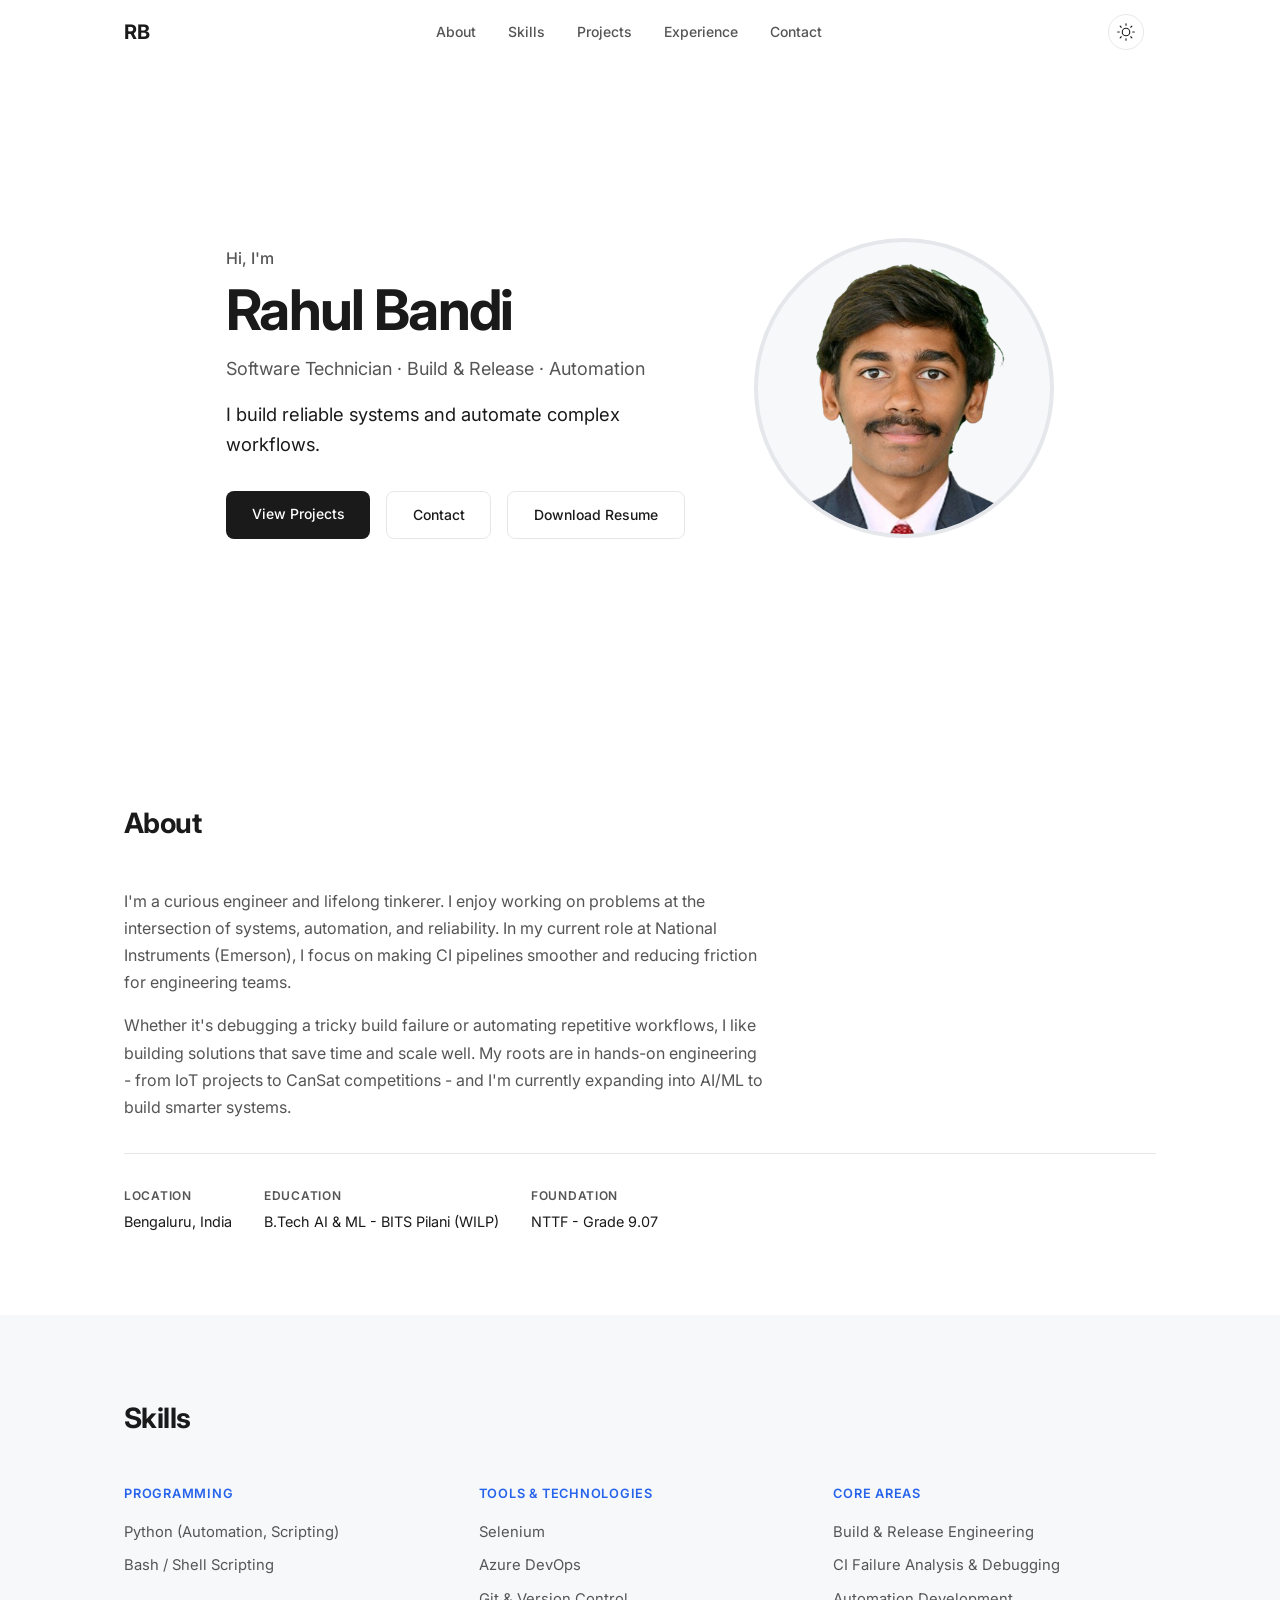
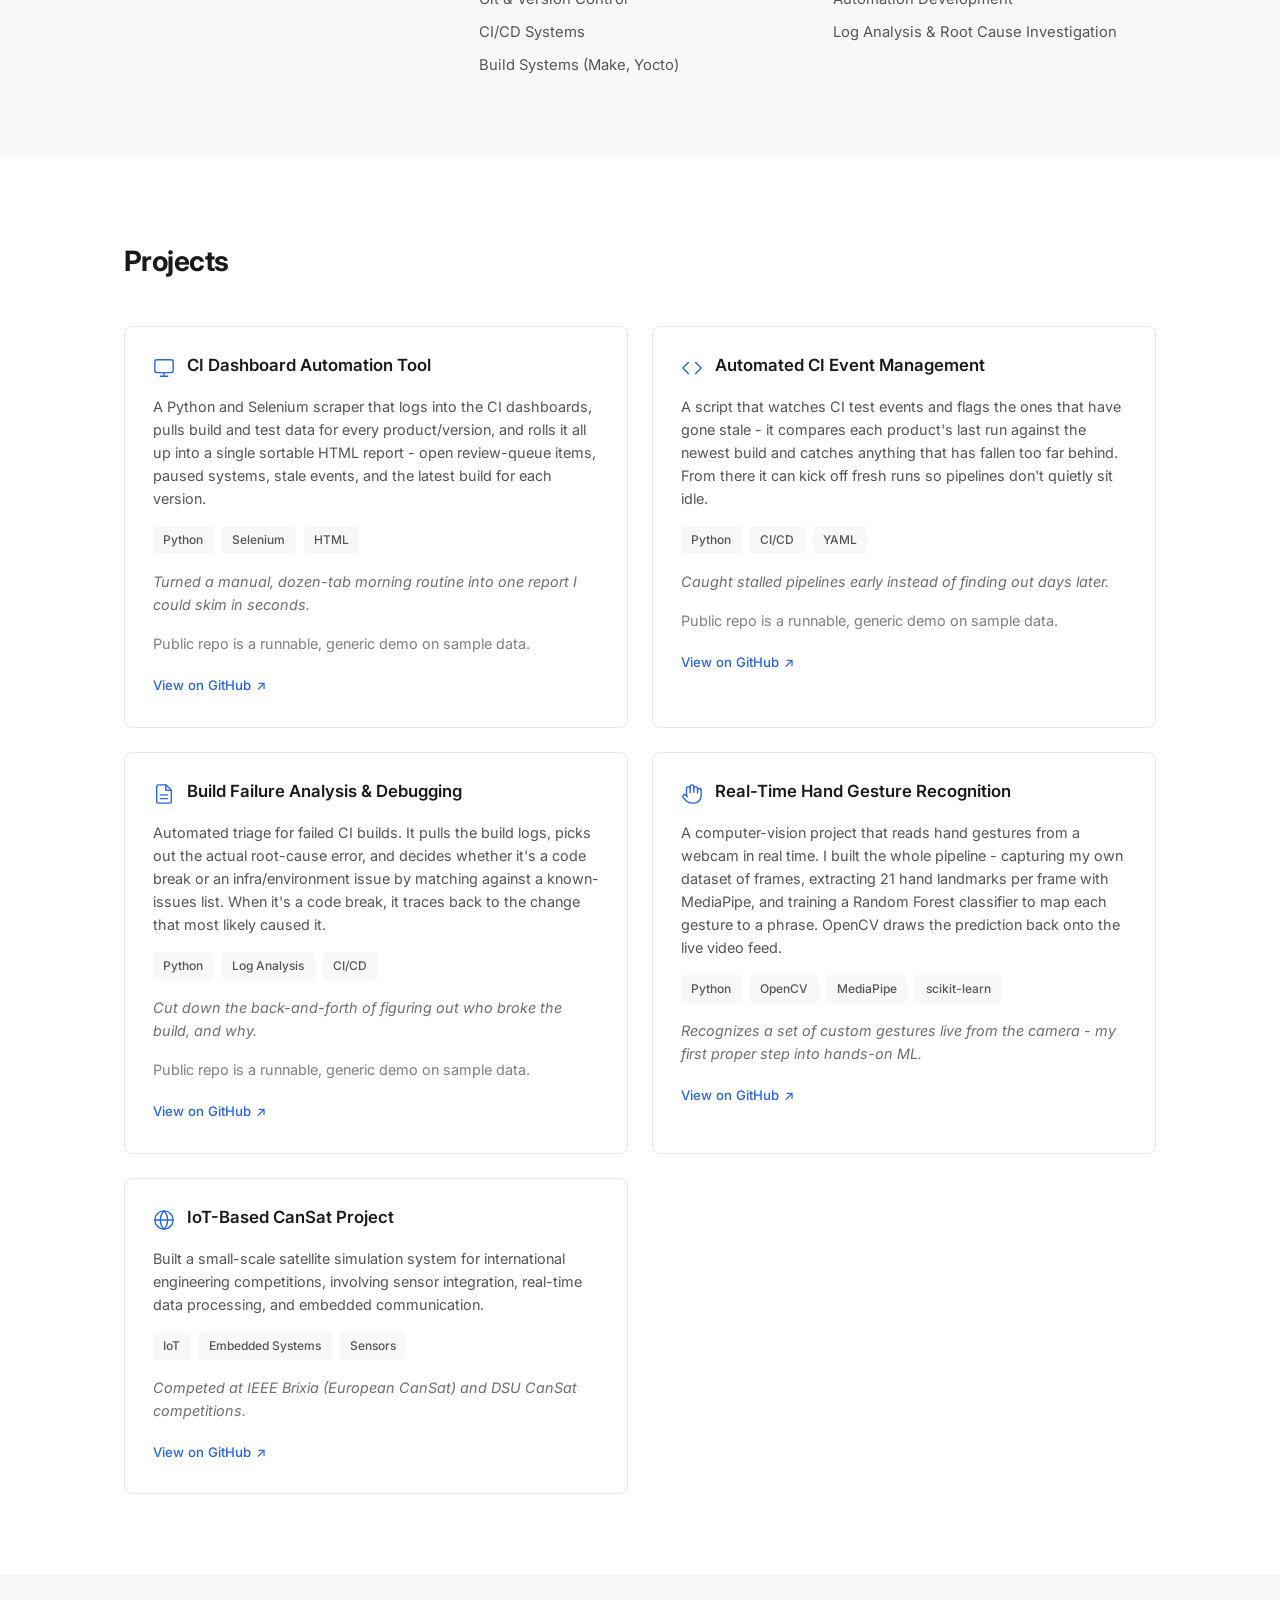
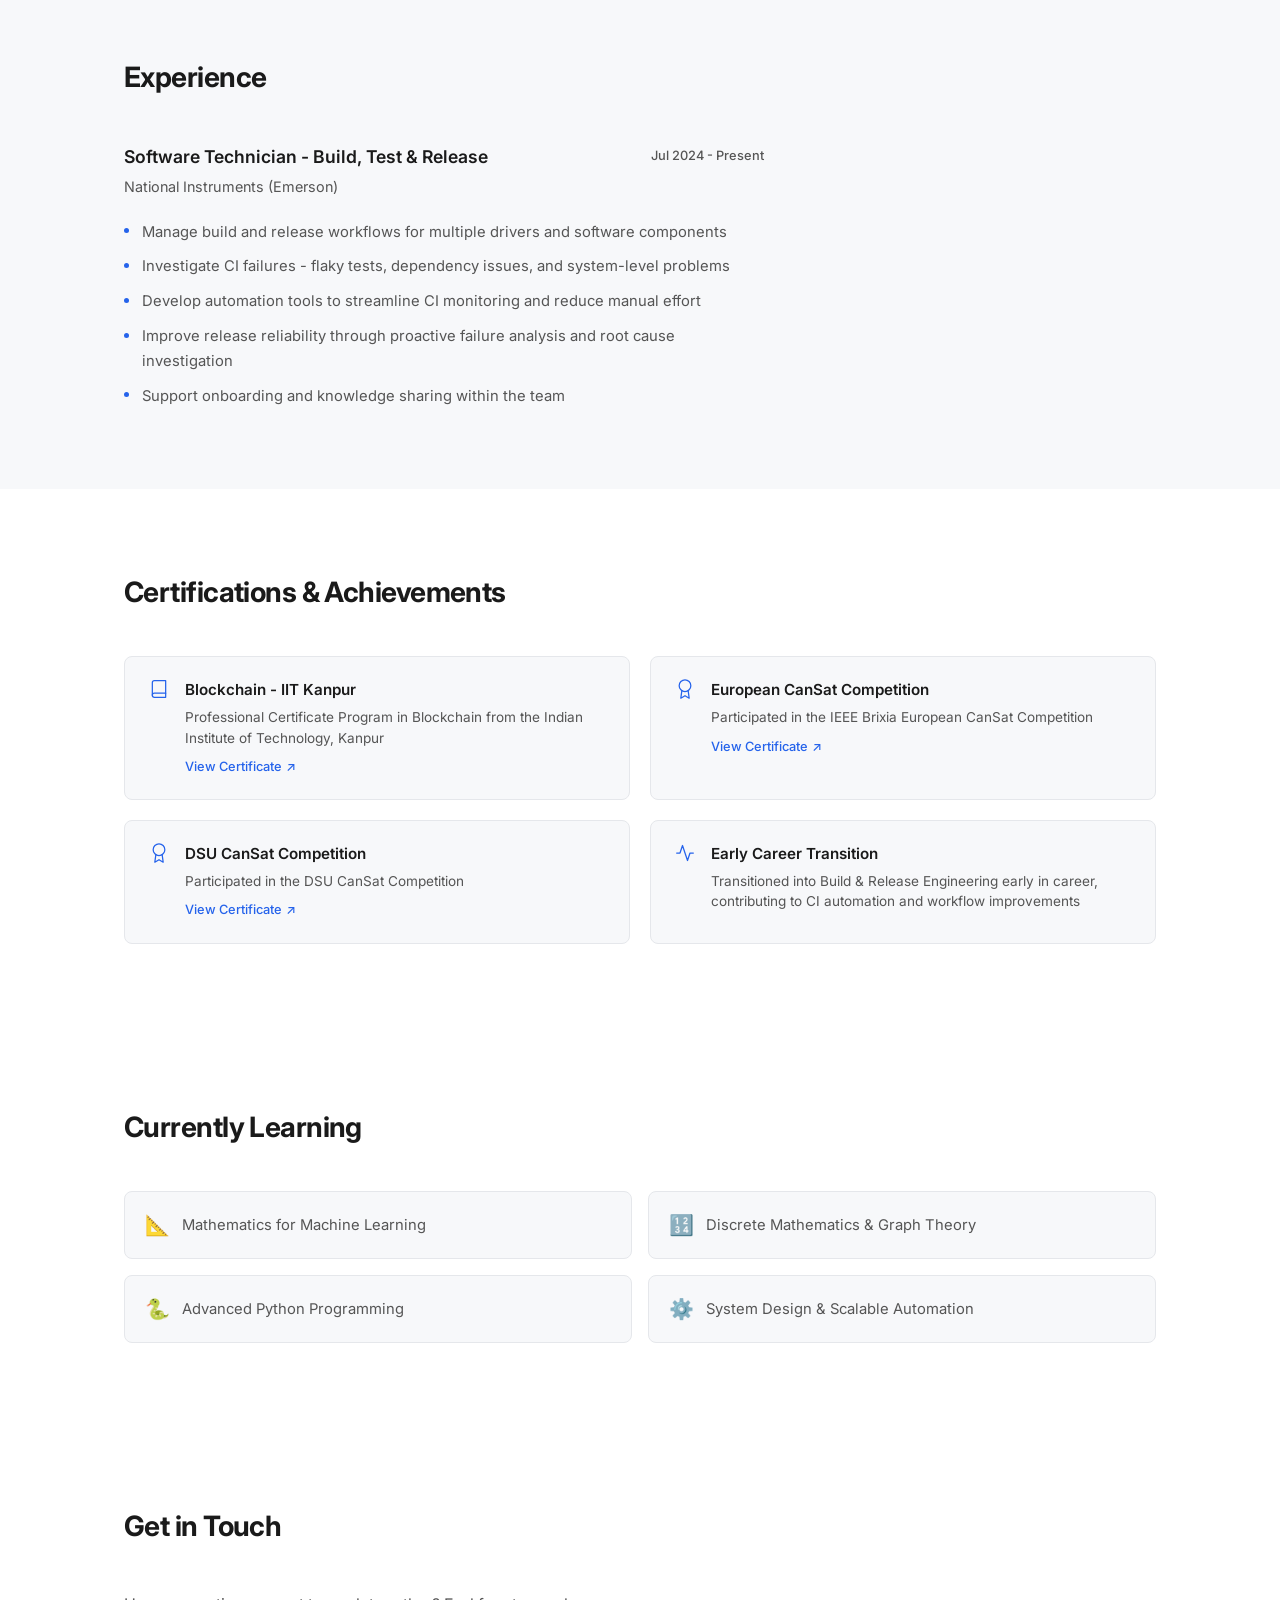
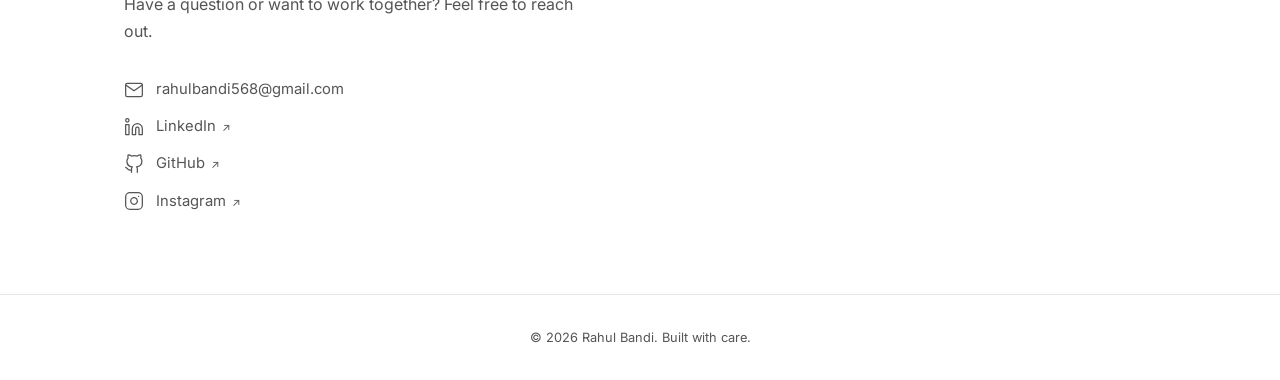
==== index.html @ 8a89f0ee "Link CanSat card to its repo" ====
<!DOCTYPE html>
<html lang="en">
<head>
  <meta charset="UTF-8">
  <meta name="viewport" content="width=device-width, initial-scale=1.0">
  <title>Rahul Bandi - Software Technician</title>
  <meta name="description" content="Portfolio of Rahul Bandi - Software Technician specializing in Build & Release, CI/CD, and Automation.">

  <!-- Open Graph -->
  <meta property="og:type" content="website">
  <meta property="og:title" content="Rahul Bandi - Software Technician">
  <meta property="og:description" content="Build & Release Engineer specializing in CI/CD, Automation, and Reliability. Currently at National Instruments (Emerson).">
  <meta property="og:image" content="img/og-banner.svg">
  <meta property="og:url" content="">

  <!-- Twitter / X -->
  <meta name="twitter:card" content="summary_large_image">
  <meta name="twitter:title" content="Rahul Bandi - Software Technician">
  <meta name="twitter:description" content="Build & Release Engineer specializing in CI/CD, Automation, and Reliability.">
  <meta name="twitter:image" content="img/og-banner.svg">

  <link rel="icon" href="img/favicon.svg" type="image/svg+xml">
  <link rel="stylesheet" href="style.css">
  <link rel="preconnect" href="https://fonts.googleapis.com">
  <link rel="preconnect" href="https://fonts.gstatic.com" crossorigin>
  <link href="https://fonts.googleapis.com/css2?family=Inter:wght@400;500;600;700&display=swap" rel="stylesheet">
  <script>
    // Apply saved theme before paint to avoid a flash of the wrong theme.
    (function () {
      if (localStorage.getItem('theme') === 'dark') {
        document.documentElement.setAttribute('data-theme', 'dark');
      }
    })();
  </script>
</head>
<body>

  <!-- Page loader -->
  <div id="page-loader" class="page-loader" role="status" aria-label="Loading">
    <div class="loader-spinner"></div>
    <p class="loader-logo">RB</p>
  </div>

  <a href="#hero" class="sr-only">Skip to main content</a>

  <!-- Navigation -->
  <nav class="nav">
    <div class="nav-inner container">
      <a href="#" class="nav-logo">RB</a>
      <ul class="nav-links">
        <li><a href="#about">About</a></li>
        <li><a href="#skills">Skills</a></li>
        <li><a href="#projects">Projects</a></li>
        <li><a href="#experience">Experience</a></li>
        <li><a href="#contact">Contact</a></li>
      </ul>
      <button class="theme-toggle" aria-label="Toggle dark mode">
        <svg class="icon-sun" viewBox="0 0 24 24" fill="none" stroke="currentColor" stroke-width="1.5" stroke-linecap="round" stroke-linejoin="round" aria-hidden="true"><circle cx="12" cy="12" r="5"/><line x1="12" y1="1" x2="12" y2="3"/><line x1="12" y1="21" x2="12" y2="23"/><line x1="4.22" y1="4.22" x2="5.64" y2="5.64"/><line x1="18.36" y1="18.36" x2="19.78" y2="19.78"/><line x1="1" y1="12" x2="3" y2="12"/><line x1="21" y1="12" x2="23" y2="12"/><line x1="4.22" y1="19.78" x2="5.64" y2="18.36"/><line x1="18.36" y1="5.64" x2="19.78" y2="4.22"/></svg>
        <svg class="icon-moon" viewBox="0 0 24 24" fill="none" stroke="currentColor" stroke-width="1.5" stroke-linecap="round" stroke-linejoin="round" aria-hidden="true"><path d="M21 12.79A9 9 0 1 1 11.21 3 7 7 0 0 0 21 12.79z"/></svg>
      </button>
      <button class="nav-toggle" aria-label="Toggle menu">
        <span></span>
        <span></span>
        <span></span>
      </button>
    </div>
  </nav>

  <!-- Hero -->
  <header id="hero" class="hero">
    <div class="container hero-grid fade-in">
      <div class="hero-text">
        <p class="hero-greeting">Hi, I'm</p>
        <h1 class="hero-name">Rahul Bandi</h1>
        <p class="hero-title">Software Technician &middot; Build &amp; Release &middot; Automation</p>
        <p class="hero-tagline">I build reliable systems and automate complex workflows.</p>
        <div class="hero-actions">
          <a href="#projects" class="btn btn-primary">View Projects</a>
          <a href="#contact" class="btn btn-outline">Contact</a>
          <a href="resume.html" download="Rahul_Bandi_Resume.html" class="btn btn-outline">Download Resume</a>
        </div>
      </div>
      <div class="hero-photo">
        <img src="img/Rahul_Bandi_rm_bg.png" alt="Rahul Bandi" />
      </div>
    </div>
    
  </header>

  <!-- About -->
  <section id="about" class="section">
    <div class="container">
      <h2 class="section-title fade-in">About</h2>
      <div class="about-content">
        <p>
          I'm a curious engineer and lifelong tinkerer. I enjoy working on problems at the intersection of systems, automation, and reliability. In my current role at National Instruments (Emerson), I focus on making CI pipelines smoother and reducing friction for engineering teams.
        </p>
        <p>
          Whether it's debugging a tricky build failure or automating repetitive workflows, I like building solutions that save time and scale well. My roots are in hands-on engineering - from IoT projects to CanSat competitions - and I'm currently expanding into AI/ML to build smarter systems.
        </p>
        <div class="about-details">
          <div class="about-detail">
            <span class="about-label">Location</span>
            <span>Bengaluru, India</span>
          </div>
          <div class="about-detail">
            <span class="about-label">Education</span>
            <span>B.Tech AI &amp; ML - BITS Pilani (WILP)</span>
          </div>
          <div class="about-detail">
            <span class="about-label">Foundation</span>
            <span>NTTF - Grade 9.07</span>
          </div>
        </div>
      </div>
    </div>
  </section>

  <!-- Skills -->
  <section id="skills" class="section section-alt">
    <div class="container">
      <h2 class="section-title fade-in">Skills</h2>
      <div class="skills-grid fade-in">
        <div class="skill-category">
          <h3>Programming</h3>
          <ul>
            <li>Python (Automation, Scripting)</li>
            <li>Bash / Shell Scripting</li>
          </ul>
        </div>
        <div class="skill-category">
          <h3>Tools &amp; Technologies</h3>
          <ul>
            <li>Selenium</li>
            <li>Azure DevOps</li>
            <li>Git &amp; Version Control</li>
            <li>CI/CD Systems</li>
            <li>Build Systems (Make, Yocto)</li>
          </ul>
        </div>
        <div class="skill-category">
          <h3>Core Areas</h3>
          <ul>
            <li>Build &amp; Release Engineering</li>
            <li>CI Failure Analysis &amp; Debugging</li>
            <li>Automation Development</li>
            <li>Log Analysis &amp; Root Cause Investigation</li>
          </ul>
        </div>
      </div>
    </div>
  </section>

  <!-- Projects -->
  <section id="projects" class="section">
    <div class="container">
      <h2 class="section-title fade-in">Projects</h2>
      <div class="projects-grid fade-in">

        <article class="project-card">
          <div class="project-header">
            <svg class="project-icon" viewBox="0 0 24 24" fill="none" stroke="currentColor" stroke-width="1.5" stroke-linecap="round" stroke-linejoin="round" role="img" aria-label="Monitor icon"><rect x="2" y="3" width="20" height="14" rx="2"/><line x1="8" y1="21" x2="16" y2="21"/><line x1="12" y1="17" x2="12" y2="21"/></svg>
            <h3>CI Dashboard Automation Tool</h3>
          </div>
          <p>A Python and Selenium scraper that logs into the CI dashboards, pulls build and test data for every product/version, and rolls it all up into a single sortable HTML report - open review-queue items, paused systems, stale events, and the latest build for each version.</p>
          <div class="project-tech">
            <span>Python</span>
            <span>Selenium</span>
            <span>HTML</span>
          </div>
          <p class="project-impact">Turned a manual, dozen-tab morning routine into one report I could skim in seconds.</p>
          <p class="project-note">Public repo is a runnable, generic demo on sample data.</p>
          <a href="https://github.com/Bandi-Rahul/ci-dashboard-report" target="_blank" rel="noopener noreferrer" class="project-link">View on GitHub <span aria-hidden="true">&nearr;</span><span class="sr-only">(opens in new tab)</span></a>
        </article>

        <article class="project-card">
          <div class="project-header">
            <svg class="project-icon" viewBox="0 0 24 24" fill="none" stroke="currentColor" stroke-width="1.5" stroke-linecap="round" stroke-linejoin="round" role="img" aria-label="Code icon"><polyline points="16 18 22 12 16 6"/><polyline points="8 6 2 12 8 18"/></svg>
            <h3>Automated CI Event Management</h3>
          </div>
          <p>A script that watches CI test events and flags the ones that have gone stale - it compares each product's last run against the newest build and catches anything that has fallen too far behind. From there it can kick off fresh runs so pipelines don't quietly sit idle.</p>
          <div class="project-tech">
            <span>Python</span>
            <span>CI/CD</span>
            <span>YAML</span>
          </div>
          <p class="project-impact">Caught stalled pipelines early instead of finding out days later.</p>
          <p class="project-note">Public repo is a runnable, generic demo on sample data.</p>
          <a href="https://github.com/Bandi-Rahul/stale-event-detector" target="_blank" rel="noopener noreferrer" class="project-link">View on GitHub <span aria-hidden="true">&nearr;</span><span class="sr-only">(opens in new tab)</span></a>
        </article>

        <article class="project-card">
          <div class="project-header">
            <svg class="project-icon" viewBox="0 0 24 24" fill="none" stroke="currentColor" stroke-width="1.5" stroke-linecap="round" stroke-linejoin="round" role="img" aria-label="Document icon"><path d="M14 2H6a2 2 0 0 0-2 2v16a2 2 0 0 0 2 2h12a2 2 0 0 0 2-2V8z"/><polyline points="14 2 14 8 20 8"/><line x1="16" y1="13" x2="8" y2="13"/><line x1="16" y1="17" x2="8" y2="17"/></svg>
            <h3>Build Failure Analysis &amp; Debugging</h3>
          </div>
          <p>Automated triage for failed CI builds. It pulls the build logs, picks out the actual root-cause error, and decides whether it's a code break or an infra/environment issue by matching against a known-issues list. When it's a code break, it traces back to the change that most likely caused it.</p>
          <div class="project-tech">
            <span>Python</span>
            <span>Log Analysis</span>
            <span>CI/CD</span>
          </div>
          <p class="project-impact">Cut down the back-and-forth of figuring out who broke the build, and why.</p>
          <p class="project-note">Public repo is a runnable, generic demo on sample data.</p>
          <a href="https://github.com/Bandi-Rahul/build-failure-triage" target="_blank" rel="noopener noreferrer" class="project-link">View on GitHub <span aria-hidden="true">&nearr;</span><span class="sr-only">(opens in new tab)</span></a>
        </article>

        <article class="project-card">
          <div class="project-header">
            <svg class="project-icon" viewBox="0 0 24 24" fill="none" stroke="currentColor" stroke-width="1.5" stroke-linecap="round" stroke-linejoin="round" role="img" aria-label="Hand icon"><path d="M18 11V6a2 2 0 0 0-2-2a2 2 0 0 0-2 2"/><path d="M14 10V4a2 2 0 0 0-2-2a2 2 0 0 0-2 2v2"/><path d="M10 10.5V6a2 2 0 0 0-2-2a2 2 0 0 0-2 2v8"/><path d="M18 8a2 2 0 1 1 4 0v6a8 8 0 0 1-8 8h-2c-2.8 0-4.5-.86-5.99-2.34l-3.6-3.6a2 2 0 0 1 2.83-2.82L7 15"/></svg>
            <h3>Real-Time Hand Gesture Recognition</h3>
          </div>
          <p>A computer-vision project that reads hand gestures from a webcam in real time. I built the whole pipeline - capturing my own dataset of frames, extracting 21 hand landmarks per frame with MediaPipe, and training a Random Forest classifier to map each gesture to a phrase. OpenCV draws the prediction back onto the live video feed.</p>
          <div class="project-tech">
            <span>Python</span>
            <span>OpenCV</span>
            <span>MediaPipe</span>
            <span>scikit-learn</span>
          </div>
          <p class="project-impact">Recognizes a set of custom gestures live from the camera - my first proper step into hands-on ML.</p>
          <a href="https://github.com/Bandi-Rahul/gesture-recognition" target="_blank" rel="noopener noreferrer" class="project-link">View on GitHub <span aria-hidden="true">&nearr;</span><span class="sr-only">(opens in new tab)</span></a>
        </article>

        <article class="project-card">
          <div class="project-header">
            <svg class="project-icon" viewBox="0 0 24 24" fill="none" stroke="currentColor" stroke-width="1.5" stroke-linecap="round" stroke-linejoin="round" role="img" aria-label="Globe icon"><circle cx="12" cy="12" r="10"/><line x1="2" y1="12" x2="22" y2="12"/><path d="M12 2a15.3 15.3 0 0 1 4 10 15.3 15.3 0 0 1-4 10 15.3 15.3 0 0 1-4-10 15.3 15.3 0 0 1 4-10z"/></svg>
            <h3>IoT-Based CanSat Project</h3>
          </div>
          <p>Built a small-scale satellite simulation system for international engineering competitions, involving sensor integration, real-time data processing, and embedded communication.</p>
          <div class="project-tech">
            <span>IoT</span>
            <span>Embedded Systems</span>
            <span>Sensors</span>
          </div>
          <p class="project-impact">Competed at IEEE Brixia (European CanSat) and DSU CanSat competitions.</p>
          <a href="https://github.com/Bandi-Rahul/cansat" target="_blank" rel="noopener noreferrer" class="project-link">View on GitHub <span aria-hidden="true">&nearr;</span><span class="sr-only">(opens in new tab)</span></a>
        </article>

      </div>
    </div>
  </section>

  <!-- Experience -->
  <section id="experience" class="section section-alt">
    <div class="container">
      <h2 class="section-title fade-in">Experience</h2>
      <div class="experience-block">
        <div class="experience-header">
          <div>
            <h3>Software Technician - Build, Test &amp; Release</h3>
            <p class="experience-company">National Instruments (Emerson)</p>
          </div>
          <span class="experience-date">Jul 2024 - Present</span>
        </div>
        <ul class="experience-list">
          <li>Manage build and release workflows for multiple drivers and software components</li>
          <li>Investigate CI failures - flaky tests, dependency issues, and system-level problems</li>
          <li>Develop automation tools to streamline CI monitoring and reduce manual effort</li>
          <li>Improve release reliability through proactive failure analysis and root cause investigation</li>
          <li>Support onboarding and knowledge sharing within the team</li>
        </ul>
      </div>
    </div>
  </section>

  <!-- Certifications & Achievements -->
  <section id="achievements" class="section">
    <div class="container">
      <h2 class="section-title fade-in">Certifications &amp; Achievements</h2>
      <div class="achievements-grid">
        <div class="achievement-card">
          <span class="achievement-icon">
            <svg viewBox="0 0 24 24" fill="none" stroke="currentColor" stroke-width="1.5" stroke-linecap="round" stroke-linejoin="round" aria-hidden="true"><path d="M4 19.5A2.5 2.5 0 0 1 6.5 17H20"/><path d="M6.5 2H20v20H6.5A2.5 2.5 0 0 1 4 19.5v-15A2.5 2.5 0 0 1 6.5 2z"/></svg>
          </span>
          <div>
            <h3>Blockchain - IIT Kanpur</h3>
            <p>Professional Certificate Program in Blockchain from the Indian Institute of Technology, Kanpur</p>
            <a href="img/IIT.pdf" target="_blank" rel="noopener noreferrer" class="cert-link" aria-label="View IIT Kanpur Blockchain certificate (opens in new tab)">View Certificate <span aria-hidden="true">&nearr;</span></a>
          </div>
        </div>
        <div class="achievement-card">
          <span class="achievement-icon">
            <svg viewBox="0 0 24 24" fill="none" stroke="currentColor" stroke-width="1.5" stroke-linecap="round" stroke-linejoin="round" aria-hidden="true"><circle cx="12" cy="8" r="7"/><polyline points="8.21 13.89 7 23 12 20 17 23 15.79 13.88"/></svg>
          </span>
          <div>
            <h3>European CanSat Competition</h3>
            <p>Participated in the IEEE Brixia European CanSat Competition</p>
            <a href="img/IEEE.pdf" target="_blank" rel="noopener noreferrer" class="cert-link" aria-label="View IEEE Brixia CanSat certificate (opens in new tab)">View Certificate <span aria-hidden="true">&nearr;</span></a>
          </div>
        </div>
        <div class="achievement-card">
          <span class="achievement-icon">
            <svg viewBox="0 0 24 24" fill="none" stroke="currentColor" stroke-width="1.5" stroke-linecap="round" stroke-linejoin="round" aria-hidden="true"><circle cx="12" cy="8" r="7"/><polyline points="8.21 13.89 7 23 12 20 17 23 15.79 13.88"/></svg>
          </span>
          <div>
            <h3>DSU CanSat Competition</h3>
            <p>Participated in the DSU CanSat Competition</p>
            <a href="img/DSU%201.pdf" target="_blank" rel="noopener noreferrer" class="cert-link" aria-label="View DSU CanSat certificate (opens in new tab)">View Certificate <span aria-hidden="true">&nearr;</span></a>
          </div>
        </div>
        <div class="achievement-card">
          <span class="achievement-icon">
            <svg viewBox="0 0 24 24" fill="none" stroke="currentColor" stroke-width="1.5" stroke-linecap="round" stroke-linejoin="round" aria-hidden="true"><polyline points="22 12 18 12 15 21 9 3 6 12 2 12"/></svg>
          </span>
          <div>
            <h3>Early Career Transition</h3>
            <p>Transitioned into Build &amp; Release Engineering early in career, contributing to CI automation and workflow improvements</p>
          </div>
        </div>
      </div>
    </div>
  </section>

  <!-- Learning -->
  <section id="learning" class="section">
    <div class="container">
      <h2 class="section-title fade-in">Currently Learning</h2>
      <div class="learning-grid fade-in">
        <div class="learning-item">
          <span class="learning-icon">📐</span>
          <span>Mathematics for Machine Learning</span>
        </div>
        <div class="learning-item">
          <span class="learning-icon">🔢</span>
          <span>Discrete Mathematics &amp; Graph Theory</span>
        </div>
        <div class="learning-item">
          <span class="learning-icon">🐍</span>
          <span>Advanced Python Programming</span>
        </div>
        <div class="learning-item">
          <span class="learning-icon">⚙️</span>
          <span>System Design &amp; Scalable Automation</span>
        </div>
      </div>
    </div>
  </section>

  <!-- Contact -->
  <section id="contact" class="section">
    <div class="container">
      <h2 class="section-title fade-in">Get in Touch</h2>
      <p class="contact-text">
        Have a question or want to work together? Feel free to reach out.
      </p>
      <div class="contact-links">
        <a href="mailto:rahulbandi568@gmail.com" class="contact-link">
          <svg viewBox="0 0 24 24" fill="none" stroke="currentColor" stroke-width="1.5" stroke-linecap="round" stroke-linejoin="round" aria-hidden="true"><path d="M4 4h16c1.1 0 2 .9 2 2v12c0 1.1-.9 2-2 2H4c-1.1 0-2-.9-2-2V6c0-1.1.9-2 2-2z"/><polyline points="22,6 12,13 2,6"/></svg>
          <span>rahulbandi568@gmail.com</span>
        </a>
        <a href="https://www.linkedin.com/in/rahul-bandi-479272272/" target="_blank" rel="noopener noreferrer" class="contact-link" aria-label="LinkedIn (opens in new tab)">
          <svg viewBox="0 0 24 24" fill="none" stroke="currentColor" stroke-width="1.5" stroke-linecap="round" stroke-linejoin="round" aria-hidden="true"><path d="M16 8a6 6 0 0 1 6 6v7h-4v-7a2 2 0 0 0-2-2 2 2 0 0 0-2 2v7h-4v-7a6 6 0 0 1 6-6z"/><rect x="2" y="9" width="4" height="12"/><circle cx="4" cy="4" r="2"/></svg>
          <span>LinkedIn <span class="external-indicator" aria-hidden="true">&nearr;</span></span>
        </a>
        <a href="https://github.com/Bandi-Rahul" target="_blank" rel="noopener noreferrer" class="contact-link" aria-label="GitHub (opens in new tab)">
          <svg viewBox="0 0 24 24" fill="none" stroke="currentColor" stroke-width="1.5" stroke-linecap="round" stroke-linejoin="round" aria-hidden="true"><path d="M9 19c-5 1.5-5-2.5-7-3m14 6v-3.87a3.37 3.37 0 0 0-.94-2.61c3.14-.35 6.44-1.54 6.44-7A5.44 5.44 0 0 0 20 4.77 5.07 5.07 0 0 0 19.91 1S18.73.65 16 2.48a13.38 13.38 0 0 0-7 0C6.27.65 5.09 1 5.09 1A5.07 5.07 0 0 0 5 4.77a5.44 5.44 0 0 0-1.5 3.78c0 5.42 3.3 6.61 6.44 7A3.37 3.37 0 0 0 9 18.13V22"/></svg>
          <span>GitHub <span class="external-indicator" aria-hidden="true">&nearr;</span></span>
        </a>
        <a href="https://www.instagram.com/rahul._.bandi_/" target="_blank" rel="noopener noreferrer" class="contact-link" aria-label="Instagram (opens in new tab)">
          <svg viewBox="0 0 24 24" fill="none" stroke="currentColor" stroke-width="1.5" stroke-linecap="round" stroke-linejoin="round" aria-hidden="true"><rect x="2" y="2" width="20" height="20" rx="5" ry="5"/><path d="M16 11.37A4 4 0 1 1 12.63 8 4 4 0 0 1 16 11.37z"/><line x1="17.5" y1="6.5" x2="17.51" y2="6.5"/></svg>
          <span>Instagram <span class="external-indicator" aria-hidden="true">&nearr;</span></span>
        </a>
      </div>
    </div>
  </section>

  <!-- Footer -->
  <footer class="footer">
    <div class="container">
      <p>&copy; 2026 Rahul Bandi. Built with care.</p>
    </div>
  </footer>

  <!-- Back to Top -->
  <button class="back-to-top" aria-label="Back to top">
    <svg viewBox="0 0 24 24" fill="none" stroke="currentColor" stroke-width="2" stroke-linecap="round" stroke-linejoin="round" aria-hidden="true"><polyline points="18 15 12 9 6 15"/></svg>
  </button>

  <script>
    // Hide the page loader once everything has finished loading.
    const pageLoader = document.getElementById('page-loader');
    window.addEventListener('load', () => pageLoader.classList.add('loaded'));
    // Safety net so the loader never gets stuck on slow connections.
    setTimeout(() => pageLoader && pageLoader.classList.add('loaded'), 2500);

    // Mobile nav toggle
    const toggle = document.querySelector('.nav-toggle');
    const navLinks = document.querySelector('.nav-links');
    toggle.addEventListener('click', () => {
      navLinks.classList.toggle('open');
      toggle.classList.toggle('active');
    });

    // Close mobile nav on link click
    document.querySelectorAll('.nav-links a').forEach(link => {
      link.addEventListener('click', () => {
        navLinks.classList.remove('open');
        toggle.classList.remove('active');
      });
    });

    // Subtle nav shadow on scroll
    const nav = document.querySelector('.nav');
    window.addEventListener('scroll', () => {
      nav.classList.toggle('scrolled', window.scrollY > 20);
    });

    // Dark mode toggle
    const themeToggle = document.querySelector('.theme-toggle');
    const root = document.documentElement;
    const savedTheme = localStorage.getItem('theme');
    if (savedTheme === 'dark') {
      root.setAttribute('data-theme', 'dark');
    }
    themeToggle.addEventListener('click', () => {
      const isDark = root.getAttribute('data-theme') === 'dark';
      root.setAttribute('data-theme', isDark ? 'light' : 'dark');
      localStorage.setItem('theme', isDark ? 'light' : 'dark');
    });

    // Scroll reveal animations
    const fadeEls = document.querySelectorAll('.fade-in');
    const observer = new IntersectionObserver((entries) => {
      entries.forEach(entry => {
        if (entry.isIntersecting) {
          entry.target.classList.add('visible');
          observer.unobserve(entry.target);
        }
      });
    }, { threshold: 0.1 });
    fadeEls.forEach(el => observer.observe(el));

    // Back to top
    const backToTop = document.querySelector('.back-to-top');
    window.addEventListener('scroll', () => {
      backToTop.classList.toggle('show', window.scrollY > 400);
    });
    backToTop.addEventListener('click', () => {
      window.scrollTo({ top: 0, behavior: 'smooth' });
    });
  </script>

</body>
</html>
---- style.css ----
/* ===========================
   Reset & Base
   =========================== */
*,
*::before,
*::after {
  margin: 0;
  padding: 0;
  box-sizing: border-box;
}

:root {
  --color-bg: #ffffff;
  --color-bg-alt: #f7f8fa;
  --color-text: #1a1a1a;
  --color-text-secondary: #555555;
  --color-accent: #2563eb;
  --color-accent-hover: #1d4ed8;
  --color-border: #e5e7eb;
  --color-card-bg: #ffffff;
  --color-nav-bg: rgba(255, 255, 255, 0.95);
  --font-main: 'Inter', -apple-system, BlinkMacSystemFont, 'Segoe UI', sans-serif;
  --max-width: 960px;
  --section-padding: 5rem 0;
  --radius: 8px;
}

/* ===========================
   Page Loader
   =========================== */
.page-loader {
  position: fixed;
  inset: 0;
  z-index: 9999;
  display: flex;
  flex-direction: column;
  align-items: center;
  justify-content: center;
  gap: 1.25rem;
  background: var(--color-bg);
  transition: opacity 0.5s ease, visibility 0.5s ease;
}

.page-loader.loaded {
  opacity: 0;
  visibility: hidden;
}

.loader-spinner {
  width: 46px;
  height: 46px;
  border: 3px solid var(--color-border);
  border-top-color: var(--color-accent);
  border-radius: 50%;
  animation: loader-spin 0.8s linear infinite;
}

.loader-logo {
  font-weight: 700;
  font-size: 1.15rem;
  letter-spacing: 0.08em;
  color: var(--color-text-secondary);
}

@keyframes loader-spin {
  to { transform: rotate(360deg); }
}

@media (prefers-reduced-motion: reduce) {
  .loader-spinner { animation: none; }
  .page-loader { transition: none; }
}

[data-theme="dark"] {
  --color-bg: #0f0f0f;
  --color-bg-alt: #1a1a1a;
  --color-text: #e5e5e5;
  --color-text-secondary: #a0a0a0;
  --color-accent: #60a5fa;
  --color-accent-hover: #93bbfd;
  --color-border: #2a2a2a;
  --color-card-bg: #161616;
  --color-nav-bg: rgba(15, 15, 15, 0.95);
}

html {
  scroll-behavior: smooth;
  font-size: 16px;
  overflow-x: hidden;
}

body {
  font-family: var(--font-main);
  color: var(--color-text);
  background: var(--color-bg);
  line-height: 1.7;
  -webkit-font-smoothing: antialiased;
  -moz-osx-font-smoothing: grayscale;
  overflow-x: hidden;
  overflow-wrap: break-word;
  transition: background-color 0.4s ease, color 0.4s ease;
}

.container {
  max-width: var(--max-width);
  margin: 0 auto;
  padding: 0 1.5rem;
}

a {
  color: inherit;
  text-decoration: none;
}

ul {
  list-style: none;
}

/* ===========================
   Navigation
   =========================== */
.nav {
  position: fixed;
  top: 0;
  left: 0;
  right: 0;
  z-index: 100;
  background: var(--color-nav-bg);
  backdrop-filter: blur(8px);
  border-bottom: 1px solid transparent;
  transition: border-color 0.3s ease, box-shadow 0.3s ease, background-color 0.4s ease;
}

.nav.scrolled {
  border-bottom-color: var(--color-border);
  box-shadow: 0 1px 8px rgba(0, 0, 0, 0.04);
}

.nav-inner {
  display: flex;
  align-items: center;
  justify-content: space-between;
  height: 64px;
}

.nav-logo {
  font-weight: 700;
  font-size: 1.25rem;
  letter-spacing: -0.02em;
  color: var(--color-text);
}

.nav-links {
  display: flex;
  gap: 2rem;
}

.nav-links a {
  font-size: 0.875rem;
  font-weight: 500;
  color: var(--color-text-secondary);
  transition: color 0.2s ease;
}

.nav-links a:hover {
  color: var(--color-text);
}

.nav-toggle {
  display: none;
  flex-direction: column;
  gap: 5px;
  background: none;
  border: none;
  cursor: pointer;
  padding: 4px;
}

.nav-toggle span {
  display: block;
  width: 22px;
  height: 2px;
  background: var(--color-text);
  border-radius: 2px;
  transition: transform 0.3s ease, opacity 0.3s ease;
}

.nav-toggle.active span:nth-child(1) {
  transform: translateY(7px) rotate(45deg);
}

.nav-toggle.active span:nth-child(2) {
  opacity: 0;
}

.nav-toggle.active span:nth-child(3) {
  transform: translateY(-7px) rotate(-45deg);
}

/* ===========================
   Hero
   =========================== */
.hero {
  padding: 10rem 0 6rem;
  min-height: 80vh;
  display: flex;
  align-items: center;
}

.hero-grid {
  display: flex;
  align-items: center;
  justify-content: space-between;
  gap: 3rem;
}

.hero-text {
  flex: 1;
}

.hero-photo {
  flex-shrink: 0;
}

.hero-photo img {
  width: 260px;
  height: 260px;
  max-width: 100%;
  object-fit: cover;
  object-position: top;
  border-radius: 50%;
  border: 4px solid var(--color-border);
  background: var(--color-bg-alt);
  transition: border-color 0.4s ease, background-color 0.4s ease;
}

.hero-greeting {
  font-size: 1rem;
  color: var(--color-text-secondary);
  margin-bottom: 0.5rem;
  font-weight: 500;
}

.hero-name {
  font-size: 3.25rem;
  font-weight: 700;
  letter-spacing: -0.03em;
  line-height: 1.1;
  margin-bottom: 0.75rem;
}

.hero-title {
  font-size: 1.125rem;
  color: var(--color-text-secondary);
  margin-bottom: 1rem;
  font-weight: 400;
}

.hero-tagline {
  font-size: 1.15rem;
  color: var(--color-text);
  margin-bottom: 2rem;
  max-width: 480px;
  line-height: 1.6;
}

.hero-actions {
  display: flex;
  flex-wrap: wrap;
  gap: 1rem;
}

/* Buttons */
.btn {
  display: inline-block;
  padding: 0.7rem 1.6rem;
  font-size: 0.875rem;
  font-weight: 500;
  font-family: var(--font-main);
  border-radius: var(--radius);
  transition: all 0.2s ease;
  cursor: pointer;
  border: none;
}

.btn-primary {
  background: var(--color-text);
  color: var(--color-bg);
}

.btn-primary:hover {
  opacity: 0.85;
}

.btn-outline {
  background: transparent;
  border: 1.5px solid var(--color-border);
  color: var(--color-text);
  transition: all 0.2s ease, border-color 0.4s ease, color 0.4s ease;
}

.btn-outline:hover {
  border-color: var(--color-text);
}

/* ===========================
   Sections (shared)
   =========================== */
.section {
  padding: var(--section-padding);
}

.section-alt {
  background: var(--color-bg-alt);
  transition: background-color 0.4s ease;
}

.section-title {
  font-size: 1.75rem;
  font-weight: 700;
  letter-spacing: -0.02em;
  margin-bottom: 2.5rem;
}

/* ===========================
   About
   =========================== */
.about-content p {
  max-width: 640px;
  color: var(--color-text-secondary);
  margin-bottom: 1rem;
  font-size: 1rem;
}

.about-details {
  display: flex;
  flex-wrap: wrap;
  gap: 2rem;
  margin-top: 2rem;
  padding-top: 2rem;
  border-top: 1px solid var(--color-border);
}

.about-detail {
  display: flex;
  flex-direction: column;
  gap: 0.25rem;
}

.about-label {
  font-size: 0.75rem;
  font-weight: 600;
  text-transform: uppercase;
  letter-spacing: 0.06em;
  color: var(--color-text-secondary);
}

.about-detail span:last-child {
  font-size: 0.9rem;
  color: var(--color-text);
}

/* ===========================
   Skills
   =========================== */
.skills-grid {
  display: grid;
  grid-template-columns: repeat(3, 1fr);
  gap: 2rem;
}

.skill-category h3 {
  font-size: 0.8rem;
  font-weight: 600;
  text-transform: uppercase;
  letter-spacing: 0.06em;
  color: var(--color-accent);
  margin-bottom: 1rem;
}

.skill-category ul {
  display: flex;
  flex-direction: column;
  gap: 0.5rem;
}

.skill-category li {
  font-size: 0.925rem;
  color: var(--color-text-secondary);
}

/* ===========================
   Projects
   =========================== */
.projects-grid {
  display: grid;
  grid-template-columns: repeat(2, 1fr);
  gap: 1.5rem;
}

.project-card {
  background: var(--color-card-bg);
  border: 1px solid var(--color-border);
  border-radius: var(--radius);
  padding: 1.75rem;
  transition: border-color 0.2s ease, box-shadow 0.2s ease, background-color 0.4s ease;
}

.project-card:hover {
  border-color: var(--color-accent);
  box-shadow: 0 2px 12px rgba(0, 0, 0, 0.04);
}

.project-header {
  display: flex;
  align-items: flex-start;
  gap: 0.75rem;
  margin-bottom: 1rem;
}

.project-icon {
  width: 22px;
  height: 22px;
  flex-shrink: 0;
  color: var(--color-accent);
  margin-top: 2px;
}

.project-header h3 {
  font-size: 1.05rem;
  font-weight: 600;
  line-height: 1.3;
}

.project-card > p {
  font-size: 0.9rem;
  color: var(--color-text-secondary);
  line-height: 1.6;
  margin-bottom: 1rem;
}

.project-tech {
  display: flex;
  flex-wrap: wrap;
  gap: 0.5rem;
  margin-bottom: 1rem;
}

.project-tech span {
  font-size: 0.75rem;
  font-weight: 500;
  padding: 0.25rem 0.65rem;
  background: var(--color-bg-alt);
  border-radius: 4px;
  color: var(--color-text-secondary);
}

.project-impact {
  font-size: 0.8rem;
  font-style: italic;
  color: var(--color-text-secondary);
  opacity: 0.85;
  margin-bottom: 0.75rem;
}

.project-note {
  font-size: 0.72rem;
  color: var(--color-text-secondary);
  opacity: 0.75;
  margin-bottom: 0.75rem;
}

.project-link {
  display: inline-flex;
  align-items: center;
  gap: 0.3rem;
  font-size: 0.825rem;
  font-weight: 500;
  color: var(--color-accent);
  transition: opacity 0.2s ease;
}

.project-link:hover {
  opacity: 0.75;
}

/* ===========================
   Experience
   =========================== */
.experience-block {
  max-width: 640px;
}

.experience-header {
  display: flex;
  justify-content: space-between;
  align-items: flex-start;
  gap: 1rem;
  margin-bottom: 1.25rem;
  flex-wrap: wrap;
}

.experience-header h3 {
  font-size: 1.1rem;
  font-weight: 600;
}

.experience-company {
  font-size: 0.9rem;
  color: var(--color-text-secondary);
  margin-top: 0.2rem;
}

.experience-date {
  font-size: 0.8rem;
  font-weight: 500;
  color: var(--color-text-secondary);
  white-space: nowrap;
  padding-top: 0.2rem;
}

.experience-list {
  display: flex;
  flex-direction: column;
  gap: 0.6rem;
}

.experience-list li {
  font-size: 0.925rem;
  color: var(--color-text-secondary);
  padding-left: 1.1rem;
  position: relative;
}

.experience-list li::before {
  content: '';
  position: absolute;
  left: 0;
  top: 0.55rem;
  width: 5px;
  height: 5px;
  background: var(--color-accent);
  border-radius: 50%;
}

/* ===========================
   Certifications & Achievements
   =========================== */
.achievements-grid {
  display: grid;
  grid-template-columns: repeat(2, 1fr);
  gap: 1.25rem;
}

.achievement-card {
  display: flex;
  align-items: flex-start;
  gap: 1rem;
  padding: 1.25rem 1.5rem;
  background: var(--color-bg-alt);
  border: 1px solid var(--color-border);
  border-radius: var(--radius);
  transition: border-color 0.2s ease, background-color 0.4s ease;
}

.achievement-card:hover {
  border-color: var(--color-accent);
}

.achievement-icon {
  flex-shrink: 0;
  width: 20px;
  height: 20px;
  color: var(--color-accent);
  margin-top: 2px;
}

.achievement-icon svg {
  width: 20px;
  height: 20px;
}

.achievement-card h3 {
  font-size: 0.95rem;
  font-weight: 600;
  margin-bottom: 0.25rem;
}

.achievement-card p {
  font-size: 0.85rem;
  color: var(--color-text-secondary);
  line-height: 1.5;
}

.cert-link {
  display: inline-flex;
  align-items: center;
  gap: 0.25rem;
  font-size: 0.8rem;
  font-weight: 500;
  color: var(--color-accent);
  margin-top: 0.5rem;
  transition: opacity 0.2s ease;
}

.cert-link:hover {
  opacity: 0.75;
}

/* ===========================
   Learning
   =========================== */
.learning-grid {
  display: grid;
  grid-template-columns: repeat(2, 1fr);
  gap: 1rem;
}

.learning-item {
  display: flex;
  align-items: center;
  gap: 0.75rem;
  padding: 1rem 1.25rem;
  background: var(--color-bg-alt);
  border: 1px solid var(--color-border);
  border-radius: var(--radius);
  font-size: 0.925rem;
  color: var(--color-text-secondary);
  transition: background-color 0.4s ease, color 0.4s ease, border-color 0.4s ease;
}

.learning-icon {
  font-size: 1.25rem;
  flex-shrink: 0;
}

/* ===========================
   Contact
   =========================== */
.contact-text {
  font-size: 1rem;
  color: var(--color-text-secondary);
  margin-bottom: 2rem;
  max-width: 480px;
}

.contact-links {
  display: flex;
  flex-direction: column;
  gap: 0.75rem;
}

.contact-link {
  display: inline-flex;
  align-items: center;
  gap: 0.75rem;
  font-size: 0.925rem;
  color: var(--color-text-secondary);
  transition: color 0.2s ease;
  width: fit-content;
}

.contact-link:hover {
  color: var(--color-text);
}

.contact-link svg {
  width: 20px;
  height: 20px;
  flex-shrink: 0;
}

/* ===========================
   Footer
   =========================== */
.footer {
  padding: 2rem 0;
  text-align: center;
  border-top: 1px solid var(--color-border);
  transition: border-color 0.4s ease;
}

.footer p {
  font-size: 0.8rem;
  color: var(--color-text-secondary);
}

/* ===========================
   Theme Toggle
   =========================== */
.theme-toggle {
  background: none;
  border: 1.5px solid var(--color-border);
  border-radius: 50%;
  width: 36px;
  height: 36px;
  display: flex;
  align-items: center;
  justify-content: center;
  cursor: pointer;
  color: var(--color-text);
  transition: border-color 0.2s ease, color 0.2s ease;
  margin-right: 0.75rem;
}

.theme-toggle:hover {
  border-color: var(--color-text);
}

.theme-toggle svg {
  width: 18px;
  height: 18px;
}

.icon-moon {
  display: none;
}

[data-theme="dark"] .icon-sun {
  display: none;
}

[data-theme="dark"] .icon-moon {
  display: block;
}

/* ===========================
   External link indicator
   =========================== */
.external-indicator {
  font-size: 0.75em;
  margin-left: 0.15rem;
}

/* ===========================
   Scroll Animations
   =========================== */
.fade-in {
  opacity: 0;
  transform: translateY(24px);
  transition: opacity 0.6s ease, transform 0.6s ease;
}

.fade-in.visible {
  opacity: 1;
  transform: translateY(0);
}

/* ===========================
   Back to Top
   =========================== */
.back-to-top {
  position: fixed;
  bottom: 2rem;
  right: 2rem;
  z-index: 90;
  width: 42px;
  height: 42px;
  border-radius: 50%;
  border: 1.5px solid var(--color-border);
  background: var(--color-card-bg);
  color: var(--color-text);
  cursor: pointer;
  display: flex;
  align-items: center;
  justify-content: center;
  opacity: 0;
  pointer-events: none;
  transform: translateY(10px);
  transition: opacity 0.3s ease, transform 0.3s ease, background-color 0.4s ease, border-color 0.4s ease;
  box-shadow: 0 2px 8px rgba(0, 0, 0, 0.08);
}

.back-to-top.show {
  opacity: 1;
  pointer-events: all;
  transform: translateY(0);
}

.back-to-top:hover {
  border-color: var(--color-accent);
  color: var(--color-accent);
}

.back-to-top svg {
  width: 20px;
  height: 20px;
}

/* ===========================
   Responsive
   =========================== */

/* Large screens */
@media (min-width: 1200px) {
  :root {
    --max-width: 1080px;
  }

  .hero-name {
    font-size: 3.5rem;
  }

  .hero-photo img {
    width: 300px;
    height: 300px;
  }
}

@media (min-width: 1600px) {
  :root {
    --max-width: 1200px;
  }
}

/* Tablet */
@media (max-width: 768px) {
  .nav-links {
    position: fixed;
    top: 64px;
    left: 0;
    right: 0;
    flex-direction: column;
    background: rgba(255, 255, 255, 0.98);
    backdrop-filter: blur(8px);
    padding: 1.5rem 2rem;
    gap: 1.25rem;
    border-bottom: 1px solid var(--color-border);
    transform: translateY(-120%);
    transition: transform 0.3s ease;
    pointer-events: none;
  }

  [data-theme="dark"] .nav-links {
    background: rgba(15, 15, 15, 0.98);
  }

  .nav-links.open {
    transform: translateY(0);
    pointer-events: all;
  }

  .nav-toggle {
    display: flex;
  }

  .hero {
    padding: 8rem 0 4rem;
    min-height: auto;
  }

  .hero-grid {
    flex-direction: column-reverse;
    text-align: center;
    gap: 2rem;
  }

  .hero-photo img {
    width: 180px;
    height: 180px;
  }

  .hero-tagline {
    margin-inline: auto;
  }

  .hero-actions {
    justify-content: center;
  }

  .nav-links a {
    padding: 0.5rem 0;
    display: block;
    min-height: 44px;
    line-height: 44px;
  }

  .hero-name {
    font-size: 2.25rem;
  }

  .hero-title {
    font-size: 1rem;
  }

  .skills-grid {
    grid-template-columns: 1fr;
    gap: 2rem;
  }

  .projects-grid {
    grid-template-columns: 1fr;
  }

  .achievements-grid {
    grid-template-columns: 1fr;
  }

  .learning-grid {
    grid-template-columns: 1fr;
  }

  .experience-header {
    flex-direction: column;
    gap: 0.25rem;
  }

  .about-details {
    flex-direction: column;
    gap: 1.25rem;
  }
}

@media (max-width: 480px) {
  :root {
    --section-padding: 3.5rem 0;
  }

  .hero-name {
    font-size: 2rem;
  }

  .section-title {
    font-size: 1.5rem;
  }

  .hero-actions {
    flex-direction: column;
    gap: 0.75rem;
  }

  .btn {
    text-align: center;
    min-height: 44px;
    display: flex;
    align-items: center;
    justify-content: center;
  }

  .project-card {
    padding: 1.25rem;
  }

  .achievement-card {
    padding: 1rem 1.15rem;
  }

  .contact-link {
    min-height: 44px;
  }
}

/* ===========================
   Focus & Skip-to-content (A11y)
   =========================== */
a:focus-visible,
button:focus-visible {
  outline: 2px solid var(--color-accent);
  outline-offset: 2px;
}

.sr-only {
  position: absolute;
  width: 1px;
  height: 1px;
  padding: 0;
  margin: -1px;
  overflow: hidden;
  clip: rect(0, 0, 0, 0);
  white-space: nowrap;
  border: 0;
}
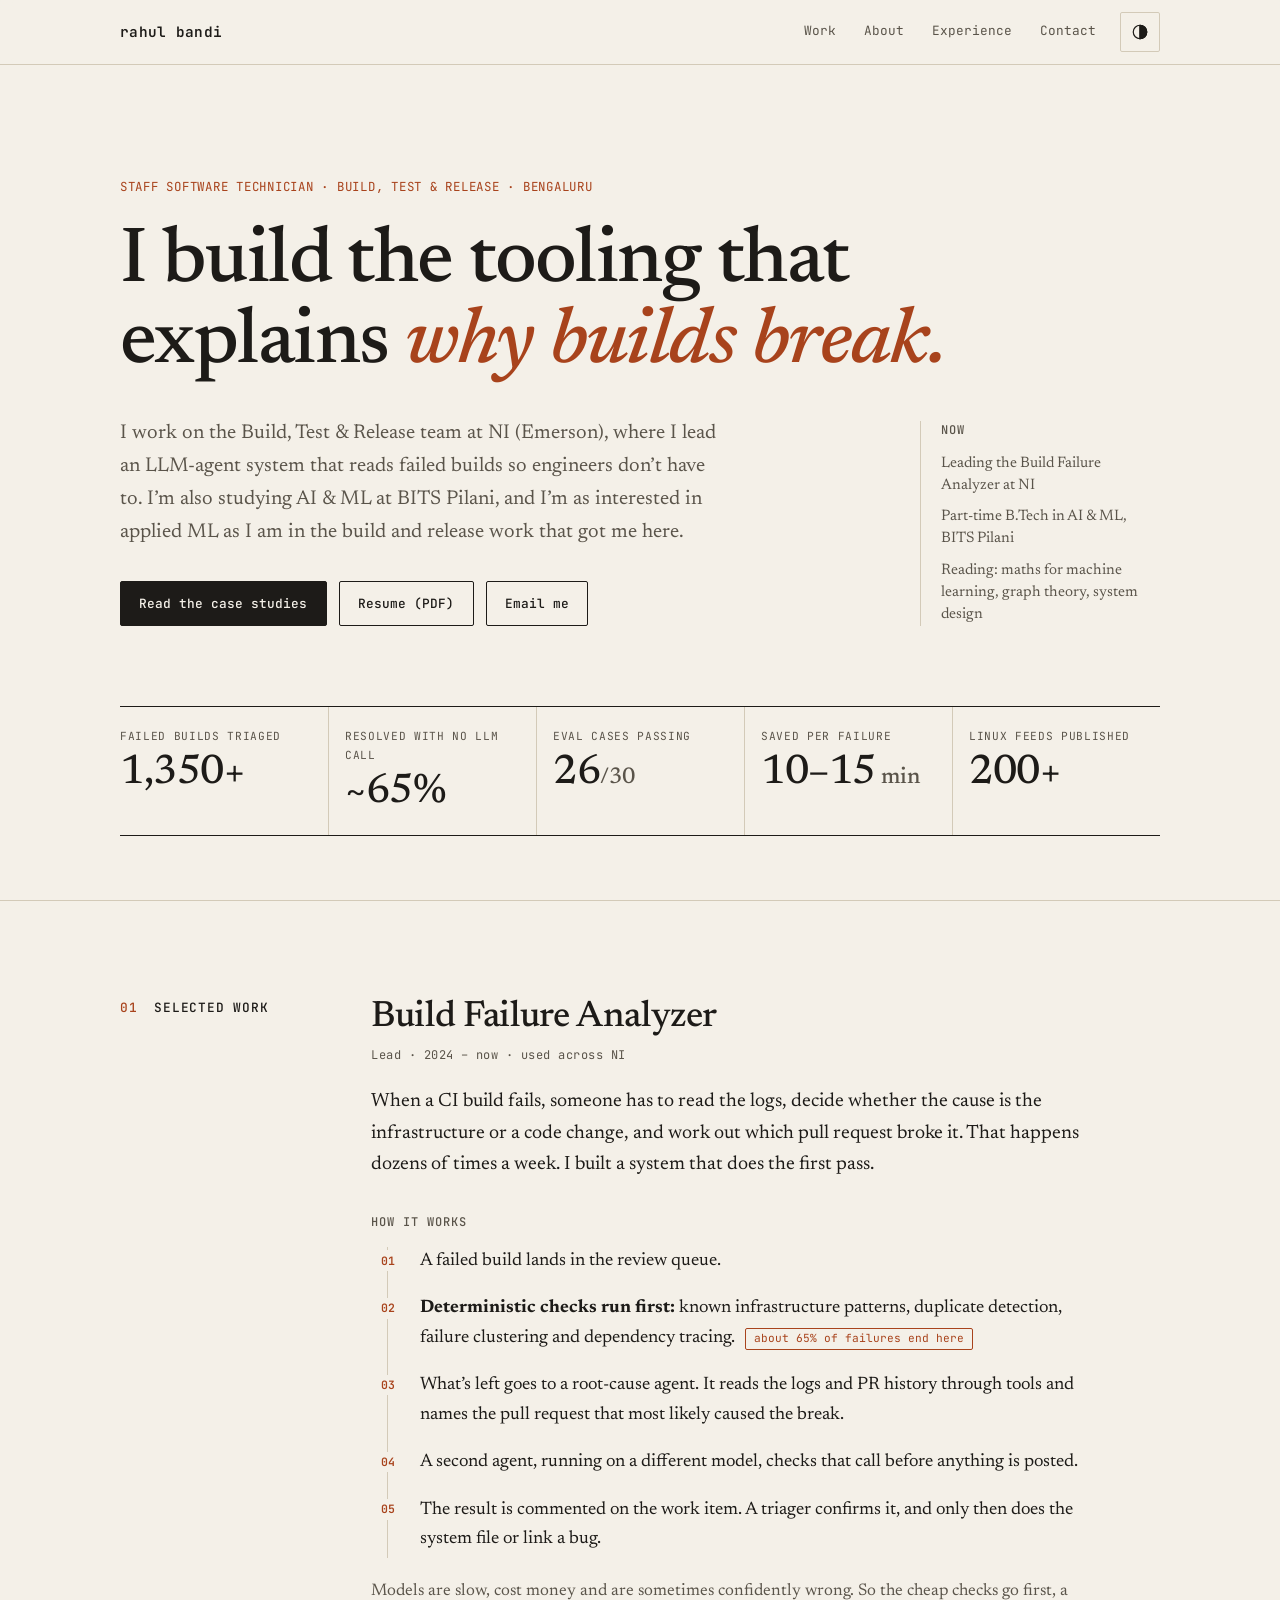
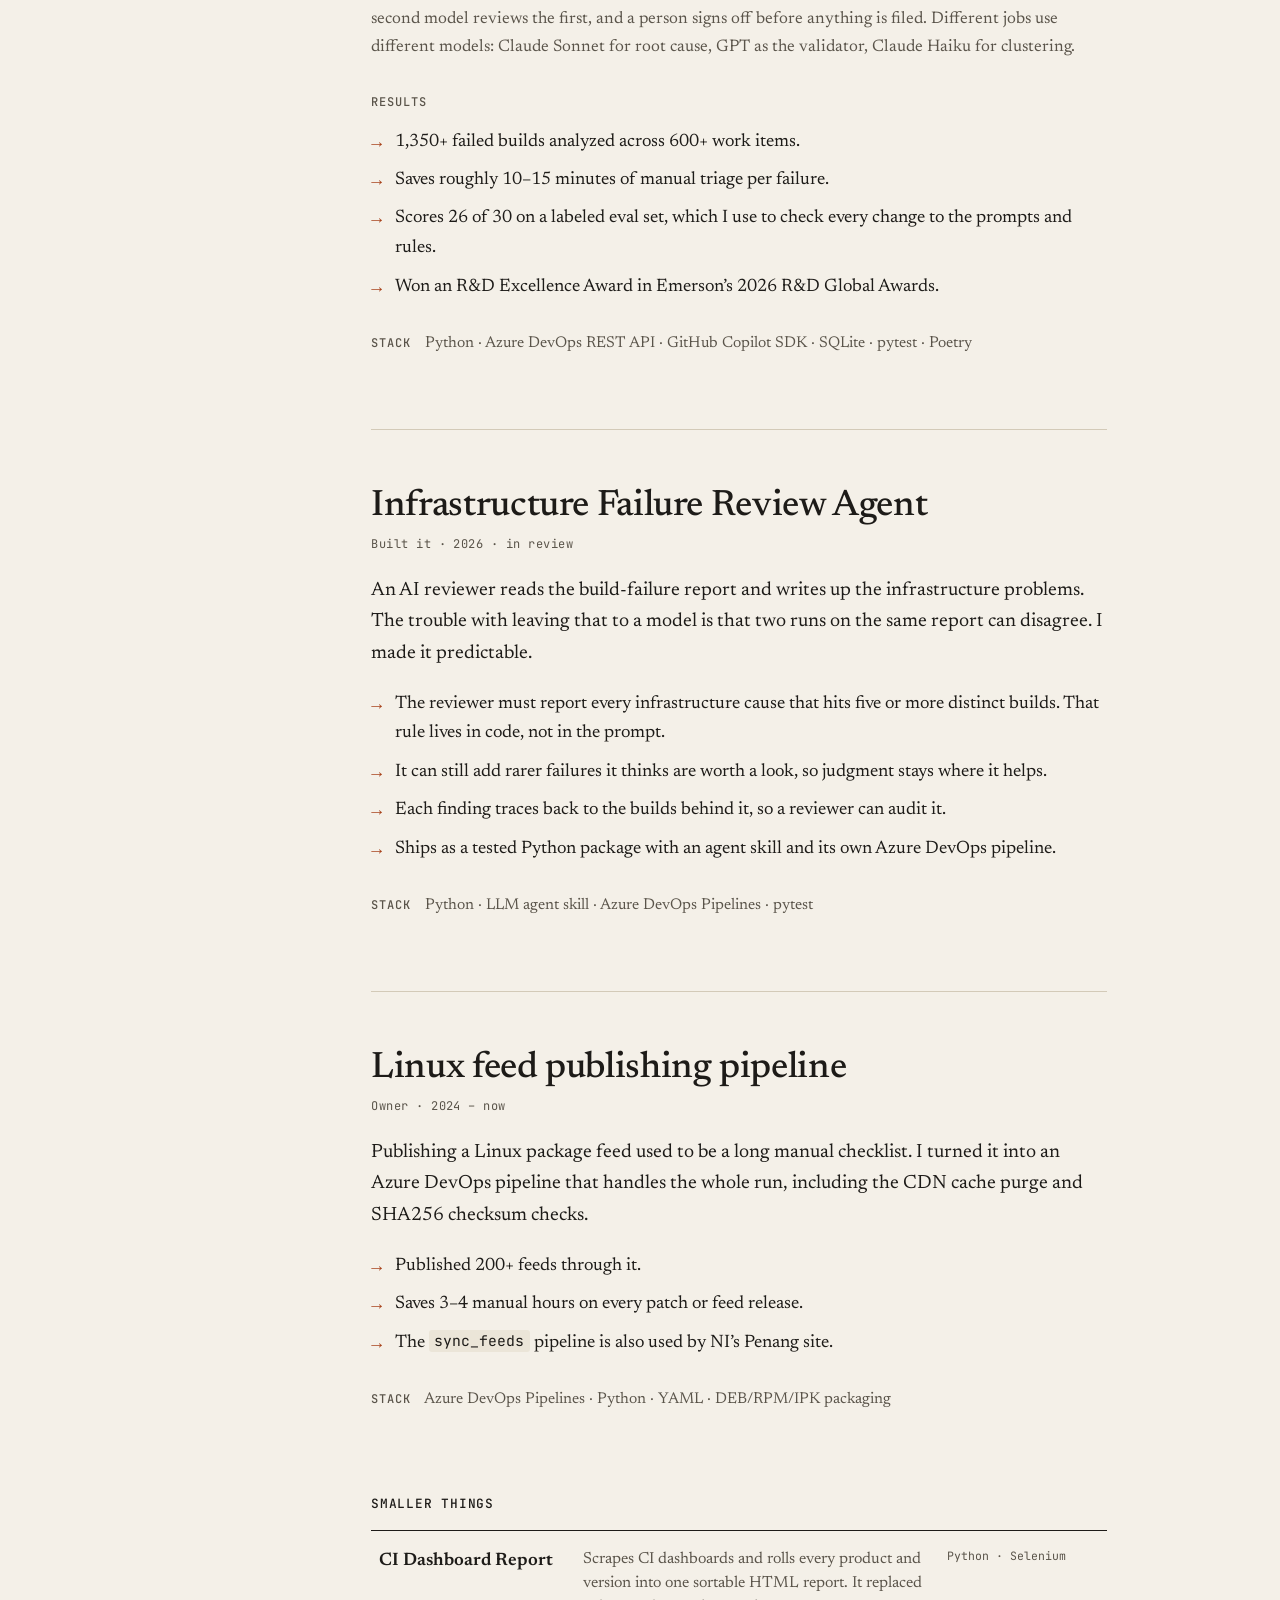
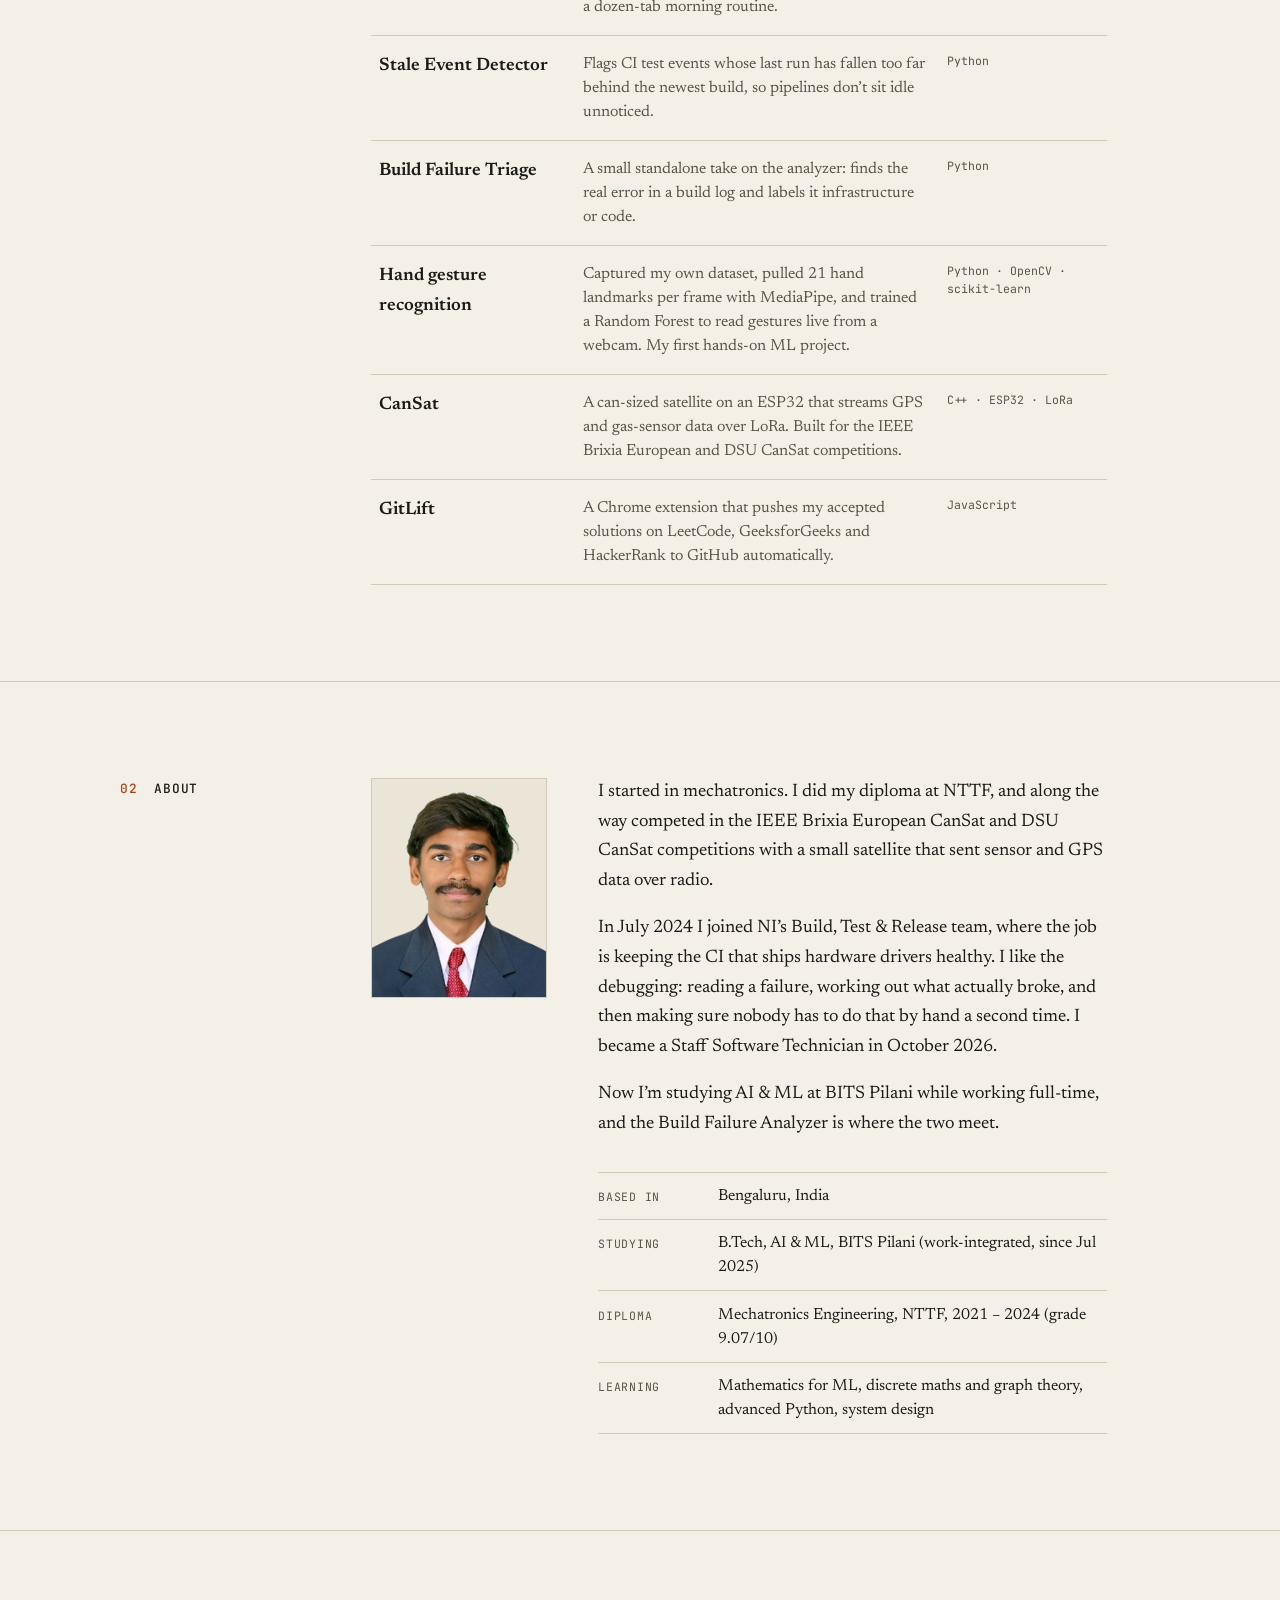
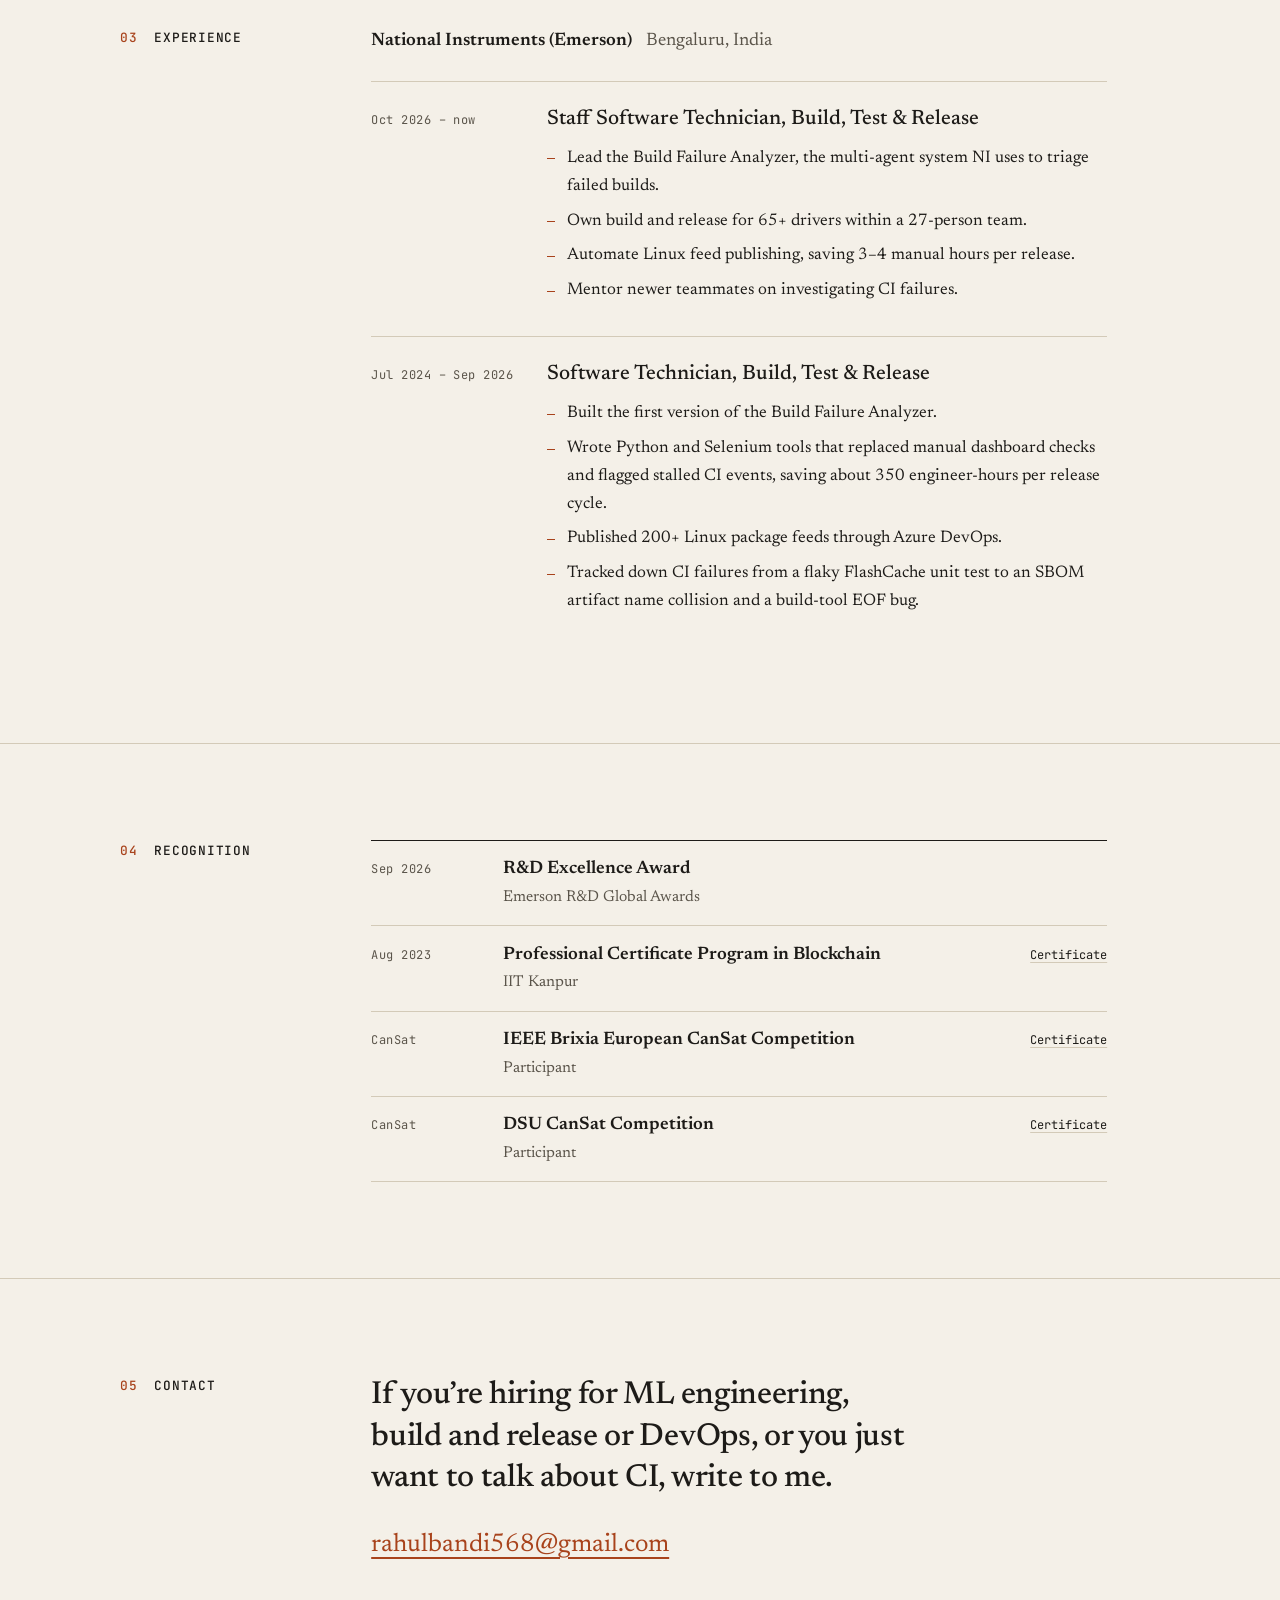
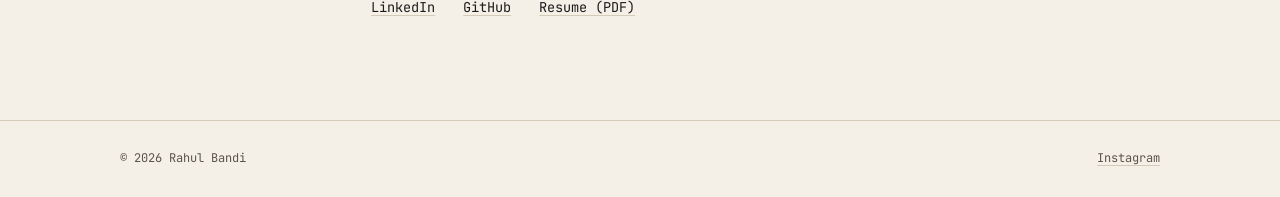
==== commit 4d28b525: "Redesign portfolio: editorial layout, case studies, self-hosted fonts, SEO files Rewrite content aro" ====
--- a/index.html
+++ b/index.html
@@ -1,444 +1,384 @@
 <!DOCTYPE html>
 <html lang="en">
 <head>
-  <meta charset="UTF-8">
-  <meta name="viewport" content="width=device-width, initial-scale=1.0">
-  <title>Rahul Bandi - Software Technician</title>
-  <meta name="description" content="Portfolio of Rahul Bandi - Software Technician specializing in Build & Release, CI/CD, and Automation.">
-
-  <!-- Open Graph -->
+  <meta charset="utf-8">
+  <meta name="viewport" content="width=device-width, initial-scale=1">
+  <title>Rahul Bandi - LLM agents for CI, build &amp; release engineering</title>
+  <meta name="description" content="Rahul Bandi, Staff Software Technician at NI (Emerson). Builds LLM agents and automation that explain why CI builds fail. Bengaluru, India.">
+  <link rel="canonical" href="https://rahulbandi.com/">
+  <meta name="color-scheme" content="light dark">
+  <meta name="theme-color" content="#f4f0e8">
+
   <meta property="og:type" content="website">
-  <meta property="og:title" content="Rahul Bandi - Software Technician">
-  <meta property="og:description" content="Build & Release Engineer specializing in CI/CD, Automation, and Reliability. Currently at National Instruments (Emerson).">
-  <meta property="og:image" content="img/og-banner.svg">
-  <meta property="og:url" content="">
-
-  <!-- Twitter / X -->
+  <meta property="og:site_name" content="Rahul Bandi">
+  <meta property="og:title" content="Rahul Bandi - LLM agents for CI, build &amp; release engineering">
+  <meta property="og:description" content="Staff Software Technician at NI (Emerson). I build the tooling that explains why builds break.">
+  <meta property="og:url" content="https://rahulbandi.com/">
+  <meta property="og:image" content="https://rahulbandi.com/assets/og.png">
+  <meta property="og:image:width" content="1200">
+  <meta property="og:image:height" content="630">
+  <meta property="og:image:alt" content="Rahul Bandi - I build the tooling that explains why builds break.">
   <meta name="twitter:card" content="summary_large_image">
-  <meta name="twitter:title" content="Rahul Bandi - Software Technician">
-  <meta name="twitter:description" content="Build & Release Engineer specializing in CI/CD, Automation, and Reliability.">
-  <meta name="twitter:image" content="img/og-banner.svg">
-
-  <link rel="icon" href="img/favicon.svg" type="image/svg+xml">
+  <meta name="twitter:title" content="Rahul Bandi - LLM agents for CI, build &amp; release engineering">
+  <meta name="twitter:description" content="Staff Software Technician at NI (Emerson). I build the tooling that explains why builds break.">
+  <meta name="twitter:image" content="https://rahulbandi.com/assets/og.png">
+
+  <link rel="icon" href="assets/favicon.svg" type="image/svg+xml">
+  <link rel="preload" href="assets/fonts/newsreader-normal.woff2" as="font" type="font/woff2" crossorigin>
+  <link rel="preload" href="assets/fonts/jetbrains-mono-normal.woff2" as="font" type="font/woff2" crossorigin>
   <link rel="stylesheet" href="style.css">
-  <link rel="preconnect" href="https://fonts.googleapis.com">
-  <link rel="preconnect" href="https://fonts.gstatic.com" crossorigin>
-  <link href="https://fonts.googleapis.com/css2?family=Inter:wght@400;500;600;700&display=swap" rel="stylesheet">
+
   <script>
-    // Apply saved theme before paint to avoid a flash of the wrong theme.
+    // Resolve the theme before first paint so there is no flash.
     (function () {
-      if (localStorage.getItem('theme') === 'dark') {
-        document.documentElement.setAttribute('data-theme', 'dark');
-      }
+      var saved = null;
+      try { saved = localStorage.getItem('theme'); } catch (e) {}
+      var dark = saved ? saved === 'dark' : window.matchMedia('(prefers-color-scheme: dark)').matches;
+      document.documentElement.setAttribute('data-theme', dark ? 'dark' : 'light');
     })();
+  </script>
+
+  <script type="application/ld+json">
+  {
+    "@context": "https://schema.org",
+    "@type": "Person",
+    "name": "Rahul Bandi",
+    "url": "https://rahulbandi.com/",
+    "jobTitle": "Staff Software Technician",
+    "worksFor": { "@type": "Organization", "name": "National Instruments (Emerson)" },
+    "alumniOf": { "@type": "CollegeOrUniversity", "name": "BITS Pilani" },
+    "address": { "@type": "PostalAddress", "addressLocality": "Bengaluru", "addressCountry": "IN" },
+    "sameAs": [
+      "https://www.linkedin.com/in/rahul-bandi-479272272/",
+      "https://github.com/Bandi-Rahul"
+    ]
+  }
   </script>
 </head>
 <body>
-
-  <!-- Page loader -->
-  <div id="page-loader" class="page-loader" role="status" aria-label="Loading">
-    <div class="loader-spinner"></div>
-    <p class="loader-logo">RB</p>
-  </div>
-
-  <a href="#hero" class="sr-only">Skip to main content</a>
-
-  <!-- Navigation -->
-  <nav class="nav">
-    <div class="nav-inner container">
-      <a href="#" class="nav-logo">RB</a>
-      <ul class="nav-links">
-        <li><a href="#about">About</a></li>
-        <li><a href="#skills">Skills</a></li>
-        <li><a href="#projects">Projects</a></li>
-        <li><a href="#experience">Experience</a></li>
-        <li><a href="#contact">Contact</a></li>
-      </ul>
-      <button class="theme-toggle" aria-label="Toggle dark mode">
-        <svg class="icon-sun" viewBox="0 0 24 24" fill="none" stroke="currentColor" stroke-width="1.5" stroke-linecap="round" stroke-linejoin="round" aria-hidden="true"><circle cx="12" cy="12" r="5"/><line x1="12" y1="1" x2="12" y2="3"/><line x1="12" y1="21" x2="12" y2="23"/><line x1="4.22" y1="4.22" x2="5.64" y2="5.64"/><line x1="18.36" y1="18.36" x2="19.78" y2="19.78"/><line x1="1" y1="12" x2="3" y2="12"/><line x1="21" y1="12" x2="23" y2="12"/><line x1="4.22" y1="19.78" x2="5.64" y2="18.36"/><line x1="18.36" y1="5.64" x2="19.78" y2="4.22"/></svg>
-        <svg class="icon-moon" viewBox="0 0 24 24" fill="none" stroke="currentColor" stroke-width="1.5" stroke-linecap="round" stroke-linejoin="round" aria-hidden="true"><path d="M21 12.79A9 9 0 1 1 11.21 3 7 7 0 0 0 21 12.79z"/></svg>
-      </button>
-      <button class="nav-toggle" aria-label="Toggle menu">
-        <span></span>
-        <span></span>
-        <span></span>
-      </button>
+  <a class="skip-link" href="#main">Skip to content</a>
+
+  <header class="site-header">
+    <div class="wrap site-header__inner">
+      <a class="wordmark" href="#top" aria-label="Rahul Bandi, back to top">rahul bandi</a>
+      <nav id="site-nav" class="site-nav" aria-label="Primary">
+        <ul>
+          <li><a href="#work">Work</a></li>
+          <li><a href="#about">About</a></li>
+          <li><a href="#experience">Experience</a></li>
+          <li><a href="#contact">Contact</a></li>
+        </ul>
+      </nav>
+      <div class="site-header__tools">
+        <button class="icon-btn" id="theme-toggle" type="button" aria-label="Switch to dark theme">
+          <svg viewBox="0 0 24 24" width="18" height="18" fill="none" stroke="currentColor" stroke-width="1.6" stroke-linecap="round" stroke-linejoin="round" aria-hidden="true">
+            <circle cx="12" cy="12" r="9"/><path d="M12 3v18" /><path d="M12 3a9 9 0 0 1 0 18z" fill="currentColor"/>
+          </svg>
+        </button>
+        <button class="icon-btn menu-btn" id="menu-toggle" type="button" aria-expanded="false" aria-controls="site-nav">
+          <span>Menu</span>
+        </button>
+      </div>
     </div>
-  </nav>
-
-  <!-- Hero -->
-  <header id="hero" class="hero">
-    <div class="container hero-grid fade-in">
-      <div class="hero-text">
-        <p class="hero-greeting">Hi, I'm</p>
-        <h1 class="hero-name">Rahul Bandi</h1>
-        <p class="hero-title">Software Technician &middot; Build &amp; Release &middot; Automation</p>
-        <p class="hero-tagline">I build reliable systems and automate complex workflows.</p>
-        <div class="hero-actions">
-          <a href="#projects" class="btn btn-primary">View Projects</a>
-          <a href="#contact" class="btn btn-outline">Contact</a>
-          <a href="resume.html" download="Rahul_Bandi_Resume.html" class="btn btn-outline">Download Resume</a>
-        </div>
-      </div>
-      <div class="hero-photo">
-        <img src="img/Rahul_Bandi_rm_bg.png" alt="Rahul Bandi" />
-      </div>
-    </div>
-    
   </header>
 
-  <!-- About -->
-  <section id="about" class="section">
-    <div class="container">
-      <h2 class="section-title fade-in">About</h2>
-      <div class="about-content">
-        <p>
-          I'm a curious engineer and lifelong tinkerer. I enjoy working on problems at the intersection of systems, automation, and reliability. In my current role at National Instruments (Emerson), I focus on making CI pipelines smoother and reducing friction for engineering teams.
-        </p>
-        <p>
-          Whether it's debugging a tricky build failure or automating repetitive workflows, I like building solutions that save time and scale well. My roots are in hands-on engineering - from IoT projects to CanSat competitions - and I'm currently expanding into AI/ML to build smarter systems.
-        </p>
-        <div class="about-details">
-          <div class="about-detail">
-            <span class="about-label">Location</span>
-            <span>Bengaluru, India</span>
+  <main id="main">
+    <section class="hero wrap" id="top" aria-labelledby="hero-title">
+      <p class="eyebrow">Staff Software Technician &middot; Build, Test &amp; Release &middot; Bengaluru</p>
+      <h1 id="hero-title">I build the tooling that explains <em>why builds break.</em></h1>
+      <div class="hero__grid">
+        <div>
+          <p class="lede">
+            I work on the Build, Test &amp; Release team at NI (Emerson), where I lead an LLM-agent
+            system that reads failed builds so engineers don&rsquo;t have to. I&rsquo;m also studying
+            AI &amp; ML at BITS Pilani, and I&rsquo;m as interested in applied ML as I am in the
+            build and release work that got me here.
+          </p>
+          <p class="hero__actions">
+            <a class="btn btn--solid" href="#work">Read the case studies</a>
+            <a class="btn" href="Rahul_Bandi_Resume.pdf">Resume (PDF)</a>
+            <a class="btn" href="mailto:rahulbandi568@gmail.com">Email me</a>
+          </p>
+        </div>
+        <aside class="now" aria-label="What I'm doing now">
+          <h2 class="mono-label">Now</h2>
+          <ul>
+            <li>Leading the Build Failure Analyzer at NI</li>
+            <li>Part-time B.Tech in AI &amp; ML, BITS Pilani</li>
+            <li>Reading: maths for machine learning, graph theory, system design</li>
+          </ul>
+        </aside>
+      </div>
+
+      <dl class="metrics" aria-label="Results at a glance">
+        <div><dt>Failed builds triaged</dt><dd>1,350+</dd></div>
+        <div><dt>Resolved with no LLM call</dt><dd>~65%</dd></div>
+        <div><dt>Eval cases passing</dt><dd>26<span>/30</span></dd></div>
+        <div><dt>Saved per failure</dt><dd>10&ndash;15<span> min</span></dd></div>
+        <div><dt>Linux feeds published</dt><dd>200+</dd></div>
+      </dl>
+    </section>
+
+    <section class="section" id="work" aria-labelledby="work-title">
+      <div class="wrap section__grid">
+        <h2 class="section__label" id="work-title"><span>01</span> Selected work</h2>
+        <div class="section__body">
+
+          <article class="case" aria-labelledby="case-bfa">
+            <header class="case__head">
+              <h3 id="case-bfa">Build Failure Analyzer</h3>
+              <p class="case__meta">Lead &middot; 2024 &ndash; now &middot; used across NI</p>
+            </header>
+
+            <p class="case__lede">
+              When a CI build fails, someone has to read the logs, decide whether the cause is the
+              infrastructure or a code change, and work out which pull request broke it. That happens
+              dozens of times a week. I built a system that does the first pass.
+            </p>
+
+            <h4 class="mono-label">How it works</h4>
+            <ol class="flow">
+              <li>A failed build lands in the review queue.</li>
+              <li>
+                <strong>Deterministic checks run first:</strong> known infrastructure patterns,
+                duplicate detection, failure clustering and dependency tracing.
+                <span class="tag">about 65% of failures end here</span>
+              </li>
+              <li>What&rsquo;s left goes to a root-cause agent. It reads the logs and PR history through tools and names the pull request that most likely caused the break.</li>
+              <li>A second agent, running on a different model, checks that call before anything is posted.</li>
+              <li>The result is commented on the work item. A triager confirms it, and only then does the system file or link a bug.</li>
+            </ol>
+            <p class="case__note">
+              Models are slow, cost money and are sometimes confidently wrong. So the cheap checks go
+              first, a second model reviews the first, and a person signs off before anything is filed.
+              Different jobs use different models: Claude Sonnet for root cause, GPT as the validator,
+              Claude Haiku for clustering.
+            </p>
+
+            <h4 class="mono-label">Results</h4>
+            <ul class="results">
+              <li>1,350+ failed builds analyzed across 600+ work items.</li>
+              <li>Saves roughly 10&ndash;15 minutes of manual triage per failure.</li>
+              <li>Scores 26 of 30 on a labeled eval set, which I use to check every change to the prompts and rules.</li>
+              <li>Won an R&amp;D Excellence Award in Emerson&rsquo;s 2026 R&amp;D Global Awards.</li>
+            </ul>
+            <p class="stack"><span class="mono-label">Stack</span> Python &middot; Azure DevOps REST API &middot; GitHub Copilot SDK &middot; SQLite &middot; pytest &middot; Poetry</p>
+          </article>
+
+          <article class="case" aria-labelledby="case-review">
+            <header class="case__head">
+              <h3 id="case-review">Infrastructure Failure Review Agent</h3>
+              <p class="case__meta">Built it &middot; 2026 &middot; in review</p>
+            </header>
+            <p class="case__lede">
+              An AI reviewer reads the build-failure report and writes up the infrastructure problems.
+              The trouble with leaving that to a model is that two runs on the same report can disagree.
+              I made it predictable.
+            </p>
+            <ul class="results">
+              <li>The reviewer must report every infrastructure cause that hits five or more distinct builds. That rule lives in code, not in the prompt.</li>
+              <li>It can still add rarer failures it thinks are worth a look, so judgment stays where it helps.</li>
+              <li>Each finding traces back to the builds behind it, so a reviewer can audit it.</li>
+              <li>Ships as a tested Python package with an agent skill and its own Azure DevOps pipeline.</li>
+            </ul>
+            <p class="stack"><span class="mono-label">Stack</span> Python &middot; LLM agent skill &middot; Azure DevOps Pipelines &middot; pytest</p>
+          </article>
+
+          <article class="case" aria-labelledby="case-feeds">
+            <header class="case__head">
+              <h3 id="case-feeds">Linux feed publishing pipeline</h3>
+              <p class="case__meta">Owner &middot; 2024 &ndash; now</p>
+            </header>
+            <p class="case__lede">
+              Publishing a Linux package feed used to be a long manual checklist. I turned it into an
+              Azure DevOps pipeline that handles the whole run, including the CDN cache purge and
+              SHA256 checksum checks.
+            </p>
+            <ul class="results">
+              <li>Published 200+ feeds through it.</li>
+              <li>Saves 3&ndash;4 manual hours on every patch or feed release.</li>
+              <li>The <code>sync_feeds</code> pipeline is also used by NI&rsquo;s Penang site.</li>
+            </ul>
+            <p class="stack"><span class="mono-label">Stack</span> Azure DevOps Pipelines &middot; Python &middot; YAML &middot; DEB/RPM/IPK packaging</p>
+          </article>
+
+          <h3 class="index-title">Smaller things</h3>
+          <ul class="index">
+            <li>
+              <a href="https://github.com/Bandi-Rahul/ci-dashboard-report" target="_blank" rel="noopener noreferrer">
+                <span class="index__name">CI Dashboard Report</span>
+                <span class="index__desc">Scrapes CI dashboards and rolls every product and version into one sortable HTML report. It replaced a dozen-tab morning routine.</span>
+                <span class="index__tech">Python &middot; Selenium</span>
+                <span class="sr-only">(opens in new tab)</span>
+              </a>
+            </li>
+            <li>
+              <a href="https://github.com/Bandi-Rahul/stale-event-detector" target="_blank" rel="noopener noreferrer">
+                <span class="index__name">Stale Event Detector</span>
+                <span class="index__desc">Flags CI test events whose last run has fallen too far behind the newest build, so pipelines don&rsquo;t sit idle unnoticed.</span>
+                <span class="index__tech">Python</span>
+                <span class="sr-only">(opens in new tab)</span>
+              </a>
+            </li>
+            <li>
+              <a href="https://github.com/Bandi-Rahul/build-failure-triage" target="_blank" rel="noopener noreferrer">
+                <span class="index__name">Build Failure Triage</span>
+                <span class="index__desc">A small standalone take on the analyzer: finds the real error in a build log and labels it infrastructure or code.</span>
+                <span class="index__tech">Python</span>
+                <span class="sr-only">(opens in new tab)</span>
+              </a>
+            </li>
+            <li>
+              <a href="https://github.com/Bandi-Rahul/gesture-recognition" target="_blank" rel="noopener noreferrer">
+                <span class="index__name">Hand gesture recognition</span>
+                <span class="index__desc">Captured my own dataset, pulled 21 hand landmarks per frame with MediaPipe, and trained a Random Forest to read gestures live from a webcam. My first hands-on ML project.</span>
+                <span class="index__tech">Python &middot; OpenCV &middot; scikit-learn</span>
+                <span class="sr-only">(opens in new tab)</span>
+              </a>
+            </li>
+            <li>
+              <a href="https://github.com/Bandi-Rahul/cansat" target="_blank" rel="noopener noreferrer">
+                <span class="index__name">CanSat</span>
+                <span class="index__desc">A can-sized satellite on an ESP32 that streams GPS and gas-sensor data over LoRa. Built for the IEEE Brixia European and DSU CanSat competitions.</span>
+                <span class="index__tech">C++ &middot; ESP32 &middot; LoRa</span>
+                <span class="sr-only">(opens in new tab)</span>
+              </a>
+            </li>
+            <li>
+              <a href="https://github.com/Bandi-Rahul/gitlift" target="_blank" rel="noopener noreferrer">
+                <span class="index__name">GitLift</span>
+                <span class="index__desc">A Chrome extension that pushes my accepted solutions on LeetCode, GeeksforGeeks and HackerRank to GitHub automatically.</span>
+                <span class="index__tech">JavaScript</span>
+                <span class="sr-only">(opens in new tab)</span>
+              </a>
+            </li>
+          </ul>
+        </div>
+      </div>
+    </section>
+
+    <section class="section" id="about" aria-labelledby="about-title">
+      <div class="wrap section__grid">
+        <h2 class="section__label" id="about-title"><span>02</span> About</h2>
+        <div class="section__body about">
+          <img class="about__photo" src="assets/rahul.webp" width="413" height="531" alt="Portrait of Rahul Bandi" loading="lazy" decoding="async">
+          <div class="about__text">
+            <p>
+              I started in mechatronics. I did my diploma at NTTF, and along the way competed in the
+              IEEE Brixia European CanSat and DSU CanSat competitions with a small satellite that sent
+              sensor and GPS data over radio.
+            </p>
+            <p>
+              In July 2024 I joined NI&rsquo;s Build, Test &amp; Release team, where the job is keeping
+              the CI that ships hardware drivers healthy. I like the debugging: reading a failure,
+              working out what actually broke, and then making sure nobody has to do that by hand a
+              second time. I became a Staff Software Technician in October 2026.
+            </p>
+            <p>
+              Now I&rsquo;m studying AI &amp; ML at BITS Pilani while working full-time, and the
+              Build Failure Analyzer is where the two meet.
+            </p>
+            <dl class="facts">
+              <div><dt>Based in</dt><dd>Bengaluru, India</dd></div>
+              <div><dt>Studying</dt><dd>B.Tech, AI &amp; ML, BITS Pilani (work-integrated, since Jul 2025)</dd></div>
+              <div><dt>Diploma</dt><dd>Mechatronics Engineering, NTTF, 2021 &ndash; 2024 (grade 9.07/10)</dd></div>
+              <div><dt>Learning</dt><dd>Mathematics for ML, discrete maths and graph theory, advanced Python, system design</dd></div>
+            </dl>
           </div>
-          <div class="about-detail">
-            <span class="about-label">Education</span>
-            <span>B.Tech AI &amp; ML - BITS Pilani (WILP)</span>
-          </div>
-          <div class="about-detail">
-            <span class="about-label">Foundation</span>
-            <span>NTTF - Grade 9.07</span>
-          </div>
-        </div>
-      </div>
-    </div>
-  </section>
-
-  <!-- Skills -->
-  <section id="skills" class="section section-alt">
-    <div class="container">
-      <h2 class="section-title fade-in">Skills</h2>
-      <div class="skills-grid fade-in">
-        <div class="skill-category">
-          <h3>Programming</h3>
-          <ul>
-            <li>Python (Automation, Scripting)</li>
-            <li>Bash / Shell Scripting</li>
+        </div>
+      </div>
+    </section>
+
+    <section class="section" id="experience" aria-labelledby="exp-title">
+      <div class="wrap section__grid">
+        <h2 class="section__label" id="exp-title"><span>03</span> Experience</h2>
+        <div class="section__body">
+          <p class="employer">National Instruments (Emerson) <span>Bengaluru, India</span></p>
+
+          <article class="role">
+            <p class="role__dates">Oct 2026 &ndash; now</p>
+            <div>
+              <h3>Staff Software Technician, Build, Test &amp; Release</h3>
+              <ul>
+                <li>Lead the Build Failure Analyzer, the multi-agent system NI uses to triage failed builds.</li>
+                <li>Own build and release for 65+ drivers within a 27-person team.</li>
+                <li>Automate Linux feed publishing, saving 3&ndash;4 manual hours per release.</li>
+                <li>Mentor newer teammates on investigating CI failures.</li>
+              </ul>
+            </div>
+          </article>
+
+          <article class="role">
+            <p class="role__dates">Jul 2024 &ndash; Sep 2026</p>
+            <div>
+              <h3>Software Technician, Build, Test &amp; Release</h3>
+              <ul>
+                <li>Built the first version of the Build Failure Analyzer.</li>
+                <li>Wrote Python and Selenium tools that replaced manual dashboard checks and flagged stalled CI events, saving about 350 engineer-hours per release cycle.</li>
+                <li>Published 200+ Linux package feeds through Azure DevOps.</li>
+                <li>Tracked down CI failures from a flaky FlashCache unit test to an SBOM artifact name collision and a build-tool EOF bug.</li>
+              </ul>
+            </div>
+          </article>
+        </div>
+      </div>
+    </section>
+
+    <section class="section" id="recognition" aria-labelledby="rec-title">
+      <div class="wrap section__grid">
+        <h2 class="section__label" id="rec-title"><span>04</span> Recognition</h2>
+        <div class="section__body">
+          <ul class="ledger">
+            <li>
+              <span class="ledger__date">Sep 2026</span>
+              <span class="ledger__name">R&amp;D Excellence Award<span>Emerson R&amp;D Global Awards</span></span>
+            </li>
+            <li>
+              <span class="ledger__date">Aug 2023</span>
+              <span class="ledger__name">Professional Certificate Program in Blockchain<span>IIT Kanpur</span></span>
+              <a class="ledger__link" href="assets/certificates/iit-kanpur-blockchain.pdf" target="_blank" rel="noopener noreferrer">Certificate <span class="sr-only">for IIT Kanpur blockchain program (opens in new tab)</span></a>
+            </li>
+            <li>
+              <span class="ledger__date">CanSat</span>
+              <span class="ledger__name">IEEE Brixia European CanSat Competition<span>Participant</span></span>
+              <a class="ledger__link" href="assets/certificates/ieee-brixia-cansat.pdf" target="_blank" rel="noopener noreferrer">Certificate <span class="sr-only">for IEEE Brixia CanSat (opens in new tab)</span></a>
+            </li>
+            <li>
+              <span class="ledger__date">CanSat</span>
+              <span class="ledger__name">DSU CanSat Competition<span>Participant</span></span>
+              <a class="ledger__link" href="assets/certificates/dsu-cansat.pdf" target="_blank" rel="noopener noreferrer">Certificate <span class="sr-only">for DSU CanSat (opens in new tab)</span></a>
+            </li>
           </ul>
         </div>
-        <div class="skill-category">
-          <h3>Tools &amp; Technologies</h3>
-          <ul>
-            <li>Selenium</li>
-            <li>Azure DevOps</li>
-            <li>Git &amp; Version Control</li>
-            <li>CI/CD Systems</li>
-            <li>Build Systems (Make, Yocto)</li>
+      </div>
+    </section>
+
+    <section class="section section--contact" id="contact" aria-labelledby="contact-title">
+      <div class="wrap section__grid">
+        <h2 class="section__label" id="contact-title"><span>05</span> Contact</h2>
+        <div class="section__body">
+          <p class="contact__lead">
+            If you&rsquo;re hiring for ML engineering, build and release or DevOps, or you just want to
+            talk about CI, write to me.
+          </p>
+          <p><a class="contact__mail" href="mailto:rahulbandi568@gmail.com">rahulbandi568@gmail.com</a></p>
+          <ul class="contact__links">
+            <li><a href="https://www.linkedin.com/in/rahul-bandi-479272272/" target="_blank" rel="noopener noreferrer">LinkedIn<span class="sr-only"> (opens in new tab)</span></a></li>
+            <li><a href="https://github.com/Bandi-Rahul" target="_blank" rel="noopener noreferrer">GitHub<span class="sr-only"> (opens in new tab)</span></a></li>
+            <li><a href="Rahul_Bandi_Resume.pdf">Resume (PDF)</a></li>
           </ul>
         </div>
-        <div class="skill-category">
-          <h3>Core Areas</h3>
-          <ul>
-            <li>Build &amp; Release Engineering</li>
-            <li>CI Failure Analysis &amp; Debugging</li>
-            <li>Automation Development</li>
-            <li>Log Analysis &amp; Root Cause Investigation</li>
-          </ul>
-        </div>
-      </div>
-    </div>
-  </section>
-
-  <!-- Projects -->
-  <section id="projects" class="section">
-    <div class="container">
-      <h2 class="section-title fade-in">Projects</h2>
-      <div class="projects-grid fade-in">
-
-        <article class="project-card">
-          <div class="project-header">
-            <svg class="project-icon" viewBox="0 0 24 24" fill="none" stroke="currentColor" stroke-width="1.5" stroke-linecap="round" stroke-linejoin="round" role="img" aria-label="Monitor icon"><rect x="2" y="3" width="20" height="14" rx="2"/><line x1="8" y1="21" x2="16" y2="21"/><line x1="12" y1="17" x2="12" y2="21"/></svg>
-            <h3>CI Dashboard Automation Tool</h3>
-          </div>
-          <p>A Python and Selenium scraper that logs into the CI dashboards, pulls build and test data for every product/version, and rolls it all up into a single sortable HTML report - open review-queue items, paused systems, stale events, and the latest build for each version.</p>
-          <div class="project-tech">
-            <span>Python</span>
-            <span>Selenium</span>
-            <span>HTML</span>
-          </div>
-          <p class="project-impact">Turned a manual, dozen-tab morning routine into one report I could skim in seconds.</p>
-          <p class="project-note">Public repo is a runnable, generic demo on sample data.</p>
-          <a href="https://github.com/Bandi-Rahul/ci-dashboard-report" target="_blank" rel="noopener noreferrer" class="project-link">View on GitHub <span aria-hidden="true">&nearr;</span><span class="sr-only">(opens in new tab)</span></a>
-        </article>
-
-        <article class="project-card">
-          <div class="project-header">
-            <svg class="project-icon" viewBox="0 0 24 24" fill="none" stroke="currentColor" stroke-width="1.5" stroke-linecap="round" stroke-linejoin="round" role="img" aria-label="Code icon"><polyline points="16 18 22 12 16 6"/><polyline points="8 6 2 12 8 18"/></svg>
-            <h3>Automated CI Event Management</h3>
-          </div>
-          <p>A script that watches CI test events and flags the ones that have gone stale - it compares each product's last run against the newest build and catches anything that has fallen too far behind. From there it can kick off fresh runs so pipelines don't quietly sit idle.</p>
-          <div class="project-tech">
-            <span>Python</span>
-            <span>CI/CD</span>
-            <span>YAML</span>
-          </div>
-          <p class="project-impact">Caught stalled pipelines early instead of finding out days later.</p>
-          <p class="project-note">Public repo is a runnable, generic demo on sample data.</p>
-          <a href="https://github.com/Bandi-Rahul/stale-event-detector" target="_blank" rel="noopener noreferrer" class="project-link">View on GitHub <span aria-hidden="true">&nearr;</span><span class="sr-only">(opens in new tab)</span></a>
-        </article>
-
-        <article class="project-card">
-          <div class="project-header">
-            <svg class="project-icon" viewBox="0 0 24 24" fill="none" stroke="currentColor" stroke-width="1.5" stroke-linecap="round" stroke-linejoin="round" role="img" aria-label="Document icon"><path d="M14 2H6a2 2 0 0 0-2 2v16a2 2 0 0 0 2 2h12a2 2 0 0 0 2-2V8z"/><polyline points="14 2 14 8 20 8"/><line x1="16" y1="13" x2="8" y2="13"/><line x1="16" y1="17" x2="8" y2="17"/></svg>
-            <h3>Build Failure Analysis &amp; Debugging</h3>
-          </div>
-          <p>Automated triage for failed CI builds. It pulls the build logs, picks out the actual root-cause error, and decides whether it's a code break or an infra/environment issue by matching against a known-issues list. When it's a code break, it traces back to the change that most likely caused it.</p>
-          <div class="project-tech">
-            <span>Python</span>
-            <span>Log Analysis</span>
-            <span>CI/CD</span>
-          </div>
-          <p class="project-impact">Cut down the back-and-forth of figuring out who broke the build, and why.</p>
-          <p class="project-note">Public repo is a runnable, generic demo on sample data.</p>
-          <a href="https://github.com/Bandi-Rahul/build-failure-triage" target="_blank" rel="noopener noreferrer" class="project-link">View on GitHub <span aria-hidden="true">&nearr;</span><span class="sr-only">(opens in new tab)</span></a>
-        </article>
-
-        <article class="project-card">
-          <div class="project-header">
-            <svg class="project-icon" viewBox="0 0 24 24" fill="none" stroke="currentColor" stroke-width="1.5" stroke-linecap="round" stroke-linejoin="round" role="img" aria-label="Hand icon"><path d="M18 11V6a2 2 0 0 0-2-2a2 2 0 0 0-2 2"/><path d="M14 10V4a2 2 0 0 0-2-2a2 2 0 0 0-2 2v2"/><path d="M10 10.5V6a2 2 0 0 0-2-2a2 2 0 0 0-2 2v8"/><path d="M18 8a2 2 0 1 1 4 0v6a8 8 0 0 1-8 8h-2c-2.8 0-4.5-.86-5.99-2.34l-3.6-3.6a2 2 0 0 1 2.83-2.82L7 15"/></svg>
-            <h3>Real-Time Hand Gesture Recognition</h3>
-          </div>
-          <p>A computer-vision project that reads hand gestures from a webcam in real time. I built the whole pipeline - capturing my own dataset of frames, extracting 21 hand landmarks per frame with MediaPipe, and training a Random Forest classifier to map each gesture to a phrase. OpenCV draws the prediction back onto the live video feed.</p>
-          <div class="project-tech">
-            <span>Python</span>
-            <span>OpenCV</span>
-            <span>MediaPipe</span>
-            <span>scikit-learn</span>
-          </div>
-          <p class="project-impact">Recognizes a set of custom gestures live from the camera - my first proper step into hands-on ML.</p>
-          <a href="https://github.com/Bandi-Rahul/gesture-recognition" target="_blank" rel="noopener noreferrer" class="project-link">View on GitHub <span aria-hidden="true">&nearr;</span><span class="sr-only">(opens in new tab)</span></a>
-        </article>
-
-        <article class="project-card">
-          <div class="project-header">
-            <svg class="project-icon" viewBox="0 0 24 24" fill="none" stroke="currentColor" stroke-width="1.5" stroke-linecap="round" stroke-linejoin="round" role="img" aria-label="Globe icon"><circle cx="12" cy="12" r="10"/><line x1="2" y1="12" x2="22" y2="12"/><path d="M12 2a15.3 15.3 0 0 1 4 10 15.3 15.3 0 0 1-4 10 15.3 15.3 0 0 1-4-10 15.3 15.3 0 0 1 4-10z"/></svg>
-            <h3>IoT-Based CanSat Project</h3>
-          </div>
-          <p>Built a small-scale satellite simulation system for international engineering competitions, involving sensor integration, real-time data processing, and embedded communication.</p>
-          <div class="project-tech">
-            <span>IoT</span>
-            <span>Embedded Systems</span>
-            <span>Sensors</span>
-          </div>
-          <p class="project-impact">Competed at IEEE Brixia (European CanSat) and DSU CanSat competitions.</p>
-          <a href="https://github.com/Bandi-Rahul/cansat" target="_blank" rel="noopener noreferrer" class="project-link">View on GitHub <span aria-hidden="true">&nearr;</span><span class="sr-only">(opens in new tab)</span></a>
-        </article>
-
-      </div>
-    </div>
-  </section>
-
-  <!-- Experience -->
-  <section id="experience" class="section section-alt">
-    <div class="container">
-      <h2 class="section-title fade-in">Experience</h2>
-      <div class="experience-block">
-        <div class="experience-header">
-          <div>
-            <h3>Software Technician - Build, Test &amp; Release</h3>
-            <p class="experience-company">National Instruments (Emerson)</p>
-          </div>
-          <span class="experience-date">Jul 2024 - Present</span>
-        </div>
-        <ul class="experience-list">
-          <li>Manage build and release workflows for multiple drivers and software components</li>
-          <li>Investigate CI failures - flaky tests, dependency issues, and system-level problems</li>
-          <li>Develop automation tools to streamline CI monitoring and reduce manual effort</li>
-          <li>Improve release reliability through proactive failure analysis and root cause investigation</li>
-          <li>Support onboarding and knowledge sharing within the team</li>
-        </ul>
-      </div>
-    </div>
-  </section>
-
-  <!-- Certifications & Achievements -->
-  <section id="achievements" class="section">
-    <div class="container">
-      <h2 class="section-title fade-in">Certifications &amp; Achievements</h2>
-      <div class="achievements-grid">
-        <div class="achievement-card">
-          <span class="achievement-icon">
-            <svg viewBox="0 0 24 24" fill="none" stroke="currentColor" stroke-width="1.5" stroke-linecap="round" stroke-linejoin="round" aria-hidden="true"><path d="M4 19.5A2.5 2.5 0 0 1 6.5 17H20"/><path d="M6.5 2H20v20H6.5A2.5 2.5 0 0 1 4 19.5v-15A2.5 2.5 0 0 1 6.5 2z"/></svg>
-          </span>
-          <div>
-            <h3>Blockchain - IIT Kanpur</h3>
-            <p>Professional Certificate Program in Blockchain from the Indian Institute of Technology, Kanpur</p>
-            <a href="img/IIT.pdf" target="_blank" rel="noopener noreferrer" class="cert-link" aria-label="View IIT Kanpur Blockchain certificate (opens in new tab)">View Certificate <span aria-hidden="true">&nearr;</span></a>
-          </div>
-        </div>
-        <div class="achievement-card">
-          <span class="achievement-icon">
-            <svg viewBox="0 0 24 24" fill="none" stroke="currentColor" stroke-width="1.5" stroke-linecap="round" stroke-linejoin="round" aria-hidden="true"><circle cx="12" cy="8" r="7"/><polyline points="8.21 13.89 7 23 12 20 17 23 15.79 13.88"/></svg>
-          </span>
-          <div>
-            <h3>European CanSat Competition</h3>
-            <p>Participated in the IEEE Brixia European CanSat Competition</p>
-            <a href="img/IEEE.pdf" target="_blank" rel="noopener noreferrer" class="cert-link" aria-label="View IEEE Brixia CanSat certificate (opens in new tab)">View Certificate <span aria-hidden="true">&nearr;</span></a>
-          </div>
-        </div>
-        <div class="achievement-card">
-          <span class="achievement-icon">
-            <svg viewBox="0 0 24 24" fill="none" stroke="currentColor" stroke-width="1.5" stroke-linecap="round" stroke-linejoin="round" aria-hidden="true"><circle cx="12" cy="8" r="7"/><polyline points="8.21 13.89 7 23 12 20 17 23 15.79 13.88"/></svg>
-          </span>
-          <div>
-            <h3>DSU CanSat Competition</h3>
-            <p>Participated in the DSU CanSat Competition</p>
-            <a href="img/DSU%201.pdf" target="_blank" rel="noopener noreferrer" class="cert-link" aria-label="View DSU CanSat certificate (opens in new tab)">View Certificate <span aria-hidden="true">&nearr;</span></a>
-          </div>
-        </div>
-        <div class="achievement-card">
-          <span class="achievement-icon">
-            <svg viewBox="0 0 24 24" fill="none" stroke="currentColor" stroke-width="1.5" stroke-linecap="round" stroke-linejoin="round" aria-hidden="true"><polyline points="22 12 18 12 15 21 9 3 6 12 2 12"/></svg>
-          </span>
-          <div>
-            <h3>Early Career Transition</h3>
-            <p>Transitioned into Build &amp; Release Engineering early in career, contributing to CI automation and workflow improvements</p>
-          </div>
-        </div>
-      </div>
-    </div>
-  </section>
-
-  <!-- Learning -->
-  <section id="learning" class="section">
-    <div class="container">
-      <h2 class="section-title fade-in">Currently Learning</h2>
-      <div class="learning-grid fade-in">
-        <div class="learning-item">
-          <span class="learning-icon">📐</span>
-          <span>Mathematics for Machine Learning</span>
-        </div>
-        <div class="learning-item">
-          <span class="learning-icon">🔢</span>
-          <span>Discrete Mathematics &amp; Graph Theory</span>
-        </div>
-        <div class="learning-item">
-          <span class="learning-icon">🐍</span>
-          <span>Advanced Python Programming</span>
-        </div>
-        <div class="learning-item">
-          <span class="learning-icon">⚙️</span>
-          <span>System Design &amp; Scalable Automation</span>
-        </div>
-      </div>
-    </div>
-  </section>
-
-  <!-- Contact -->
-  <section id="contact" class="section">
-    <div class="container">
-      <h2 class="section-title fade-in">Get in Touch</h2>
-      <p class="contact-text">
-        Have a question or want to work together? Feel free to reach out.
-      </p>
-      <div class="contact-links">
-        <a href="mailto:rahulbandi568@gmail.com" class="contact-link">
-          <svg viewBox="0 0 24 24" fill="none" stroke="currentColor" stroke-width="1.5" stroke-linecap="round" stroke-linejoin="round" aria-hidden="true"><path d="M4 4h16c1.1 0 2 .9 2 2v12c0 1.1-.9 2-2 2H4c-1.1 0-2-.9-2-2V6c0-1.1.9-2 2-2z"/><polyline points="22,6 12,13 2,6"/></svg>
-          <span>rahulbandi568@gmail.com</span>
-        </a>
-        <a href="https://www.linkedin.com/in/rahul-bandi-479272272/" target="_blank" rel="noopener noreferrer" class="contact-link" aria-label="LinkedIn (opens in new tab)">
-          <svg viewBox="0 0 24 24" fill="none" stroke="currentColor" stroke-width="1.5" stroke-linecap="round" stroke-linejoin="round" aria-hidden="true"><path d="M16 8a6 6 0 0 1 6 6v7h-4v-7a2 2 0 0 0-2-2 2 2 0 0 0-2 2v7h-4v-7a6 6 0 0 1 6-6z"/><rect x="2" y="9" width="4" height="12"/><circle cx="4" cy="4" r="2"/></svg>
-          <span>LinkedIn <span class="external-indicator" aria-hidden="true">&nearr;</span></span>
-        </a>
-        <a href="https://github.com/Bandi-Rahul" target="_blank" rel="noopener noreferrer" class="contact-link" aria-label="GitHub (opens in new tab)">
-          <svg viewBox="0 0 24 24" fill="none" stroke="currentColor" stroke-width="1.5" stroke-linecap="round" stroke-linejoin="round" aria-hidden="true"><path d="M9 19c-5 1.5-5-2.5-7-3m14 6v-3.87a3.37 3.37 0 0 0-.94-2.61c3.14-.35 6.44-1.54 6.44-7A5.44 5.44 0 0 0 20 4.77 5.07 5.07 0 0 0 19.91 1S18.73.65 16 2.48a13.38 13.38 0 0 0-7 0C6.27.65 5.09 1 5.09 1A5.07 5.07 0 0 0 5 4.77a5.44 5.44 0 0 0-1.5 3.78c0 5.42 3.3 6.61 6.44 7A3.37 3.37 0 0 0 9 18.13V22"/></svg>
-          <span>GitHub <span class="external-indicator" aria-hidden="true">&nearr;</span></span>
-        </a>
-        <a href="https://www.instagram.com/rahul._.bandi_/" target="_blank" rel="noopener noreferrer" class="contact-link" aria-label="Instagram (opens in new tab)">
-          <svg viewBox="0 0 24 24" fill="none" stroke="currentColor" stroke-width="1.5" stroke-linecap="round" stroke-linejoin="round" aria-hidden="true"><rect x="2" y="2" width="20" height="20" rx="5" ry="5"/><path d="M16 11.37A4 4 0 1 1 12.63 8 4 4 0 0 1 16 11.37z"/><line x1="17.5" y1="6.5" x2="17.51" y2="6.5"/></svg>
-          <span>Instagram <span class="external-indicator" aria-hidden="true">&nearr;</span></span>
-        </a>
-      </div>
-    </div>
-  </section>
-
-  <!-- Footer -->
-  <footer class="footer">
-    <div class="container">
-      <p>&copy; 2026 Rahul Bandi. Built with care.</p>
+      </div>
+    </section>
+  </main>
+
+  <footer class="site-footer">
+    <div class="wrap site-footer__inner">
+      <p>&copy; 2026 Rahul Bandi</p>
+      <p><a href="https://www.instagram.com/rahul._.bandi_/" target="_blank" rel="noopener noreferrer">Instagram<span class="sr-only"> (opens in new tab)</span></a></p>
     </div>
   </footer>
 
-  <!-- Back to Top -->
-  <button class="back-to-top" aria-label="Back to top">
-    <svg viewBox="0 0 24 24" fill="none" stroke="currentColor" stroke-width="2" stroke-linecap="round" stroke-linejoin="round" aria-hidden="true"><polyline points="18 15 12 9 6 15"/></svg>
-  </button>
-
-  <script>
-    // Hide the page loader once everything has finished loading.
-    const pageLoader = document.getElementById('page-loader');
-    window.addEventListener('load', () => pageLoader.classList.add('loaded'));
-    // Safety net so the loader never gets stuck on slow connections.
-    setTimeout(() => pageLoader && pageLoader.classList.add('loaded'), 2500);
-
-    // Mobile nav toggle
-    const toggle = document.querySelector('.nav-toggle');
-    const navLinks = document.querySelector('.nav-links');
-    toggle.addEventListener('click', () => {
-      navLinks.classList.toggle('open');
-      toggle.classList.toggle('active');
-    });
-
-    // Close mobile nav on link click
-    document.querySelectorAll('.nav-links a').forEach(link => {
-      link.addEventListener('click', () => {
-        navLinks.classList.remove('open');
-        toggle.classList.remove('active');
-      });
-    });
-
-    // Subtle nav shadow on scroll
-    const nav = document.querySelector('.nav');
-    window.addEventListener('scroll', () => {
-      nav.classList.toggle('scrolled', window.scrollY > 20);
-    });
-
-    // Dark mode toggle
-    const themeToggle = document.querySelector('.theme-toggle');
-    const root = document.documentElement;
-    const savedTheme = localStorage.getItem('theme');
-    if (savedTheme === 'dark') {
-      root.setAttribute('data-theme', 'dark');
-    }
-    themeToggle.addEventListener('click', () => {
-      const isDark = root.getAttribute('data-theme') === 'dark';
-      root.setAttribute('data-theme', isDark ? 'light' : 'dark');
-      localStorage.setItem('theme', isDark ? 'light' : 'dark');
-    });
-
-    // Scroll reveal animations
-    const fadeEls = document.querySelectorAll('.fade-in');
-    const observer = new IntersectionObserver((entries) => {
-      entries.forEach(entry => {
-        if (entry.isIntersecting) {
-          entry.target.classList.add('visible');
-          observer.unobserve(entry.target);
-        }
-      });
-    }, { threshold: 0.1 });
-    fadeEls.forEach(el => observer.observe(el));
-
-    // Back to top
-    const backToTop = document.querySelector('.back-to-top');
-    window.addEventListener('scroll', () => {
-      backToTop.classList.toggle('show', window.scrollY > 400);
-    });
-    backToTop.addEventListener('click', () => {
-      window.scrollTo({ top: 0, behavior: 'smooth' });
-    });
-  </script>
-
+  <script src="script.js" defer></script>
 </body>
 </html>
--- a/style.css
+++ b/style.css
@@ -1,972 +1,505 @@
-/* ===========================
-   Reset & Base
-   =========================== */
-*,
-*::before,
-*::after {
+/* Rahul Bandi - portfolio
+   Type: Newsreader (text) + JetBrains Mono (labels, data). Palette: warm paper, ink, one rust accent. */
+
+@font-face {
+  font-family: "Newsreader";
+  src: url("assets/fonts/newsreader-normal.woff2") format("woff2");
+  font-weight: 400 700;
+  font-style: normal;
+  font-display: swap;
+}
+@font-face {
+  font-family: "Newsreader";
+  src: url("assets/fonts/newsreader-italic.woff2") format("woff2");
+  font-weight: 400 600;
+  font-style: italic;
+  font-display: swap;
+}
+@font-face {
+  font-family: "JetBrains Mono";
+  src: url("assets/fonts/jetbrains-mono-normal.woff2") format("woff2");
+  font-weight: 400 600;
+  font-style: normal;
+  font-display: swap;
+}
+
+@font-face {
+  font-family: "Newsreader Fallback";
+  src: local("Georgia"), local("Times New Roman");
+  size-adjust: 95.5%;
+}
+@font-face {
+  font-family: "JetBrains Mono Fallback";
+  src: local("Consolas"), local("Menlo"), local("Courier New");
+  size-adjust: 109%;
+}
+
+:root {
+  --paper: #f4f0e8;
+  --paper-2: #ebe5d8;
+  --ink: #1d1b18;
+  --ink-2: #5a544a;
+  --rule: #d3cab8;
+  --accent: #a8431c;
+
+  --serif: "Newsreader", "Newsreader Fallback", Georgia, "Times New Roman", serif;
+  --mono: "JetBrains Mono", "JetBrains Mono Fallback", ui-monospace, "Cascadia Code", Consolas, monospace;
+
+  --wrap: 70rem;
+  --label-col: 12.5rem;
+  --gap: clamp(1.5rem, 4vw, 3.5rem);
+  color-scheme: light;
+}
+
+[data-theme="dark"] {
+  --paper: #14120f;
+  --paper-2: #1d1a16;
+  --ink: #ece6d9;
+  --ink-2: #a79f8f;
+  --rule: #332e27;
+  --accent: #e0824f;
+  color-scheme: dark;
+}
+
+*, *::before, *::after { box-sizing: border-box; }
+
+html {
+  -webkit-text-size-adjust: 100%;
+  scroll-padding-top: 5rem;
+}
+
+@media (prefers-reduced-motion: no-preference) {
+  html { scroll-behavior: smooth; }
+}
+
+body {
   margin: 0;
-  padding: 0;
-  box-sizing: border-box;
-}
-
-:root {
-  --color-bg: #ffffff;
-  --color-bg-alt: #f7f8fa;
-  --color-text: #1a1a1a;
-  --color-text-secondary: #555555;
-  --color-accent: #2563eb;
-  --color-accent-hover: #1d4ed8;
-  --color-border: #e5e7eb;
-  --color-card-bg: #ffffff;
-  --color-nav-bg: rgba(255, 255, 255, 0.95);
-  --font-main: 'Inter', -apple-system, BlinkMacSystemFont, 'Segoe UI', sans-serif;
-  --max-width: 960px;
-  --section-padding: 5rem 0;
-  --radius: 8px;
-}
-
-/* ===========================
-   Page Loader
-   =========================== */
-.page-loader {
-  position: fixed;
-  inset: 0;
-  z-index: 9999;
-  display: flex;
-  flex-direction: column;
-  align-items: center;
-  justify-content: center;
-  gap: 1.25rem;
-  background: var(--color-bg);
-  transition: opacity 0.5s ease, visibility 0.5s ease;
-}
-
-.page-loader.loaded {
-  opacity: 0;
-  visibility: hidden;
-}
-
-.loader-spinner {
-  width: 46px;
-  height: 46px;
-  border: 3px solid var(--color-border);
-  border-top-color: var(--color-accent);
-  border-radius: 50%;
-  animation: loader-spin 0.8s linear infinite;
-}
-
-.loader-logo {
-  font-weight: 700;
-  font-size: 1.15rem;
-  letter-spacing: 0.08em;
-  color: var(--color-text-secondary);
-}
-
-@keyframes loader-spin {
-  to { transform: rotate(360deg); }
-}
-
-@media (prefers-reduced-motion: reduce) {
-  .loader-spinner { animation: none; }
-  .page-loader { transition: none; }
-}
-
-[data-theme="dark"] {
-  --color-bg: #0f0f0f;
-  --color-bg-alt: #1a1a1a;
-  --color-text: #e5e5e5;
-  --color-text-secondary: #a0a0a0;
-  --color-accent: #60a5fa;
-  --color-accent-hover: #93bbfd;
-  --color-border: #2a2a2a;
-  --color-card-bg: #161616;
-  --color-nav-bg: rgba(15, 15, 15, 0.95);
-}
-
-html {
-  scroll-behavior: smooth;
-  font-size: 16px;
-  overflow-x: hidden;
-}
-
-body {
-  font-family: var(--font-main);
-  color: var(--color-text);
-  background: var(--color-bg);
-  line-height: 1.7;
-  -webkit-font-smoothing: antialiased;
-  -moz-osx-font-smoothing: grayscale;
-  overflow-x: hidden;
-  overflow-wrap: break-word;
-  transition: background-color 0.4s ease, color 0.4s ease;
-}
-
-.container {
-  max-width: var(--max-width);
-  margin: 0 auto;
-  padding: 0 1.5rem;
-}
+  background: var(--paper);
+  color: var(--ink);
+  font-family: var(--serif);
+  font-size: 1.125rem;
+  line-height: 1.65;
+  font-variant-numeric: lining-nums;
+  text-rendering: optimizeLegibility;
+}
+
+h1, h2, h3, h4, p, ul, ol, dl, dd, figure { margin: 0; }
+ul, ol { padding: 0; list-style: none; }
+img { display: block; max-width: 100%; height: auto; }
 
 a {
   color: inherit;
-  text-decoration: none;
-}
-
-ul {
-  list-style: none;
-}
-
-/* ===========================
-   Navigation
-   =========================== */
-.nav {
-  position: fixed;
-  top: 0;
-  left: 0;
-  right: 0;
-  z-index: 100;
-  background: var(--color-nav-bg);
-  backdrop-filter: blur(8px);
-  border-bottom: 1px solid transparent;
-  transition: border-color 0.3s ease, box-shadow 0.3s ease, background-color 0.4s ease;
-}
-
-.nav.scrolled {
-  border-bottom-color: var(--color-border);
-  box-shadow: 0 1px 8px rgba(0, 0, 0, 0.04);
-}
-
-.nav-inner {
-  display: flex;
-  align-items: center;
-  justify-content: space-between;
-  height: 64px;
-}
-
-.nav-logo {
-  font-weight: 700;
-  font-size: 1.25rem;
-  letter-spacing: -0.02em;
-  color: var(--color-text);
-}
-
-.nav-links {
-  display: flex;
-  gap: 2rem;
-}
-
-.nav-links a {
-  font-size: 0.875rem;
-  font-weight: 500;
-  color: var(--color-text-secondary);
-  transition: color 0.2s ease;
-}
-
-.nav-links a:hover {
-  color: var(--color-text);
-}
-
-.nav-toggle {
-  display: none;
-  flex-direction: column;
-  gap: 5px;
-  background: none;
-  border: none;
-  cursor: pointer;
-  padding: 4px;
-}
-
-.nav-toggle span {
-  display: block;
-  width: 22px;
-  height: 2px;
-  background: var(--color-text);
+  text-decoration: underline;
+  text-decoration-color: var(--rule);
+  text-decoration-thickness: 1px;
+  text-underline-offset: 0.22em;
+  transition: text-decoration-color 0.15s, color 0.15s;
+}
+a:hover { color: var(--accent); text-decoration-color: currentColor; }
+
+:focus-visible {
+  outline: 2px solid var(--accent);
+  outline-offset: 3px;
   border-radius: 2px;
-  transition: transform 0.3s ease, opacity 0.3s ease;
-}
-
-.nav-toggle.active span:nth-child(1) {
-  transform: translateY(7px) rotate(45deg);
-}
-
-.nav-toggle.active span:nth-child(2) {
-  opacity: 0;
-}
-
-.nav-toggle.active span:nth-child(3) {
-  transform: translateY(-7px) rotate(-45deg);
-}
-
-/* ===========================
-   Hero
-   =========================== */
-.hero {
-  padding: 10rem 0 6rem;
-  min-height: 80vh;
-  display: flex;
-  align-items: center;
-}
-
-.hero-grid {
-  display: flex;
-  align-items: center;
-  justify-content: space-between;
-  gap: 3rem;
-}
-
-.hero-text {
-  flex: 1;
-}
-
-.hero-photo {
-  flex-shrink: 0;
-}
-
-.hero-photo img {
-  width: 260px;
-  height: 260px;
-  max-width: 100%;
-  object-fit: cover;
-  object-position: top;
-  border-radius: 50%;
-  border: 4px solid var(--color-border);
-  background: var(--color-bg-alt);
-  transition: border-color 0.4s ease, background-color 0.4s ease;
-}
-
-.hero-greeting {
-  font-size: 1rem;
-  color: var(--color-text-secondary);
-  margin-bottom: 0.5rem;
-  font-weight: 500;
-}
-
-.hero-name {
-  font-size: 3.25rem;
-  font-weight: 700;
-  letter-spacing: -0.03em;
-  line-height: 1.1;
-  margin-bottom: 0.75rem;
-}
-
-.hero-title {
-  font-size: 1.125rem;
-  color: var(--color-text-secondary);
-  margin-bottom: 1rem;
-  font-weight: 400;
-}
-
-.hero-tagline {
-  font-size: 1.15rem;
-  color: var(--color-text);
-  margin-bottom: 2rem;
-  max-width: 480px;
-  line-height: 1.6;
-}
-
-.hero-actions {
-  display: flex;
-  flex-wrap: wrap;
-  gap: 1rem;
-}
-
-/* Buttons */
-.btn {
-  display: inline-block;
-  padding: 0.7rem 1.6rem;
-  font-size: 0.875rem;
-  font-weight: 500;
-  font-family: var(--font-main);
-  border-radius: var(--radius);
-  transition: all 0.2s ease;
-  cursor: pointer;
-  border: none;
-}
-
-.btn-primary {
-  background: var(--color-text);
-  color: var(--color-bg);
-}
-
-.btn-primary:hover {
-  opacity: 0.85;
-}
-
-.btn-outline {
-  background: transparent;
-  border: 1.5px solid var(--color-border);
-  color: var(--color-text);
-  transition: all 0.2s ease, border-color 0.4s ease, color 0.4s ease;
-}
-
-.btn-outline:hover {
-  border-color: var(--color-text);
-}
-
-/* ===========================
-   Sections (shared)
-   =========================== */
-.section {
-  padding: var(--section-padding);
-}
-
-.section-alt {
-  background: var(--color-bg-alt);
-  transition: background-color 0.4s ease;
-}
-
-.section-title {
-  font-size: 1.75rem;
-  font-weight: 700;
-  letter-spacing: -0.02em;
-  margin-bottom: 2.5rem;
-}
-
-/* ===========================
-   About
-   =========================== */
-.about-content p {
-  max-width: 640px;
-  color: var(--color-text-secondary);
-  margin-bottom: 1rem;
-  font-size: 1rem;
-}
-
-.about-details {
-  display: flex;
-  flex-wrap: wrap;
-  gap: 2rem;
-  margin-top: 2rem;
-  padding-top: 2rem;
-  border-top: 1px solid var(--color-border);
-}
-
-.about-detail {
-  display: flex;
-  flex-direction: column;
-  gap: 0.25rem;
-}
-
-.about-label {
-  font-size: 0.75rem;
-  font-weight: 600;
-  text-transform: uppercase;
-  letter-spacing: 0.06em;
-  color: var(--color-text-secondary);
-}
-
-.about-detail span:last-child {
-  font-size: 0.9rem;
-  color: var(--color-text);
-}
-
-/* ===========================
-   Skills
-   =========================== */
-.skills-grid {
-  display: grid;
-  grid-template-columns: repeat(3, 1fr);
-  gap: 2rem;
-}
-
-.skill-category h3 {
-  font-size: 0.8rem;
-  font-weight: 600;
-  text-transform: uppercase;
-  letter-spacing: 0.06em;
-  color: var(--color-accent);
-  margin-bottom: 1rem;
-}
-
-.skill-category ul {
-  display: flex;
-  flex-direction: column;
-  gap: 0.5rem;
-}
-
-.skill-category li {
-  font-size: 0.925rem;
-  color: var(--color-text-secondary);
-}
-
-/* ===========================
-   Projects
-   =========================== */
-.projects-grid {
-  display: grid;
-  grid-template-columns: repeat(2, 1fr);
-  gap: 1.5rem;
-}
-
-.project-card {
-  background: var(--color-card-bg);
-  border: 1px solid var(--color-border);
-  border-radius: var(--radius);
-  padding: 1.75rem;
-  transition: border-color 0.2s ease, box-shadow 0.2s ease, background-color 0.4s ease;
-}
-
-.project-card:hover {
-  border-color: var(--color-accent);
-  box-shadow: 0 2px 12px rgba(0, 0, 0, 0.04);
-}
-
-.project-header {
-  display: flex;
-  align-items: flex-start;
-  gap: 0.75rem;
-  margin-bottom: 1rem;
-}
-
-.project-icon {
-  width: 22px;
-  height: 22px;
-  flex-shrink: 0;
-  color: var(--color-accent);
-  margin-top: 2px;
-}
-
-.project-header h3 {
-  font-size: 1.05rem;
-  font-weight: 600;
-  line-height: 1.3;
-}
-
-.project-card > p {
-  font-size: 0.9rem;
-  color: var(--color-text-secondary);
-  line-height: 1.6;
-  margin-bottom: 1rem;
-}
-
-.project-tech {
-  display: flex;
-  flex-wrap: wrap;
-  gap: 0.5rem;
-  margin-bottom: 1rem;
-}
-
-.project-tech span {
-  font-size: 0.75rem;
-  font-weight: 500;
-  padding: 0.25rem 0.65rem;
-  background: var(--color-bg-alt);
-  border-radius: 4px;
-  color: var(--color-text-secondary);
-}
-
-.project-impact {
-  font-size: 0.8rem;
-  font-style: italic;
-  color: var(--color-text-secondary);
-  opacity: 0.85;
-  margin-bottom: 0.75rem;
-}
-
-.project-note {
-  font-size: 0.72rem;
-  color: var(--color-text-secondary);
-  opacity: 0.75;
-  margin-bottom: 0.75rem;
-}
-
-.project-link {
-  display: inline-flex;
-  align-items: center;
-  gap: 0.3rem;
-  font-size: 0.825rem;
-  font-weight: 500;
-  color: var(--color-accent);
-  transition: opacity 0.2s ease;
-}
-
-.project-link:hover {
-  opacity: 0.75;
-}
-
-/* ===========================
-   Experience
-   =========================== */
-.experience-block {
-  max-width: 640px;
-}
-
-.experience-header {
-  display: flex;
-  justify-content: space-between;
-  align-items: flex-start;
-  gap: 1rem;
-  margin-bottom: 1.25rem;
-  flex-wrap: wrap;
-}
-
-.experience-header h3 {
-  font-size: 1.1rem;
-  font-weight: 600;
-}
-
-.experience-company {
-  font-size: 0.9rem;
-  color: var(--color-text-secondary);
-  margin-top: 0.2rem;
-}
-
-.experience-date {
-  font-size: 0.8rem;
-  font-weight: 500;
-  color: var(--color-text-secondary);
-  white-space: nowrap;
-  padding-top: 0.2rem;
-}
-
-.experience-list {
-  display: flex;
-  flex-direction: column;
-  gap: 0.6rem;
-}
-
-.experience-list li {
-  font-size: 0.925rem;
-  color: var(--color-text-secondary);
-  padding-left: 1.1rem;
-  position: relative;
-}
-
-.experience-list li::before {
-  content: '';
-  position: absolute;
-  left: 0;
-  top: 0.55rem;
-  width: 5px;
-  height: 5px;
-  background: var(--color-accent);
-  border-radius: 50%;
-}
-
-/* ===========================
-   Certifications & Achievements
-   =========================== */
-.achievements-grid {
-  display: grid;
-  grid-template-columns: repeat(2, 1fr);
-  gap: 1.25rem;
-}
-
-.achievement-card {
-  display: flex;
-  align-items: flex-start;
-  gap: 1rem;
-  padding: 1.25rem 1.5rem;
-  background: var(--color-bg-alt);
-  border: 1px solid var(--color-border);
-  border-radius: var(--radius);
-  transition: border-color 0.2s ease, background-color 0.4s ease;
-}
-
-.achievement-card:hover {
-  border-color: var(--color-accent);
-}
-
-.achievement-icon {
-  flex-shrink: 0;
-  width: 20px;
-  height: 20px;
-  color: var(--color-accent);
-  margin-top: 2px;
-}
-
-.achievement-icon svg {
-  width: 20px;
-  height: 20px;
-}
-
-.achievement-card h3 {
-  font-size: 0.95rem;
-  font-weight: 600;
-  margin-bottom: 0.25rem;
-}
-
-.achievement-card p {
-  font-size: 0.85rem;
-  color: var(--color-text-secondary);
-  line-height: 1.5;
-}
-
-.cert-link {
-  display: inline-flex;
-  align-items: center;
-  gap: 0.25rem;
-  font-size: 0.8rem;
-  font-weight: 500;
-  color: var(--color-accent);
-  margin-top: 0.5rem;
-  transition: opacity 0.2s ease;
-}
-
-.cert-link:hover {
-  opacity: 0.75;
-}
-
-/* ===========================
-   Learning
-   =========================== */
-.learning-grid {
-  display: grid;
-  grid-template-columns: repeat(2, 1fr);
-  gap: 1rem;
-}
-
-.learning-item {
-  display: flex;
-  align-items: center;
-  gap: 0.75rem;
-  padding: 1rem 1.25rem;
-  background: var(--color-bg-alt);
-  border: 1px solid var(--color-border);
-  border-radius: var(--radius);
-  font-size: 0.925rem;
-  color: var(--color-text-secondary);
-  transition: background-color 0.4s ease, color 0.4s ease, border-color 0.4s ease;
-}
-
-.learning-icon {
-  font-size: 1.25rem;
-  flex-shrink: 0;
-}
-
-/* ===========================
-   Contact
-   =========================== */
-.contact-text {
-  font-size: 1rem;
-  color: var(--color-text-secondary);
-  margin-bottom: 2rem;
-  max-width: 480px;
-}
-
-.contact-links {
-  display: flex;
-  flex-direction: column;
-  gap: 0.75rem;
-}
-
-.contact-link {
-  display: inline-flex;
-  align-items: center;
-  gap: 0.75rem;
-  font-size: 0.925rem;
-  color: var(--color-text-secondary);
-  transition: color 0.2s ease;
-  width: fit-content;
-}
-
-.contact-link:hover {
-  color: var(--color-text);
-}
-
-.contact-link svg {
-  width: 20px;
-  height: 20px;
-  flex-shrink: 0;
-}
-
-/* ===========================
-   Footer
-   =========================== */
-.footer {
-  padding: 2rem 0;
-  text-align: center;
-  border-top: 1px solid var(--color-border);
-  transition: border-color 0.4s ease;
-}
-
-.footer p {
-  font-size: 0.8rem;
-  color: var(--color-text-secondary);
-}
-
-/* ===========================
-   Theme Toggle
-   =========================== */
-.theme-toggle {
-  background: none;
-  border: 1.5px solid var(--color-border);
-  border-radius: 50%;
-  width: 36px;
-  height: 36px;
-  display: flex;
-  align-items: center;
-  justify-content: center;
-  cursor: pointer;
-  color: var(--color-text);
-  transition: border-color 0.2s ease, color 0.2s ease;
-  margin-right: 0.75rem;
-}
-
-.theme-toggle:hover {
-  border-color: var(--color-text);
-}
-
-.theme-toggle svg {
-  width: 18px;
-  height: 18px;
-}
-
-.icon-moon {
-  display: none;
-}
-
-[data-theme="dark"] .icon-sun {
-  display: none;
-}
-
-[data-theme="dark"] .icon-moon {
-  display: block;
-}
-
-/* ===========================
-   External link indicator
-   =========================== */
-.external-indicator {
-  font-size: 0.75em;
-  margin-left: 0.15rem;
-}
-
-/* ===========================
-   Scroll Animations
-   =========================== */
-.fade-in {
-  opacity: 0;
-  transform: translateY(24px);
-  transition: opacity 0.6s ease, transform 0.6s ease;
-}
-
-.fade-in.visible {
-  opacity: 1;
-  transform: translateY(0);
-}
-
-/* ===========================
-   Back to Top
-   =========================== */
-.back-to-top {
-  position: fixed;
-  bottom: 2rem;
-  right: 2rem;
-  z-index: 90;
-  width: 42px;
-  height: 42px;
-  border-radius: 50%;
-  border: 1.5px solid var(--color-border);
-  background: var(--color-card-bg);
-  color: var(--color-text);
-  cursor: pointer;
-  display: flex;
-  align-items: center;
-  justify-content: center;
-  opacity: 0;
-  pointer-events: none;
-  transform: translateY(10px);
-  transition: opacity 0.3s ease, transform 0.3s ease, background-color 0.4s ease, border-color 0.4s ease;
-  box-shadow: 0 2px 8px rgba(0, 0, 0, 0.08);
-}
-
-.back-to-top.show {
-  opacity: 1;
-  pointer-events: all;
-  transform: translateY(0);
-}
-
-.back-to-top:hover {
-  border-color: var(--color-accent);
-  color: var(--color-accent);
-}
-
-.back-to-top svg {
-  width: 20px;
-  height: 20px;
-}
-
-/* ===========================
-   Responsive
-   =========================== */
-
-/* Large screens */
-@media (min-width: 1200px) {
-  :root {
-    --max-width: 1080px;
-  }
-
-  .hero-name {
-    font-size: 3.5rem;
-  }
-
-  .hero-photo img {
-    width: 300px;
-    height: 300px;
-  }
-}
-
-@media (min-width: 1600px) {
-  :root {
-    --max-width: 1200px;
-  }
-}
-
-/* Tablet */
-@media (max-width: 768px) {
-  .nav-links {
-    position: fixed;
-    top: 64px;
-    left: 0;
-    right: 0;
-    flex-direction: column;
-    background: rgba(255, 255, 255, 0.98);
-    backdrop-filter: blur(8px);
-    padding: 1.5rem 2rem;
-    gap: 1.25rem;
-    border-bottom: 1px solid var(--color-border);
-    transform: translateY(-120%);
-    transition: transform 0.3s ease;
-    pointer-events: none;
-  }
-
-  [data-theme="dark"] .nav-links {
-    background: rgba(15, 15, 15, 0.98);
-  }
-
-  .nav-links.open {
-    transform: translateY(0);
-    pointer-events: all;
-  }
-
-  .nav-toggle {
-    display: flex;
-  }
-
-  .hero {
-    padding: 8rem 0 4rem;
-    min-height: auto;
-  }
-
-  .hero-grid {
-    flex-direction: column-reverse;
-    text-align: center;
-    gap: 2rem;
-  }
-
-  .hero-photo img {
-    width: 180px;
-    height: 180px;
-  }
-
-  .hero-tagline {
-    margin-inline: auto;
-  }
-
-  .hero-actions {
-    justify-content: center;
-  }
-
-  .nav-links a {
-    padding: 0.5rem 0;
-    display: block;
-    min-height: 44px;
-    line-height: 44px;
-  }
-
-  .hero-name {
-    font-size: 2.25rem;
-  }
-
-  .hero-title {
-    font-size: 1rem;
-  }
-
-  .skills-grid {
-    grid-template-columns: 1fr;
-    gap: 2rem;
-  }
-
-  .projects-grid {
-    grid-template-columns: 1fr;
-  }
-
-  .achievements-grid {
-    grid-template-columns: 1fr;
-  }
-
-  .learning-grid {
-    grid-template-columns: 1fr;
-  }
-
-  .experience-header {
-    flex-direction: column;
-    gap: 0.25rem;
-  }
-
-  .about-details {
-    flex-direction: column;
-    gap: 1.25rem;
-  }
-}
-
-@media (max-width: 480px) {
-  :root {
-    --section-padding: 3.5rem 0;
-  }
-
-  .hero-name {
-    font-size: 2rem;
-  }
-
-  .section-title {
-    font-size: 1.5rem;
-  }
-
-  .hero-actions {
-    flex-direction: column;
-    gap: 0.75rem;
-  }
-
-  .btn {
-    text-align: center;
-    min-height: 44px;
-    display: flex;
-    align-items: center;
-    justify-content: center;
-  }
-
-  .project-card {
-    padding: 1.25rem;
-  }
-
-  .achievement-card {
-    padding: 1rem 1.15rem;
-  }
-
-  .contact-link {
-    min-height: 44px;
-  }
-}
-
-/* ===========================
-   Focus & Skip-to-content (A11y)
-   =========================== */
-a:focus-visible,
-button:focus-visible {
-  outline: 2px solid var(--color-accent);
-  outline-offset: 2px;
+}
+
+code {
+  font-family: var(--mono);
+  font-size: 0.82em;
+  background: var(--paper-2);
+  padding: 0.1em 0.35em;
+  border-radius: 3px;
+}
+
+.wrap {
+  max-width: var(--wrap);
+  margin-inline: auto;
+  padding-inline: clamp(1.25rem, 4vw, 2.5rem);
 }
 
 .sr-only {
   position: absolute;
   width: 1px;
   height: 1px;
+  margin: -1px;
   padding: 0;
-  margin: -1px;
   overflow: hidden;
-  clip: rect(0, 0, 0, 0);
+  clip: rect(0 0 0 0);
   white-space: nowrap;
   border: 0;
 }
+
+.skip-link {
+  position: absolute;
+  left: 1rem;
+  top: -4rem;
+  z-index: 200;
+  padding: 0.6rem 1rem;
+  background: var(--ink);
+  color: var(--paper);
+  font-family: var(--mono);
+  font-size: 0.8rem;
+}
+.skip-link:focus { top: 1rem; color: var(--paper); }
+
+.mono-label {
+  font-family: var(--mono);
+  font-size: 0.75rem;
+  font-weight: 500;
+  letter-spacing: 0.08em;
+  text-transform: uppercase;
+  color: var(--ink-2);
+}
+
+/* ---------- Header ---------- */
+.site-header {
+  position: sticky;
+  top: 0;
+  z-index: 100;
+  background: color-mix(in srgb, var(--paper) 92%, transparent);
+  backdrop-filter: blur(6px);
+  border-bottom: 1px solid var(--rule);
+}
+.site-header__inner {
+  display: flex;
+  align-items: center;
+  justify-content: space-between;
+  gap: 1.5rem;
+  height: 4rem;
+}
+.wordmark {
+  font-family: var(--mono);
+  font-size: 0.9rem;
+  font-weight: 600;
+  letter-spacing: 0.02em;
+  text-decoration: none;
+}
+.site-nav { margin-left: auto; }
+.site-nav ul { display: flex; gap: 1.75rem; }
+.site-nav a {
+  font-family: var(--mono);
+  font-size: 0.8rem;
+  text-decoration: none;
+  color: var(--ink-2);
+}
+.site-nav a:hover { color: var(--ink); }
+
+.site-header__tools { display: flex; align-items: center; gap: 0.5rem; }
+.icon-btn {
+  display: inline-flex;
+  align-items: center;
+  justify-content: center;
+  min-width: 2.5rem;
+  height: 2.5rem;
+  padding: 0 0.6rem;
+  background: none;
+  border: 1px solid var(--rule);
+  border-radius: 2px;
+  color: var(--ink);
+  font: inherit;
+  cursor: pointer;
+  transition: border-color 0.15s, color 0.15s;
+}
+.icon-btn:hover { border-color: var(--ink); }
+.menu-btn { display: none; font-family: var(--mono); font-size: 0.78rem; }
+
+/* ---------- Hero ---------- */
+.hero { padding-block: clamp(3.5rem, 9vw, 7rem) clamp(2.5rem, 6vw, 4rem); }
+.eyebrow {
+  margin-bottom: 1.5rem;
+  font-family: var(--mono);
+  font-size: 0.78rem;
+  letter-spacing: 0.06em;
+  text-transform: uppercase;
+  color: var(--accent);
+}
+.hero__grid {
+  display: grid;
+  grid-template-columns: minmax(0, 1fr) 15rem;
+  gap: var(--gap);
+  align-items: end;
+  margin-top: 2rem;
+}
+h1 {
+  max-width: 26ch;
+  text-wrap: balance;
+  font-size: clamp(2.5rem, 6.4vw, 4.9rem);
+  font-weight: 500;
+  line-height: 1.04;
+  letter-spacing: -0.02em;
+}
+h1 em { font-style: italic; color: var(--accent); }
+.lede {
+  max-width: 38rem;
+  font-size: 1.25rem;
+  color: var(--ink-2);
+}
+.hero__actions { display: flex; flex-wrap: wrap; gap: 0.75rem; margin-top: 2rem; }
+
+.btn {
+  display: inline-block;
+  padding: 0.7rem 1.15rem;
+  border: 1px solid var(--ink);
+  border-radius: 2px;
+  font-family: var(--mono);
+  font-size: 0.8rem;
+  font-weight: 500;
+  text-decoration: none;
+  transition: background 0.15s, color 0.15s, border-color 0.15s;
+}
+.btn:hover { background: var(--ink); color: var(--paper); }
+.btn--solid { background: var(--ink); color: var(--paper); }
+.btn--solid:hover { background: var(--accent); border-color: var(--accent); color: var(--paper); }
+
+.now { padding-left: 1.25rem; border-left: 1px solid var(--rule); }
+.now ul { margin-top: 0.75rem; display: grid; gap: 0.6rem; }
+.now li { font-size: 0.95rem; line-height: 1.45; color: var(--ink-2); }
+
+.metrics {
+  display: grid;
+  grid-template-columns: repeat(5, minmax(0, 1fr));
+  margin-top: clamp(3rem, 7vw, 5rem);
+  border-block: 1px solid var(--ink);
+}
+.metrics > div { padding: 1.25rem 1rem 1.25rem 0; }
+.metrics > div + div { padding-left: 1rem; border-left: 1px solid var(--rule); }
+.metrics dt {
+  font-family: var(--mono);
+  font-size: 0.7rem;
+  letter-spacing: 0.06em;
+  text-transform: uppercase;
+  color: var(--ink-2);
+}
+.metrics dd {
+  margin-top: 0.35rem;
+  font-size: clamp(1.8rem, 3.4vw, 2.6rem);
+  font-weight: 500;
+  line-height: 1.1;
+  letter-spacing: -0.01em;
+}
+.metrics dd span { font-size: 0.55em; color: var(--ink-2); letter-spacing: 0; }
+
+/* ---------- Sections ---------- */
+.section { padding-block: clamp(3.5rem, 8vw, 6rem); border-top: 1px solid var(--rule); }
+.section__grid {
+  display: grid;
+  grid-template-columns: var(--label-col) minmax(0, 1fr);
+  gap: var(--gap);
+}
+.section__label {
+  align-self: start;
+  position: sticky;
+  top: 5.5rem;
+  font-family: var(--mono);
+  font-size: 0.8rem;
+  font-weight: 500;
+  letter-spacing: 0.06em;
+  text-transform: uppercase;
+}
+.section__label span { margin-right: 0.5rem; color: var(--accent); }
+.section__body { max-width: 46rem; }
+
+/* ---------- Case studies ---------- */
+.case + .case { margin-top: 4.5rem; padding-top: 3.5rem; border-top: 1px solid var(--rule); }
+.case__head h3 {
+  font-size: clamp(1.7rem, 3.4vw, 2.3rem);
+  font-weight: 500;
+  line-height: 1.15;
+  letter-spacing: -0.01em;
+}
+.case__meta {
+  margin-top: 0.4rem;
+  font-family: var(--mono);
+  font-size: 0.75rem;
+  letter-spacing: 0.04em;
+  color: var(--ink-2);
+}
+.case__lede { margin-top: 1.25rem; font-size: 1.2rem; }
+.case__lede + .results { margin-top: 1.25rem; }
+.case h4 { margin: 2rem 0 0.9rem; }
+.case__note { margin-top: 1.25rem; color: var(--ink-2); font-size: 1.05rem; }
+
+.flow {
+  counter-reset: step;
+  margin-left: 1rem;
+  border-left: 1px solid var(--rule);
+}
+.flow li {
+  counter-increment: step;
+  position: relative;
+  padding: 0 0 1.1rem 2rem;
+}
+.flow li:last-child { padding-bottom: 0.2rem; }
+.flow li::before {
+  content: counter(step, decimal-leading-zero);
+  position: absolute;
+  left: -1.1rem;
+  top: 0.2rem;
+  width: 2.2rem;
+  padding: 0.15rem 0;
+  background: var(--paper);
+  text-align: center;
+  font-family: var(--mono);
+  font-size: 0.72rem;
+  font-weight: 600;
+  line-height: 1.4;
+  color: var(--accent);
+}
+.tag {
+  display: inline-block;
+  margin-left: 0.35rem;
+  padding: 0.05rem 0.5rem;
+  border: 1px solid var(--accent);
+  border-radius: 2px;
+  font-family: var(--mono);
+  font-size: 0.7rem;
+  line-height: 1.6;
+  color: var(--accent);
+  white-space: nowrap;
+}
+
+.results li {
+  position: relative;
+  padding: 0 0 0.55rem 1.5rem;
+}
+.results li::before {
+  content: "\2192";
+  position: absolute;
+  left: 0;
+  font-family: var(--mono);
+  color: var(--accent);
+}
+.stack { margin-top: 1.25rem; font-size: 0.98rem; color: var(--ink-2); }
+.stack .mono-label { margin-right: 0.6rem; }
+
+.index-title {
+  margin: 5rem 0 1rem;
+  font-family: var(--mono);
+  font-size: 0.8rem;
+  font-weight: 500;
+  letter-spacing: 0.06em;
+  text-transform: uppercase;
+}
+.index { border-top: 1px solid var(--ink); }
+.index li { border-bottom: 1px solid var(--rule); }
+.index a {
+  display: grid;
+  grid-template-columns: 11.5rem minmax(0, 1fr) 9.5rem;
+  gap: 1.25rem;
+  padding: 1rem 0.5rem;
+  text-decoration: none;
+  transition: background 0.15s;
+}
+.index a:hover { background: var(--paper-2); color: inherit; }
+.index__name { font-weight: 600; }
+.index a:hover .index__name { color: var(--accent); }
+.index__desc { font-size: 1rem; line-height: 1.5; color: var(--ink-2); }
+.index__tech { font-family: var(--mono); font-size: 0.72rem; line-height: 1.6; color: var(--ink-2); }
+
+/* ---------- About ---------- */
+.about { display: grid; grid-template-columns: 11rem minmax(0, 1fr); gap: var(--gap); align-items: start; }
+.about__photo { width: 100%; aspect-ratio: 4 / 5; object-fit: cover; object-position: top; background: var(--paper-2); border: 1px solid var(--rule); }
+.about__text p + p { margin-top: 1.1rem; }
+.facts { margin-top: 2rem; border-top: 1px solid var(--rule); }
+.facts > div {
+  display: grid;
+  grid-template-columns: 6.5rem minmax(0, 1fr);
+  gap: 1rem;
+  padding: 0.7rem 0;
+  border-bottom: 1px solid var(--rule);
+}
+.facts dt { padding-top: 0.2rem; font-family: var(--mono); font-size: 0.72rem; letter-spacing: 0.06em; text-transform: uppercase; color: var(--ink-2); }
+.facts dd { font-size: 1rem; line-height: 1.5; }
+
+/* ---------- Experience ---------- */
+.employer { margin-bottom: 1.5rem; font-weight: 600; }
+.employer span { margin-left: 0.6rem; font-weight: 400; color: var(--ink-2); }
+.role { display: grid; grid-template-columns: 9.5rem minmax(0, 1fr); gap: 1.5rem; padding: 1.5rem 0; border-top: 1px solid var(--rule); }
+.role__dates { padding-top: 0.3rem; font-family: var(--mono); font-size: 0.75rem; letter-spacing: 0.04em; color: var(--ink-2); }
+.role h3 { font-size: 1.3rem; font-weight: 500; line-height: 1.3; }
+.role ul { margin-top: 0.75rem; }
+.role li { position: relative; padding: 0 0 0.45rem 1.25rem; font-size: 1.05rem; }
+.role li::before { content: ""; position: absolute; left: 0; top: 0.8em; width: 0.5rem; height: 1px; background: var(--accent); }
+
+/* ---------- Recognition ---------- */
+.ledger li {
+  display: grid;
+  grid-template-columns: 7rem minmax(0, 1fr) auto;
+  gap: 1.25rem;
+  align-items: baseline;
+  padding: 0.9rem 0;
+  border-bottom: 1px solid var(--rule);
+}
+.ledger li:first-child { border-top: 1px solid var(--ink); }
+.ledger__date { font-family: var(--mono); font-size: 0.75rem; letter-spacing: 0.04em; color: var(--ink-2); }
+.ledger__name { font-weight: 600; }
+.ledger__name span { display: block; font-weight: 400; font-size: 0.98rem; color: var(--ink-2); }
+.ledger__link { font-family: var(--mono); font-size: 0.75rem; }
+
+/* ---------- Contact ---------- */
+.contact__lead { max-width: 34rem; font-size: clamp(1.5rem, 3vw, 2rem); line-height: 1.3; font-weight: 500; letter-spacing: -0.01em; }
+.contact__mail {
+  display: inline-block;
+  margin-top: 1.5rem;
+  font-size: clamp(1.15rem, 2.6vw, 1.6rem);
+  color: var(--accent);
+  text-decoration-color: var(--accent);
+  text-decoration-thickness: 2px;
+}
+.contact__mail:hover { color: var(--ink); }
+.contact__links { display: flex; flex-wrap: wrap; gap: 1.75rem; margin-top: 1.75rem; }
+.contact__links a { font-family: var(--mono); font-size: 0.85rem; }
+
+/* ---------- Footer ---------- */
+.site-footer { border-top: 1px solid var(--rule); }
+.site-footer__inner { display: flex; justify-content: space-between; gap: 1rem; padding-block: 1.75rem; font-family: var(--mono); font-size: 0.75rem; color: var(--ink-2); }
+
+/* ---------- Responsive ---------- */
+@media (max-width: 62rem) {
+  .metrics { grid-template-columns: repeat(3, minmax(0, 1fr)); }
+  .metrics > div:nth-child(4) { padding-left: 0; border-left: 0; }
+  .metrics > div:nth-child(n + 4) { border-top: 1px solid var(--rule); }
+}
+
+@media (max-width: 52rem) {
+  .hero__grid { grid-template-columns: 1fr; align-items: start; }
+  .now { padding: 1rem 0 0; border-left: 0; border-top: 1px solid var(--rule); }
+  .section__grid { grid-template-columns: 1fr; gap: 1.75rem; }
+  .section__label { position: static; }
+  .index a { grid-template-columns: 1fr; gap: 0.25rem; }
+  .role { grid-template-columns: 1fr; gap: 0.25rem; }
+  .ledger li { grid-template-columns: 1fr; gap: 0.15rem; }
+  .ledger__link { margin-top: 0.25rem; }
+
+  .menu-btn { display: inline-flex; }
+  .site-nav {
+    position: absolute;
+    top: 100%;
+    left: 0;
+    right: 0;
+    display: none;
+    margin: 0;
+    padding: 0.5rem clamp(1.25rem, 4vw, 2.5rem) 1rem;
+    background: var(--paper);
+    border-bottom: 1px solid var(--rule);
+  }
+  .site-nav.is-open { display: block; }
+  .site-nav ul { flex-direction: column; gap: 0; }
+  .site-nav a { display: block; padding: 0.8rem 0; border-bottom: 1px solid var(--rule); font-size: 0.9rem; }
+}
+
+@media (max-width: 36rem) {
+  body { font-size: 1.0625rem; }
+  .about { grid-template-columns: 1fr; }
+  .about__photo { max-width: 9rem; }
+  .metrics { grid-template-columns: repeat(2, minmax(0, 1fr)); }
+  .metrics > div { padding-left: 0 !important; border-left: 0 !important; }
+  .metrics > div:nth-child(even) { padding-left: 1rem !important; border-left: 1px solid var(--rule) !important; }
+  .metrics > div:nth-child(n + 3) { border-top: 1px solid var(--rule); }
+  .facts > div { grid-template-columns: 1fr; gap: 0.1rem; }
+  .site-footer__inner { flex-direction: column; }
+}
+
+@media (prefers-reduced-motion: reduce) {
+  * { transition: none !important; }
+}
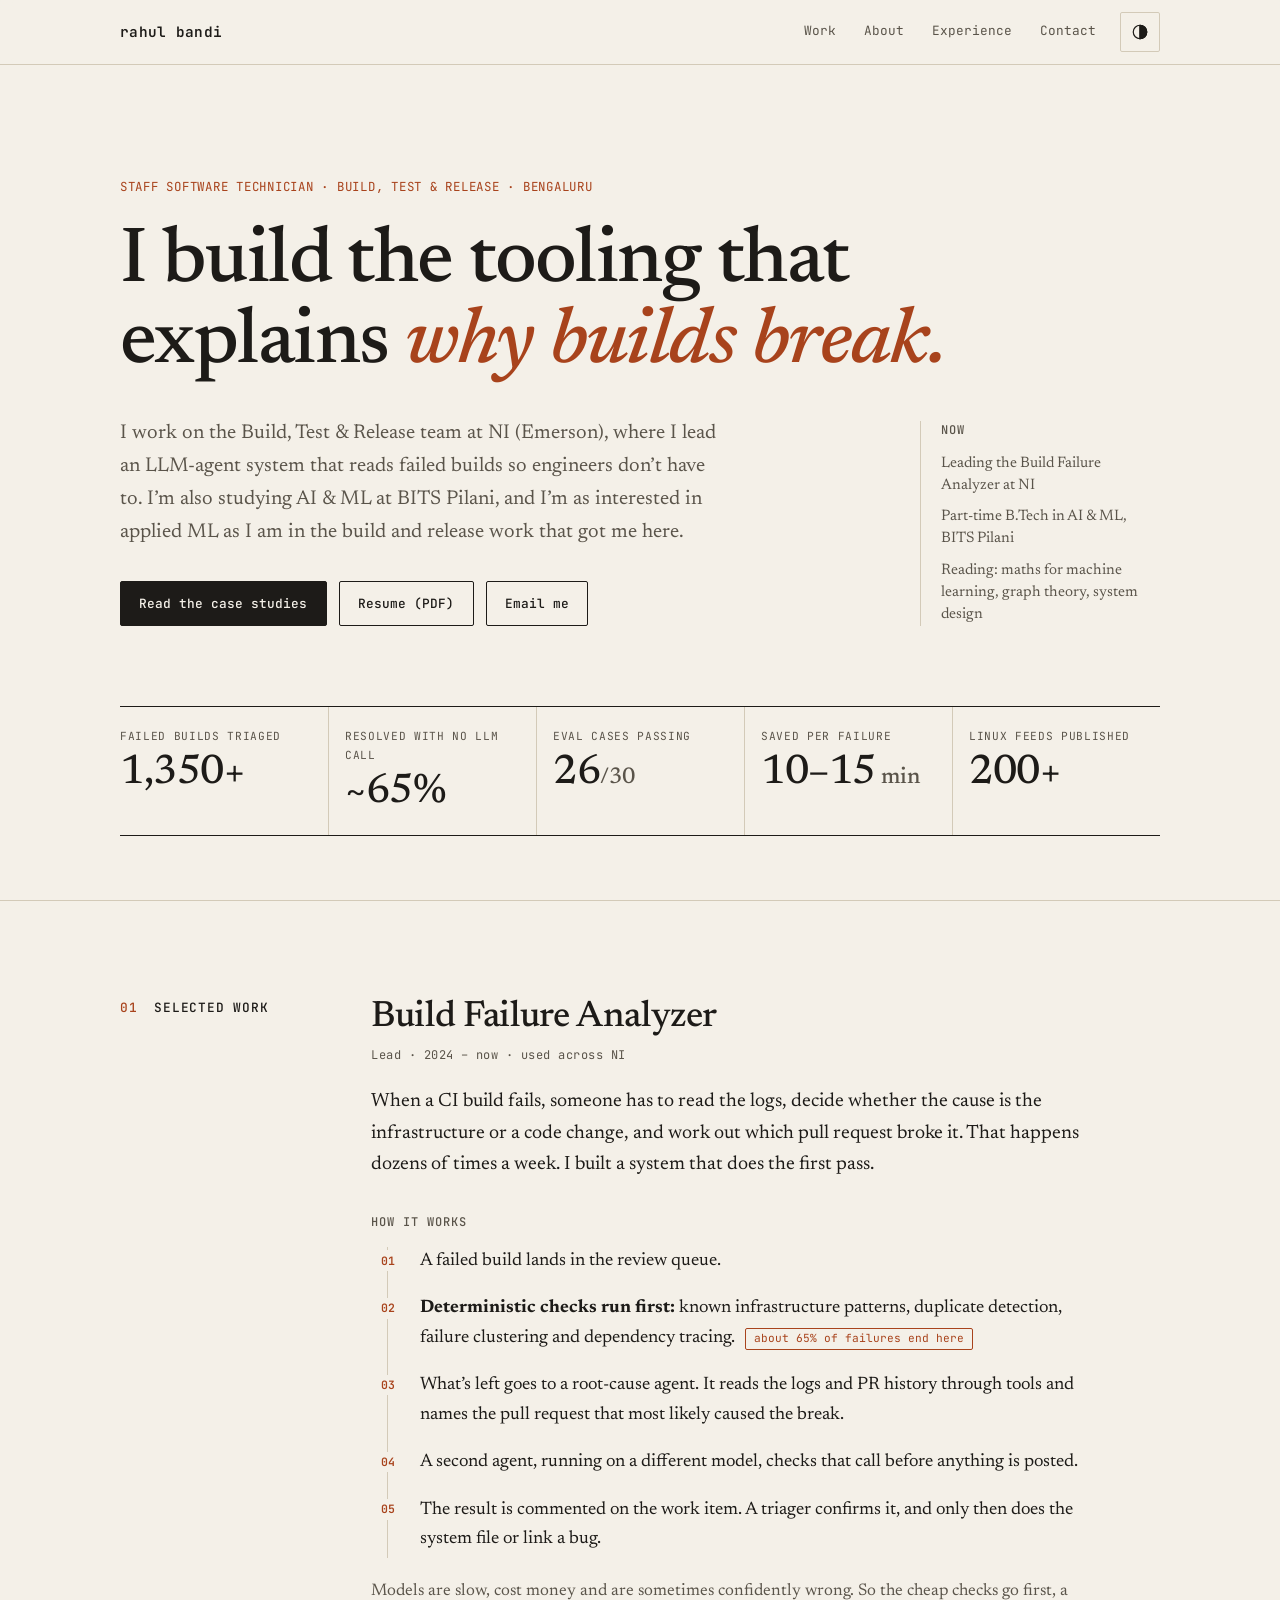
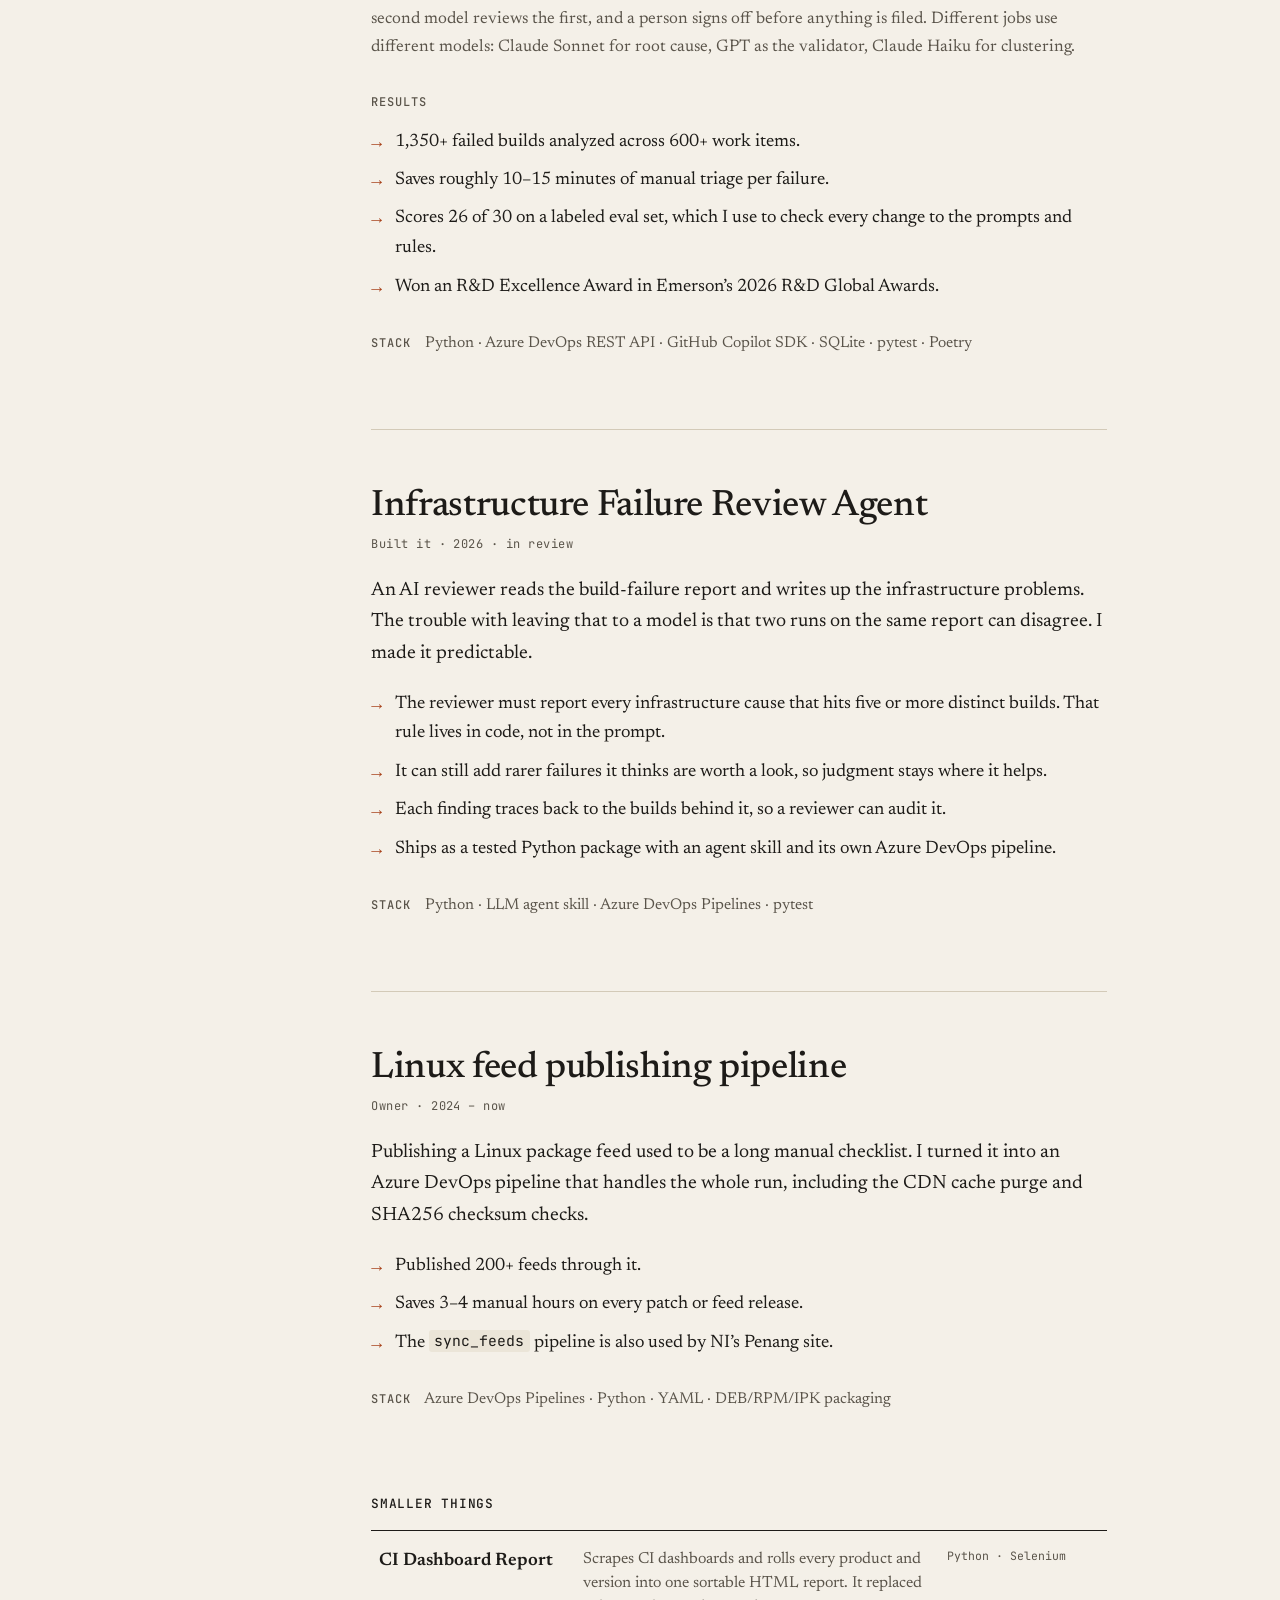
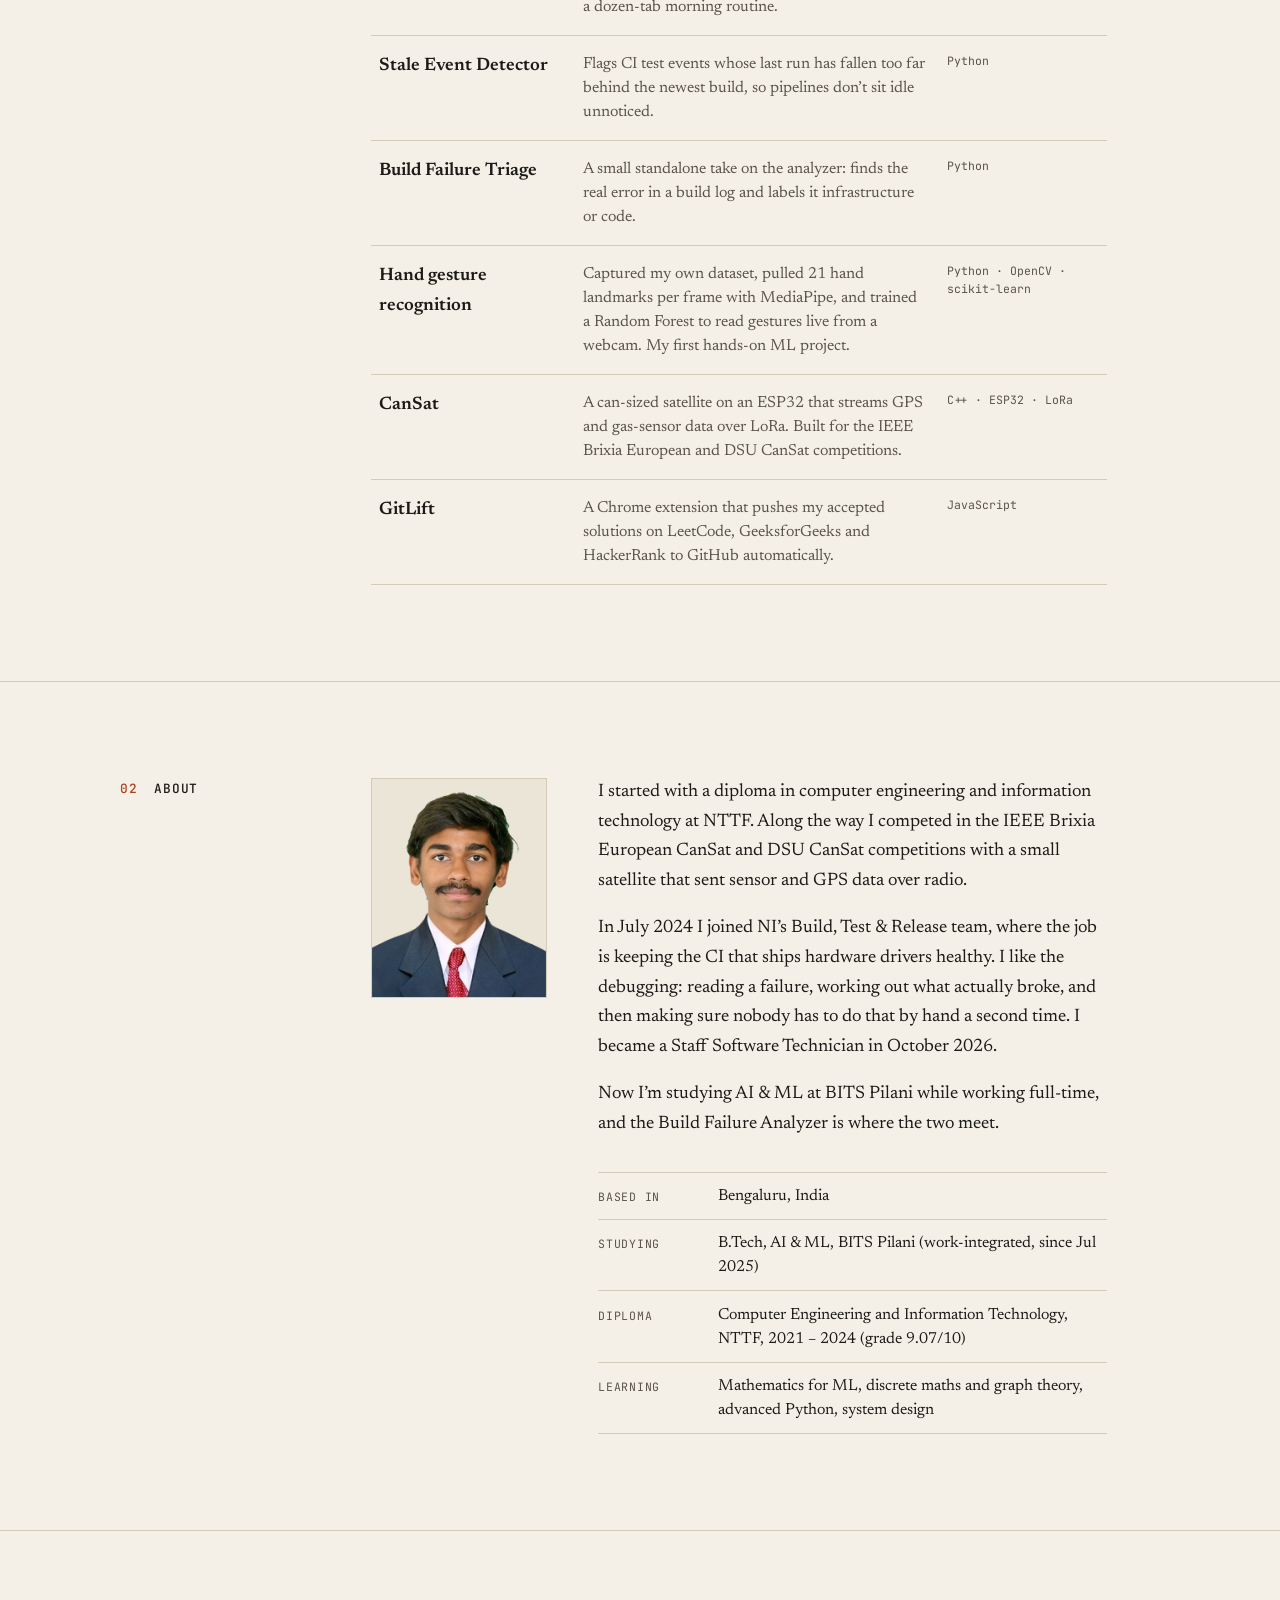
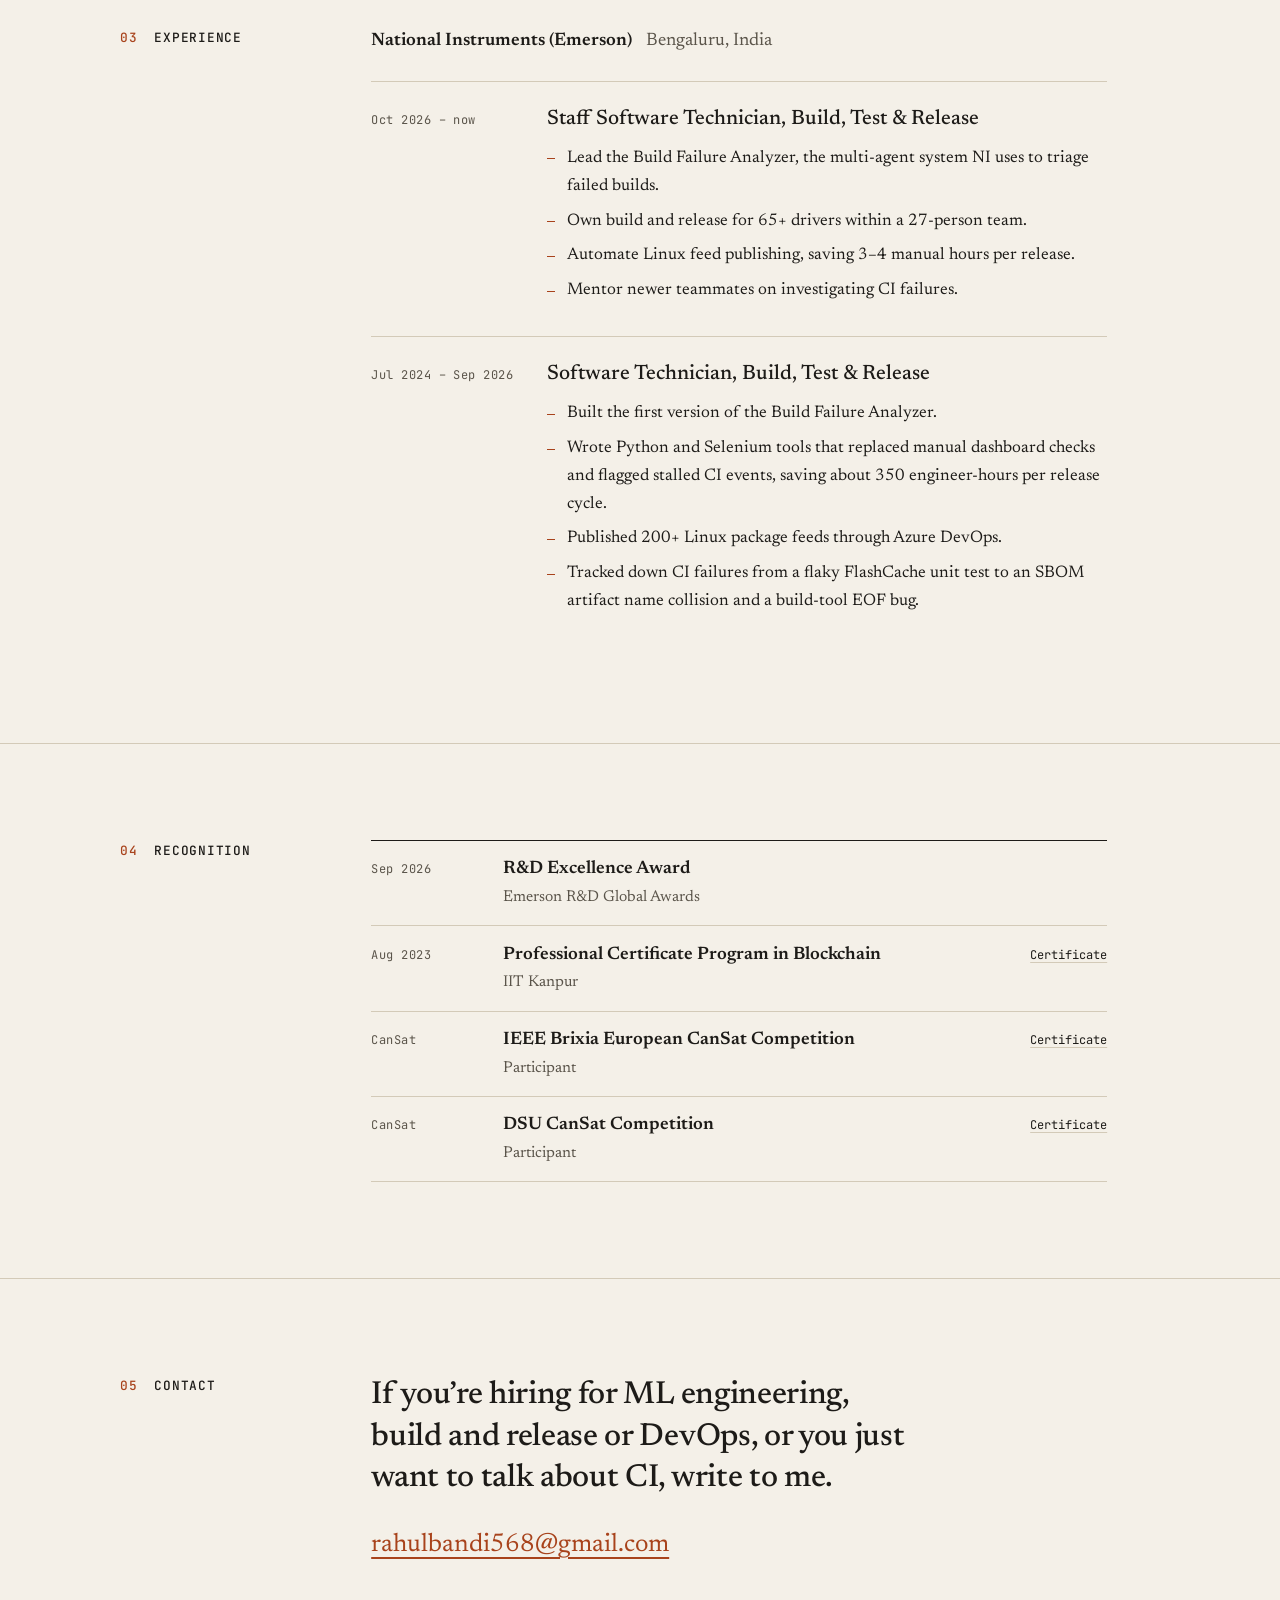
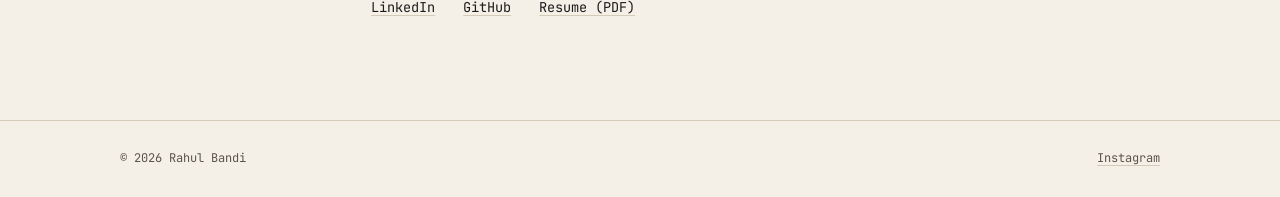
==== commit 679b5aa3: "Correct diploma field to Computer Engineering and Information Technology" ====
--- a/index.html
+++ b/index.html
@@ -264,9 +264,9 @@
           <img class="about__photo" src="assets/rahul.webp" width="413" height="531" alt="Portrait of Rahul Bandi" loading="lazy" decoding="async">
           <div class="about__text">
             <p>
-              I started in mechatronics. I did my diploma at NTTF, and along the way competed in the
-              IEEE Brixia European CanSat and DSU CanSat competitions with a small satellite that sent
-              sensor and GPS data over radio.
+              I started with a diploma in computer engineering and information technology at NTTF.
+              Along the way I competed in the IEEE Brixia European CanSat and DSU CanSat competitions
+              with a small satellite that sent sensor and GPS data over radio.
             </p>
             <p>
               In July 2024 I joined NI&rsquo;s Build, Test &amp; Release team, where the job is keeping
@@ -281,7 +281,7 @@
             <dl class="facts">
               <div><dt>Based in</dt><dd>Bengaluru, India</dd></div>
               <div><dt>Studying</dt><dd>B.Tech, AI &amp; ML, BITS Pilani (work-integrated, since Jul 2025)</dd></div>
-              <div><dt>Diploma</dt><dd>Mechatronics Engineering, NTTF, 2021 &ndash; 2024 (grade 9.07/10)</dd></div>
+              <div><dt>Diploma</dt><dd>Computer Engineering and Information Technology, NTTF, 2021 &ndash; 2024 (grade 9.07/10)</dd></div>
               <div><dt>Learning</dt><dd>Mathematics for ML, discrete maths and graph theory, advanced Python, system design</dd></div>
             </dl>
           </div>
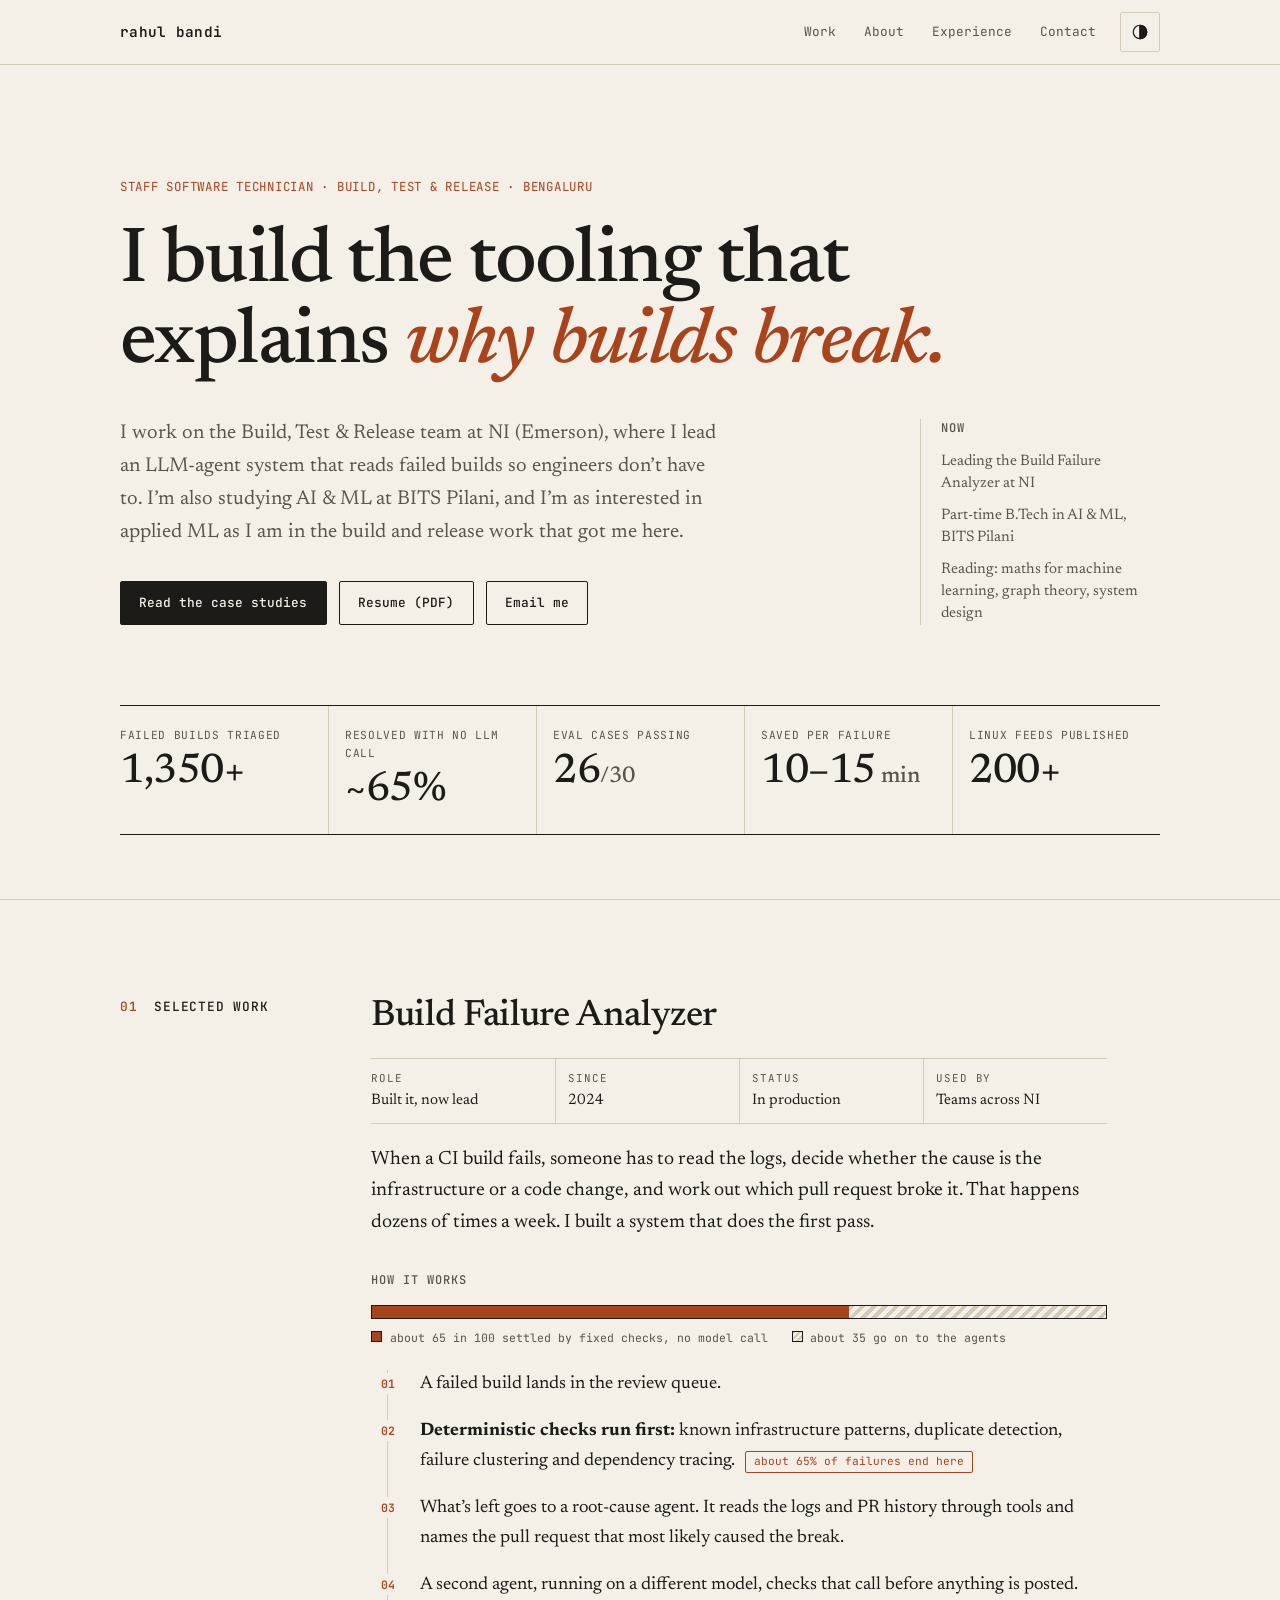
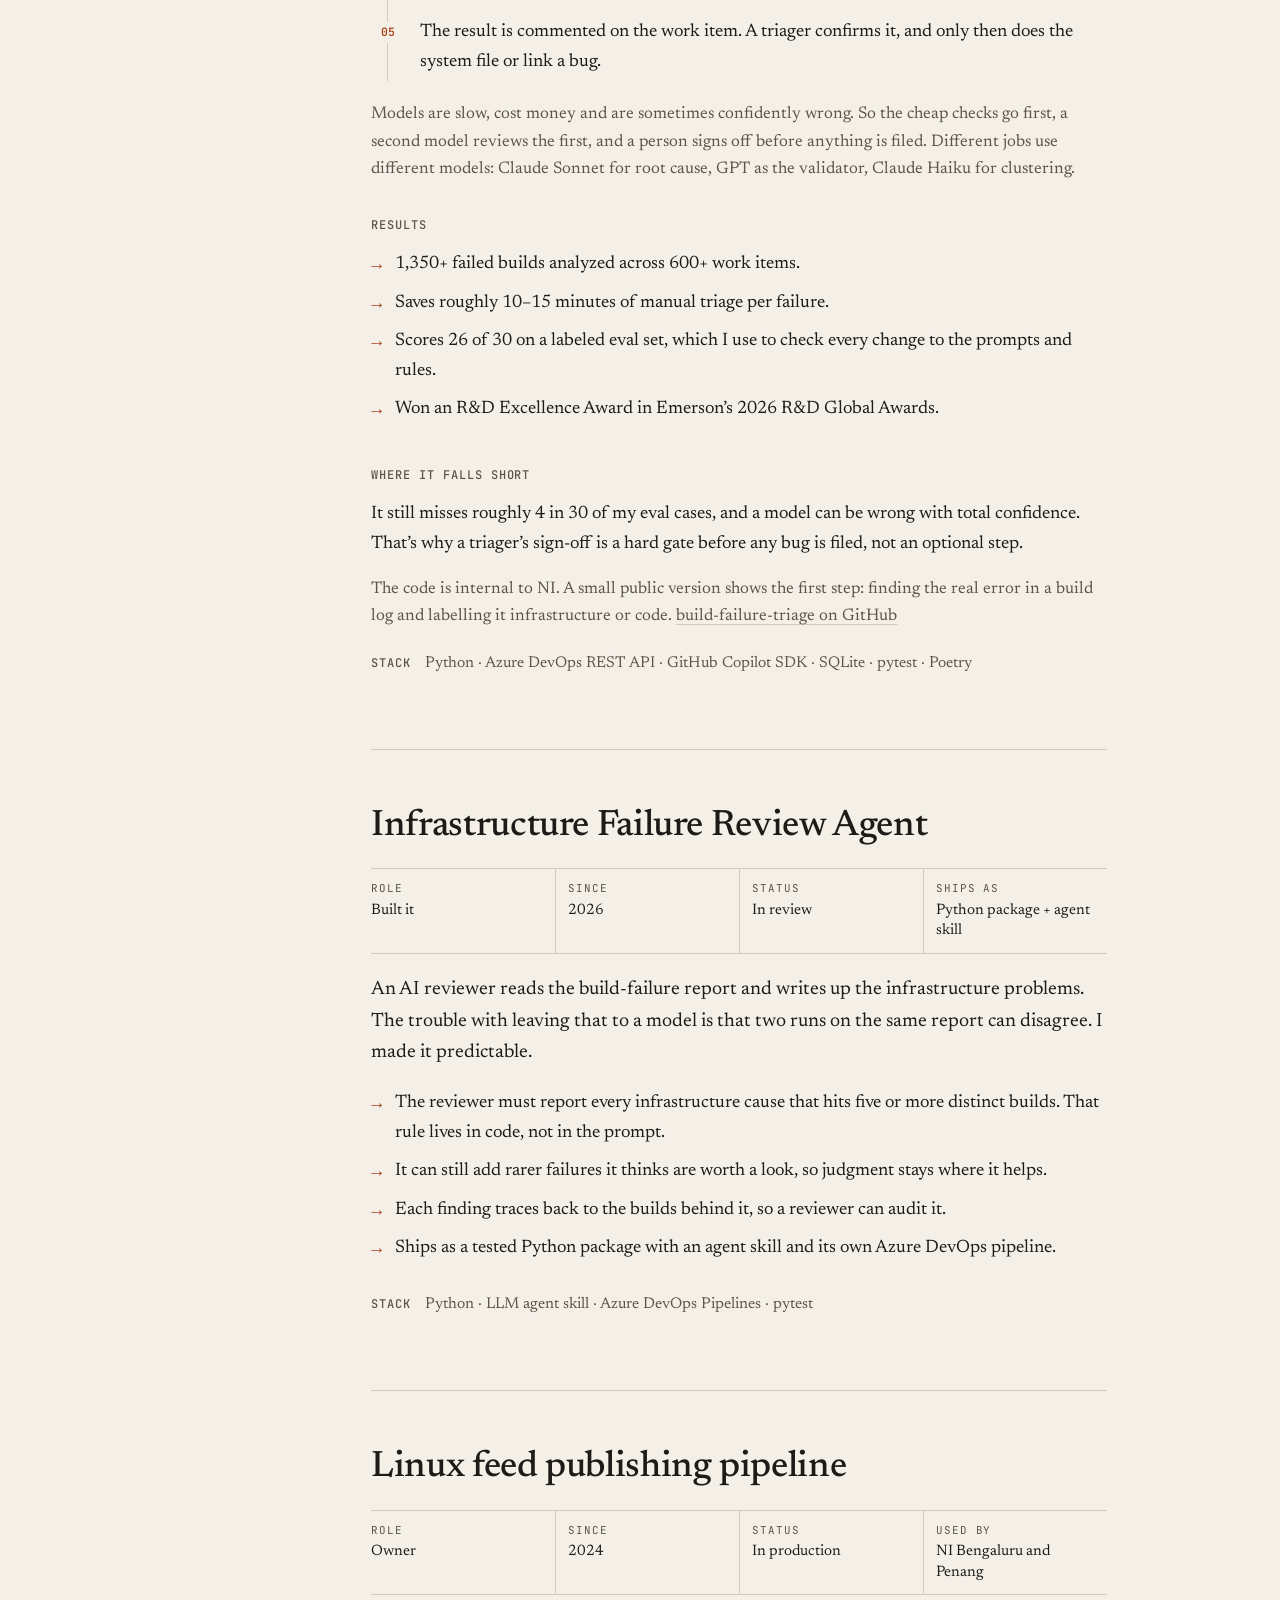
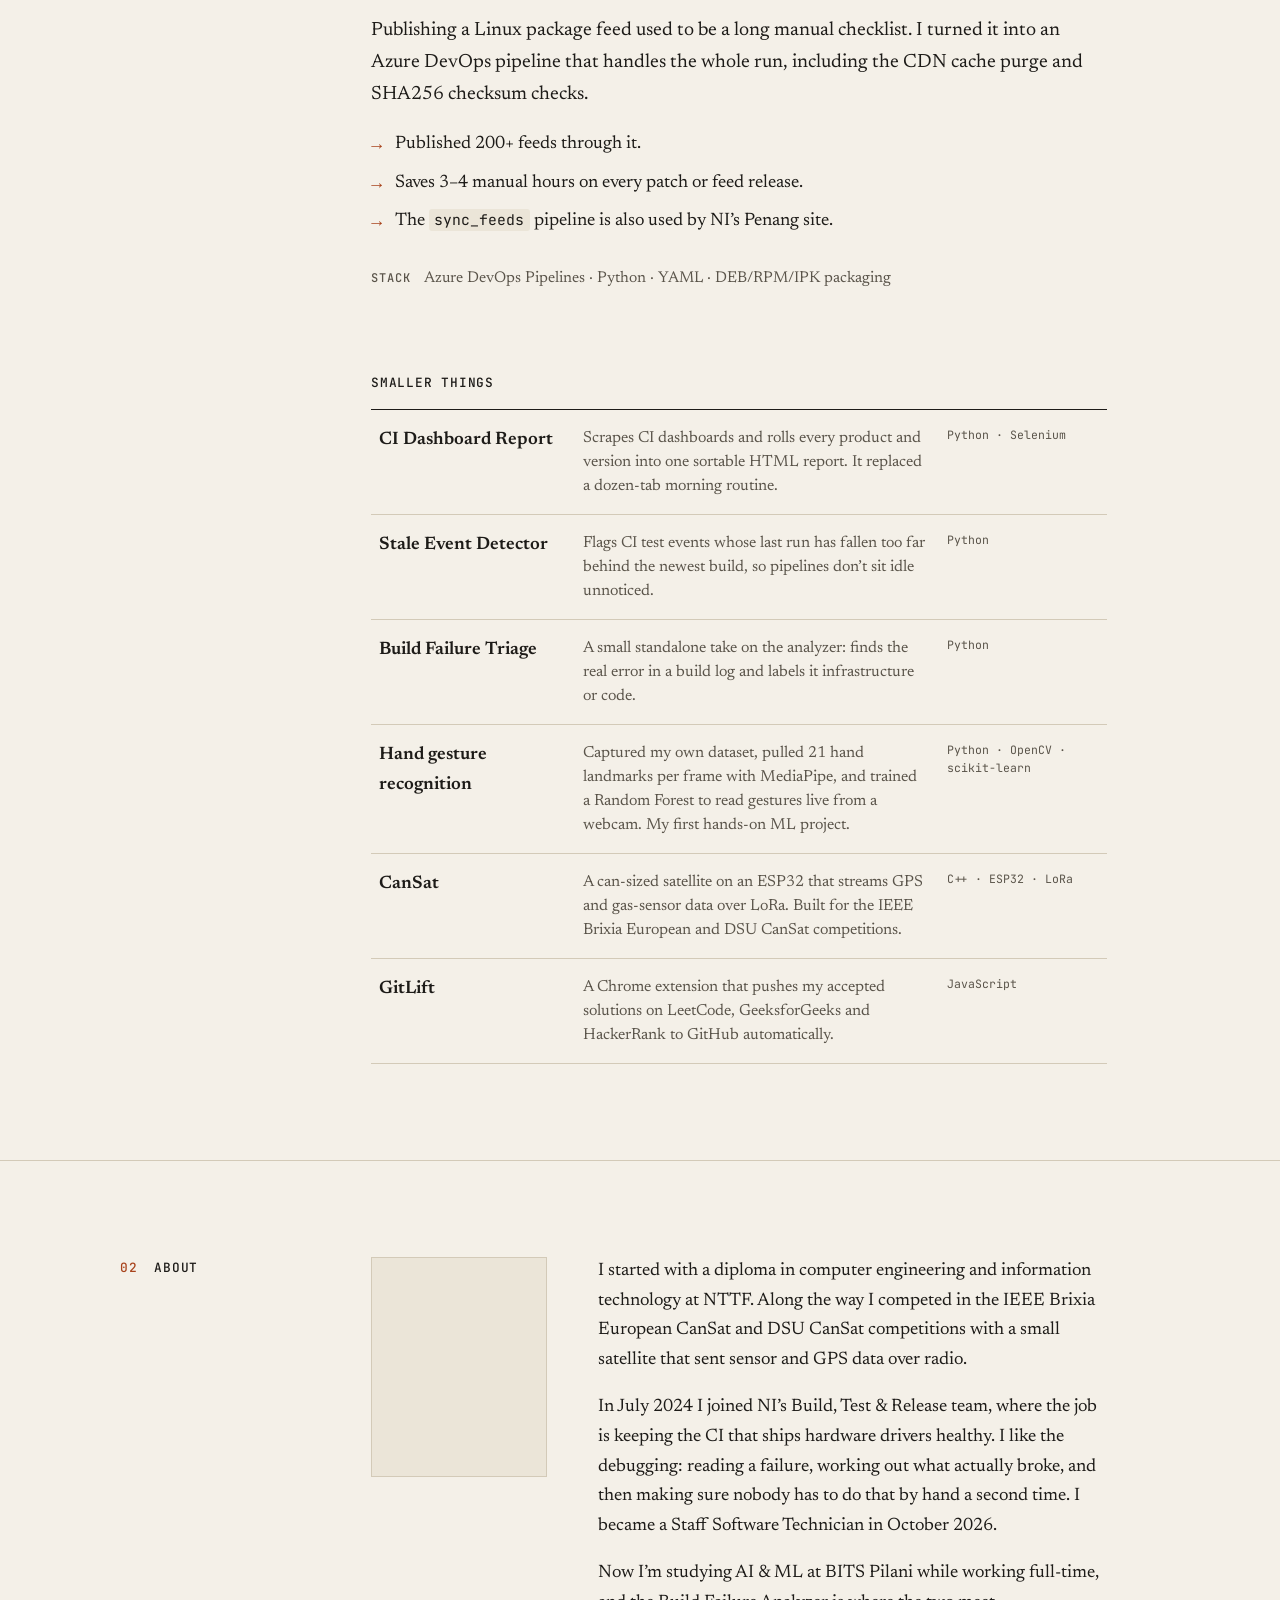
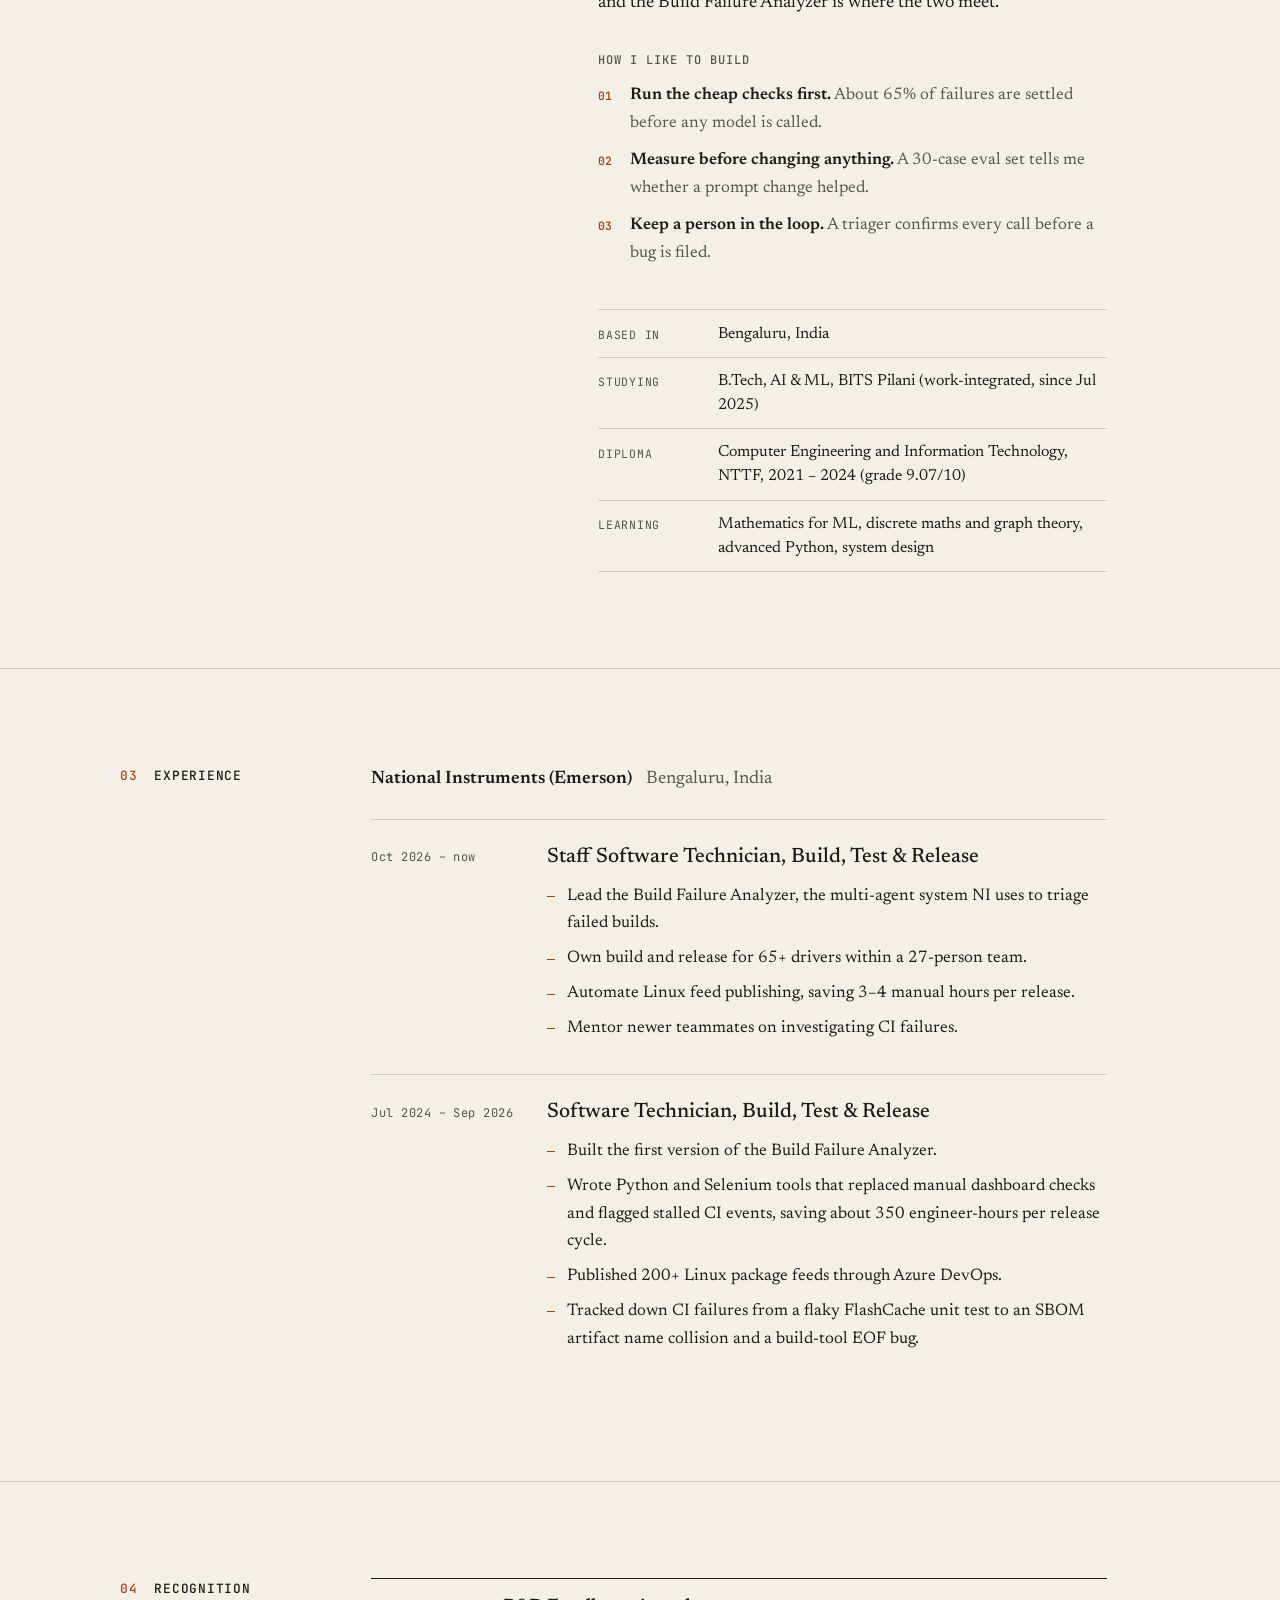
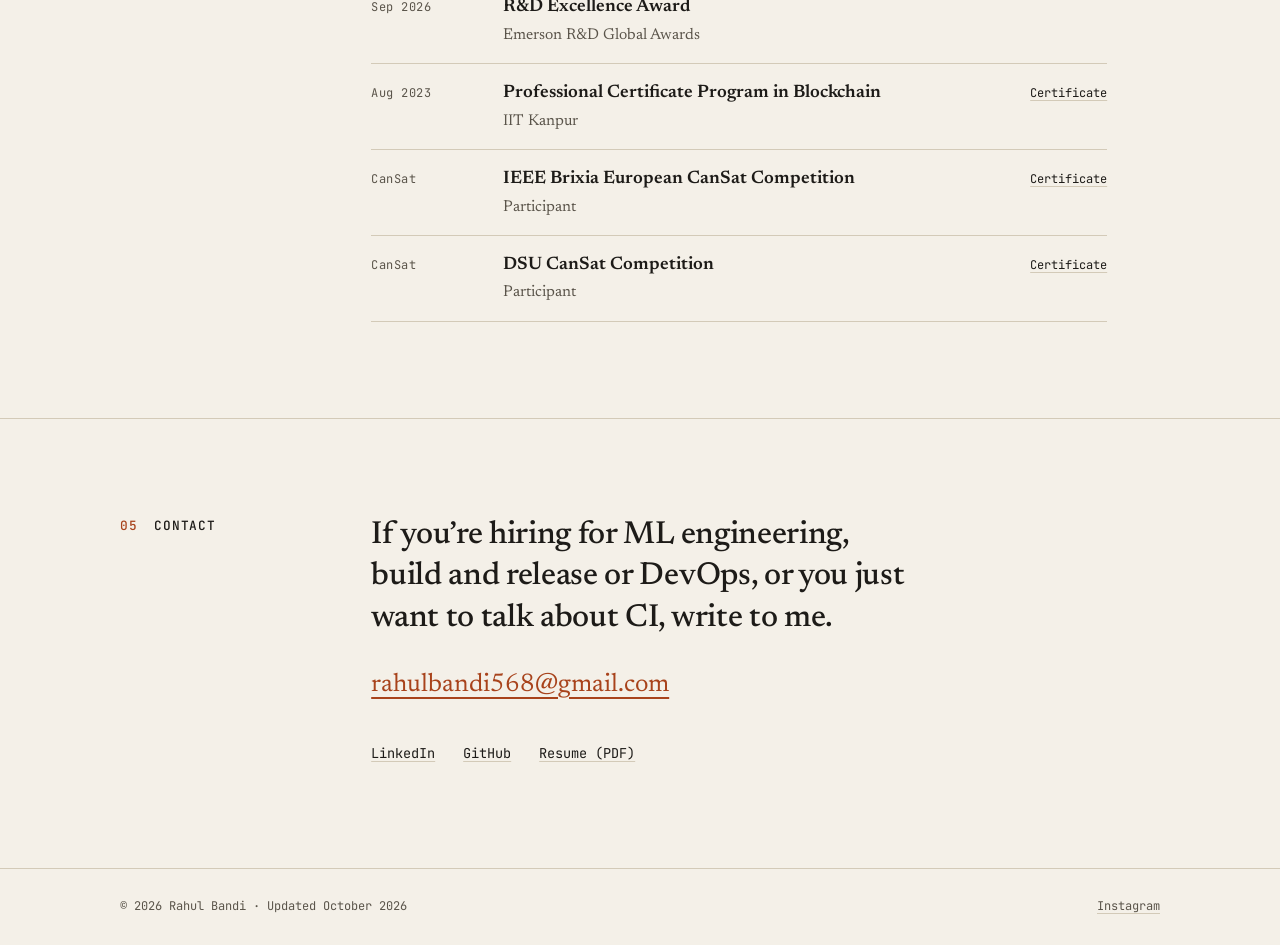
==== commit 193280c3: "Improve project presentation, branding and technical quality Add case-study snapshots, 65% split vis" ====
--- a/index.html
+++ b/index.html
@@ -2,9 +2,12 @@
 <html lang="en">
 <head>
   <meta charset="utf-8">
+  <meta http-equiv="Content-Security-Policy" content="default-src 'none'; script-src 'self'; style-src 'self'; font-src 'self'; img-src 'self' data:; connect-src 'self'; manifest-src 'self'; base-uri 'none'; form-action 'none'">
+  <meta name="referrer" content="strict-origin-when-cross-origin">
   <meta name="viewport" content="width=device-width, initial-scale=1">
   <title>Rahul Bandi - LLM agents for CI, build &amp; release engineering</title>
   <meta name="description" content="Rahul Bandi, Staff Software Technician at NI (Emerson). Builds LLM agents and automation that explain why CI builds fail. Bengaluru, India.">
+  <meta name="author" content="Rahul Bandi">
   <link rel="canonical" href="https://rahulbandi.com/">
   <meta name="color-scheme" content="light dark">
   <meta name="theme-color" content="#f4f0e8">
@@ -24,27 +27,25 @@
   <meta name="twitter:image" content="https://rahulbandi.com/assets/og.png">
 
   <link rel="icon" href="assets/favicon.svg" type="image/svg+xml">
+  <link rel="apple-touch-icon" href="assets/apple-touch-icon.png">
+  <link rel="manifest" href="site.webmanifest">
   <link rel="preload" href="assets/fonts/newsreader-normal.woff2" as="font" type="font/woff2" crossorigin>
   <link rel="preload" href="assets/fonts/jetbrains-mono-normal.woff2" as="font" type="font/woff2" crossorigin>
   <link rel="stylesheet" href="style.css">
 
-  <script>
-    // Resolve the theme before first paint so there is no flash.
-    (function () {
-      var saved = null;
-      try { saved = localStorage.getItem('theme'); } catch (e) {}
-      var dark = saved ? saved === 'dark' : window.matchMedia('(prefers-color-scheme: dark)').matches;
-      document.documentElement.setAttribute('data-theme', dark ? 'dark' : 'light');
-    })();
-  </script>
+  <script src="assets/theme-init.js"></script>
 
   <script type="application/ld+json">
   {
     "@context": "https://schema.org",
     "@type": "Person",
+    "@id": "https://rahulbandi.com/#rahul",
     "name": "Rahul Bandi",
     "url": "https://rahulbandi.com/",
+    "image": "https://rahulbandi.com/assets/rahul.webp",
     "jobTitle": "Staff Software Technician",
+    "description": "Builds LLM agents and automation that explain why CI builds fail.",
+    "knowsAbout": ["Build and release engineering", "CI/CD", "LLM agents", "Azure DevOps", "Python"],
     "worksFor": { "@type": "Organization", "name": "National Instruments (Emerson)" },
     "alumniOf": { "@type": "CollegeOrUniversity", "name": "BITS Pilani" },
     "address": { "@type": "PostalAddress", "addressLocality": "Bengaluru", "addressCountry": "IN" },
@@ -110,7 +111,7 @@
         </aside>
       </div>
 
-      <dl class="metrics" aria-label="Results at a glance">
+      <dl class="metrics">
         <div><dt>Failed builds triaged</dt><dd>1,350+</dd></div>
         <div><dt>Resolved with no LLM call</dt><dd>~65%</dd></div>
         <div><dt>Eval cases passing</dt><dd>26<span>/30</span></dd></div>
@@ -127,7 +128,12 @@
           <article class="case" aria-labelledby="case-bfa">
             <header class="case__head">
               <h3 id="case-bfa">Build Failure Analyzer</h3>
-              <p class="case__meta">Lead &middot; 2024 &ndash; now &middot; used across NI</p>
+              <dl class="snapshot">
+                <div><dt>Role</dt><dd>Built it, now lead</dd></div>
+                <div><dt>Since</dt><dd>2024</dd></div>
+                <div><dt>Status</dt><dd>In production</dd></div>
+                <div><dt>Used by</dt><dd>Teams across NI</dd></div>
+              </dl>
             </header>
 
             <p class="case__lede">
@@ -137,6 +143,15 @@
             </p>
 
             <h4 class="mono-label">How it works</h4>
+            <figure class="split">
+              <div class="split__bar" role="img" aria-label="Of every 100 failed builds, about 65 are resolved by deterministic checks and about 35 go on to the agents.">
+                <span class="split__a"></span><span class="split__b"></span>
+              </div>
+              <figcaption>
+                <span><i class="swatch swatch--a" aria-hidden="true"></i>about 65 in 100 settled by fixed checks, no model call</span>
+                <span><i class="swatch swatch--b" aria-hidden="true"></i>about 35 go on to the agents</span>
+              </figcaption>
+            </figure>
             <ol class="flow">
               <li>A failed build lands in the review queue.</li>
               <li>
@@ -162,13 +177,29 @@
               <li>Scores 26 of 30 on a labeled eval set, which I use to check every change to the prompts and rules.</li>
               <li>Won an R&amp;D Excellence Award in Emerson&rsquo;s 2026 R&amp;D Global Awards.</li>
             </ul>
+            <h4 class="mono-label">Where it falls short</h4>
+            <p>
+              It still misses roughly 4 in 30 of my eval cases, and a model can be wrong with total
+              confidence. That&rsquo;s why a triager&rsquo;s sign-off is a hard gate before any bug is
+              filed, not an optional step.
+            </p>
+            <p class="case__links">
+              The code is internal to NI. A small public version shows the first step: finding the real
+              error in a build log and labelling it infrastructure or code.
+              <a href="https://github.com/Bandi-Rahul/build-failure-triage" target="_blank" rel="noopener noreferrer">build-failure-triage on GitHub<span class="sr-only"> (opens in new tab)</span></a>
+            </p>
             <p class="stack"><span class="mono-label">Stack</span> Python &middot; Azure DevOps REST API &middot; GitHub Copilot SDK &middot; SQLite &middot; pytest &middot; Poetry</p>
           </article>
 
           <article class="case" aria-labelledby="case-review">
             <header class="case__head">
               <h3 id="case-review">Infrastructure Failure Review Agent</h3>
-              <p class="case__meta">Built it &middot; 2026 &middot; in review</p>
+              <dl class="snapshot">
+                <div><dt>Role</dt><dd>Built it</dd></div>
+                <div><dt>Since</dt><dd>2026</dd></div>
+                <div><dt>Status</dt><dd>In review</dd></div>
+                <div><dt>Ships as</dt><dd>Python package + agent skill</dd></div>
+              </dl>
             </header>
             <p class="case__lede">
               An AI reviewer reads the build-failure report and writes up the infrastructure problems.
@@ -187,7 +218,12 @@
           <article class="case" aria-labelledby="case-feeds">
             <header class="case__head">
               <h3 id="case-feeds">Linux feed publishing pipeline</h3>
-              <p class="case__meta">Owner &middot; 2024 &ndash; now</p>
+              <dl class="snapshot">
+                <div><dt>Role</dt><dd>Owner</dd></div>
+                <div><dt>Since</dt><dd>2024</dd></div>
+                <div><dt>Status</dt><dd>In production</dd></div>
+                <div><dt>Used by</dt><dd>NI Bengaluru and Penang</dd></div>
+              </dl>
             </header>
             <p class="case__lede">
               Publishing a Linux package feed used to be a long manual checklist. I turned it into an
@@ -278,6 +314,12 @@
               Now I&rsquo;m studying AI &amp; ML at BITS Pilani while working full-time, and the
               Build Failure Analyzer is where the two meet.
             </p>
+            <h3 class="mono-label principles-title">How I like to build</h3>
+            <ol class="principles">
+              <li><strong>Run the cheap checks first.</strong> About 65% of failures are settled before any model is called.</li>
+              <li><strong>Measure before changing anything.</strong> A 30-case eval set tells me whether a prompt change helped.</li>
+              <li><strong>Keep a person in the loop.</strong> A triager confirms every call before a bug is filed.</li>
+            </ol>
             <dl class="facts">
               <div><dt>Based in</dt><dd>Bengaluru, India</dd></div>
               <div><dt>Studying</dt><dd>B.Tech, AI &amp; ML, BITS Pilani (work-integrated, since Jul 2025)</dd></div>
@@ -363,8 +405,8 @@
           </p>
           <p><a class="contact__mail" href="mailto:rahulbandi568@gmail.com">rahulbandi568@gmail.com</a></p>
           <ul class="contact__links">
-            <li><a href="https://www.linkedin.com/in/rahul-bandi-479272272/" target="_blank" rel="noopener noreferrer">LinkedIn<span class="sr-only"> (opens in new tab)</span></a></li>
-            <li><a href="https://github.com/Bandi-Rahul" target="_blank" rel="noopener noreferrer">GitHub<span class="sr-only"> (opens in new tab)</span></a></li>
+            <li><a href="https://www.linkedin.com/in/rahul-bandi-479272272/" target="_blank" rel="me noopener noreferrer">LinkedIn<span class="sr-only"> (opens in new tab)</span></a></li>
+            <li><a href="https://github.com/Bandi-Rahul" target="_blank" rel="me noopener noreferrer">GitHub<span class="sr-only"> (opens in new tab)</span></a></li>
             <li><a href="Rahul_Bandi_Resume.pdf">Resume (PDF)</a></li>
           </ul>
         </div>
@@ -374,7 +416,7 @@
 
   <footer class="site-footer">
     <div class="wrap site-footer__inner">
-      <p>&copy; 2026 Rahul Bandi</p>
+      <p>&copy; 2026 Rahul Bandi &middot; Updated October 2026</p>
       <p><a href="https://www.instagram.com/rahul._.bandi_/" target="_blank" rel="noopener noreferrer">Instagram<span class="sr-only"> (opens in new tab)</span></a></p>
     </div>
   </footer>
--- a/style.css
+++ b/style.css
@@ -177,6 +177,8 @@
 .site-nav { margin-left: auto; }
 .site-nav ul { display: flex; gap: 1.75rem; }
 .site-nav a {
+  display: inline-block;
+  padding: 0.6rem 0;
   font-family: var(--mono);
   font-size: 0.8rem;
   text-decoration: none;
@@ -185,6 +187,7 @@
 .site-nav a:hover { color: var(--ink); }
 
 .site-header__tools { display: flex; align-items: center; gap: 0.5rem; }
+html:not(.js) .site-header__tools { display: none; }
 .icon-btn {
   display: inline-flex;
   align-items: center;
@@ -202,7 +205,6 @@
 }
 .icon-btn:hover { border-color: var(--ink); }
 .menu-btn { display: none; font-family: var(--mono); font-size: 0.78rem; }
-
 /* ---------- Hero ---------- */
 .hero { padding-block: clamp(3.5rem, 9vw, 7rem) clamp(2.5rem, 6vw, 4rem); }
 .eyebrow {
@@ -237,8 +239,10 @@
 .hero__actions { display: flex; flex-wrap: wrap; gap: 0.75rem; margin-top: 2rem; }
 
 .btn {
-  display: inline-block;
-  padding: 0.7rem 1.15rem;
+  display: inline-flex;
+  align-items: center;
+  min-height: 2.75rem;
+  padding: 0.5rem 1.15rem;
   border: 1px solid var(--ink);
   border-radius: 2px;
   font-family: var(--mono);
@@ -307,17 +311,45 @@
   line-height: 1.15;
   letter-spacing: -0.01em;
 }
-.case__meta {
-  margin-top: 0.4rem;
-  font-family: var(--mono);
-  font-size: 0.75rem;
-  letter-spacing: 0.04em;
-  color: var(--ink-2);
-}
+.snapshot {
+  display: grid;
+  grid-template-columns: repeat(4, minmax(0, 1fr));
+  margin-top: 1.25rem;
+  border-block: 1px solid var(--rule);
+}
+.snapshot > div { padding: 0.7rem 0.75rem 0.7rem 0; }
+.snapshot > div + div { padding-left: 0.75rem; border-left: 1px solid var(--rule); }
+.snapshot dt {
+  font-family: var(--mono);
+  font-size: 0.68rem;
+  letter-spacing: 0.08em;
+  text-transform: uppercase;
+  color: var(--ink-2);
+}
+.snapshot dd { margin-top: 0.15rem; font-size: 0.95rem; line-height: 1.35; }
 .case__lede { margin-top: 1.25rem; font-size: 1.2rem; }
 .case__lede + .results { margin-top: 1.25rem; }
 .case h4 { margin: 2rem 0 0.9rem; }
 .case__note { margin-top: 1.25rem; color: var(--ink-2); font-size: 1.05rem; }
+.case__links { margin-top: 1rem; color: var(--ink-2); font-size: 1.05rem; }
+
+.split { margin: 0 0 1.5rem; }
+.split__bar { display: flex; height: 0.9rem; border: 1px solid var(--ink); }
+.split__a { width: 65%; background: var(--accent); }
+.split__b { width: 35%; background: repeating-linear-gradient(135deg, var(--rule) 0 4px, transparent 4px 8px); }
+.split figcaption {
+  display: flex;
+  flex-wrap: wrap;
+  gap: 0.25rem 1.5rem;
+  margin-top: 0.6rem;
+  font-family: var(--mono);
+  font-size: 0.72rem;
+  line-height: 1.5;
+  color: var(--ink-2);
+}
+.swatch { display: inline-block; width: 0.7rem; height: 0.7rem; margin-right: 0.45rem; vertical-align: -0.05rem; border: 1px solid var(--ink); }
+.swatch--a { background: var(--accent); }
+.swatch--b { background: repeating-linear-gradient(135deg, var(--rule) 0 2px, transparent 2px 4px); }
 
 .flow {
   counter-reset: step;
@@ -400,6 +432,26 @@
 .about { display: grid; grid-template-columns: 11rem minmax(0, 1fr); gap: var(--gap); align-items: start; }
 .about__photo { width: 100%; aspect-ratio: 4 / 5; object-fit: cover; object-position: top; background: var(--paper-2); border: 1px solid var(--rule); }
 .about__text p + p { margin-top: 1.1rem; }
+.principles-title { margin-top: 2rem; }
+.principles { counter-reset: p; margin-top: 0.75rem; }
+.principles li {
+  counter-increment: p;
+  position: relative;
+  padding: 0 0 0.6rem 2rem;
+  font-size: 1.05rem;
+  color: var(--ink-2);
+}
+.principles li::before {
+  content: counter(p, decimal-leading-zero);
+  position: absolute;
+  left: 0;
+  top: 0.2rem;
+  font-family: var(--mono);
+  font-size: 0.72rem;
+  font-weight: 600;
+  color: var(--accent);
+}
+.principles strong { color: var(--ink); font-weight: 600; }
 .facts { margin-top: 2rem; border-top: 1px solid var(--rule); }
 .facts > div {
   display: grid;
@@ -434,7 +486,7 @@
 .ledger__date { font-family: var(--mono); font-size: 0.75rem; letter-spacing: 0.04em; color: var(--ink-2); }
 .ledger__name { font-weight: 600; }
 .ledger__name span { display: block; font-weight: 400; font-size: 0.98rem; color: var(--ink-2); }
-.ledger__link { font-family: var(--mono); font-size: 0.75rem; }
+.ledger__link { display: inline-block; padding: 0.35rem 0; font-family: var(--mono); font-size: 0.75rem; }
 
 /* ---------- Contact ---------- */
 .contact__lead { max-width: 34rem; font-size: clamp(1.5rem, 3vw, 2rem); line-height: 1.3; font-weight: 500; letter-spacing: -0.01em; }
@@ -448,7 +500,11 @@
 }
 .contact__mail:hover { color: var(--ink); }
 .contact__links { display: flex; flex-wrap: wrap; gap: 1.75rem; margin-top: 1.75rem; }
-.contact__links a { font-family: var(--mono); font-size: 0.85rem; }
+.contact__links a { display: inline-block; padding: 0.5rem 0; font-family: var(--mono); font-size: 0.85rem; }
+
+/* ---------- 404 ---------- */
+.lost { padding-block: clamp(4rem, 14vw, 9rem); }
+.lost h1 { max-width: 14ch; margin-bottom: 1.5rem; }
 
 /* ---------- Footer ---------- */
 .site-footer { border-top: 1px solid var(--rule); }
@@ -471,25 +527,33 @@
   .ledger li { grid-template-columns: 1fr; gap: 0.15rem; }
   .ledger__link { margin-top: 0.25rem; }
 
-  .menu-btn { display: inline-flex; }
-  .site-nav {
+  .site-header__inner { flex-wrap: wrap; height: auto; padding-block: 0.6rem; }
+  .site-nav { order: 3; width: 100%; margin: 0; }
+  .site-nav ul { flex-wrap: wrap; gap: 0 1.25rem; }
+
+  .js .site-header__inner { flex-wrap: nowrap; height: 4rem; padding-block: 0; }
+  .js .menu-btn { display: inline-flex; }
+  .js .site-nav {
     position: absolute;
     top: 100%;
     left: 0;
     right: 0;
     display: none;
-    margin: 0;
+    width: auto;
     padding: 0.5rem clamp(1.25rem, 4vw, 2.5rem) 1rem;
     background: var(--paper);
     border-bottom: 1px solid var(--rule);
   }
-  .site-nav.is-open { display: block; }
-  .site-nav ul { flex-direction: column; gap: 0; }
-  .site-nav a { display: block; padding: 0.8rem 0; border-bottom: 1px solid var(--rule); font-size: 0.9rem; }
+  .js .site-nav.is-open { display: block; }
+  .js .site-nav ul { flex-direction: column; gap: 0; }
+  .js .site-nav a { display: block; padding: 0.8rem 0; border-bottom: 1px solid var(--rule); font-size: 0.9rem; }
 }
 
 @media (max-width: 36rem) {
   body { font-size: 1.0625rem; }
+  .snapshot { grid-template-columns: repeat(2, minmax(0, 1fr)); }
+  .snapshot > div:nth-child(3) { padding-left: 0; border-left: 0; }
+  .snapshot > div:nth-child(n + 3) { border-top: 1px solid var(--rule); }
   .about { grid-template-columns: 1fr; }
   .about__photo { max-width: 9rem; }
   .metrics { grid-template-columns: repeat(2, minmax(0, 1fr)); }
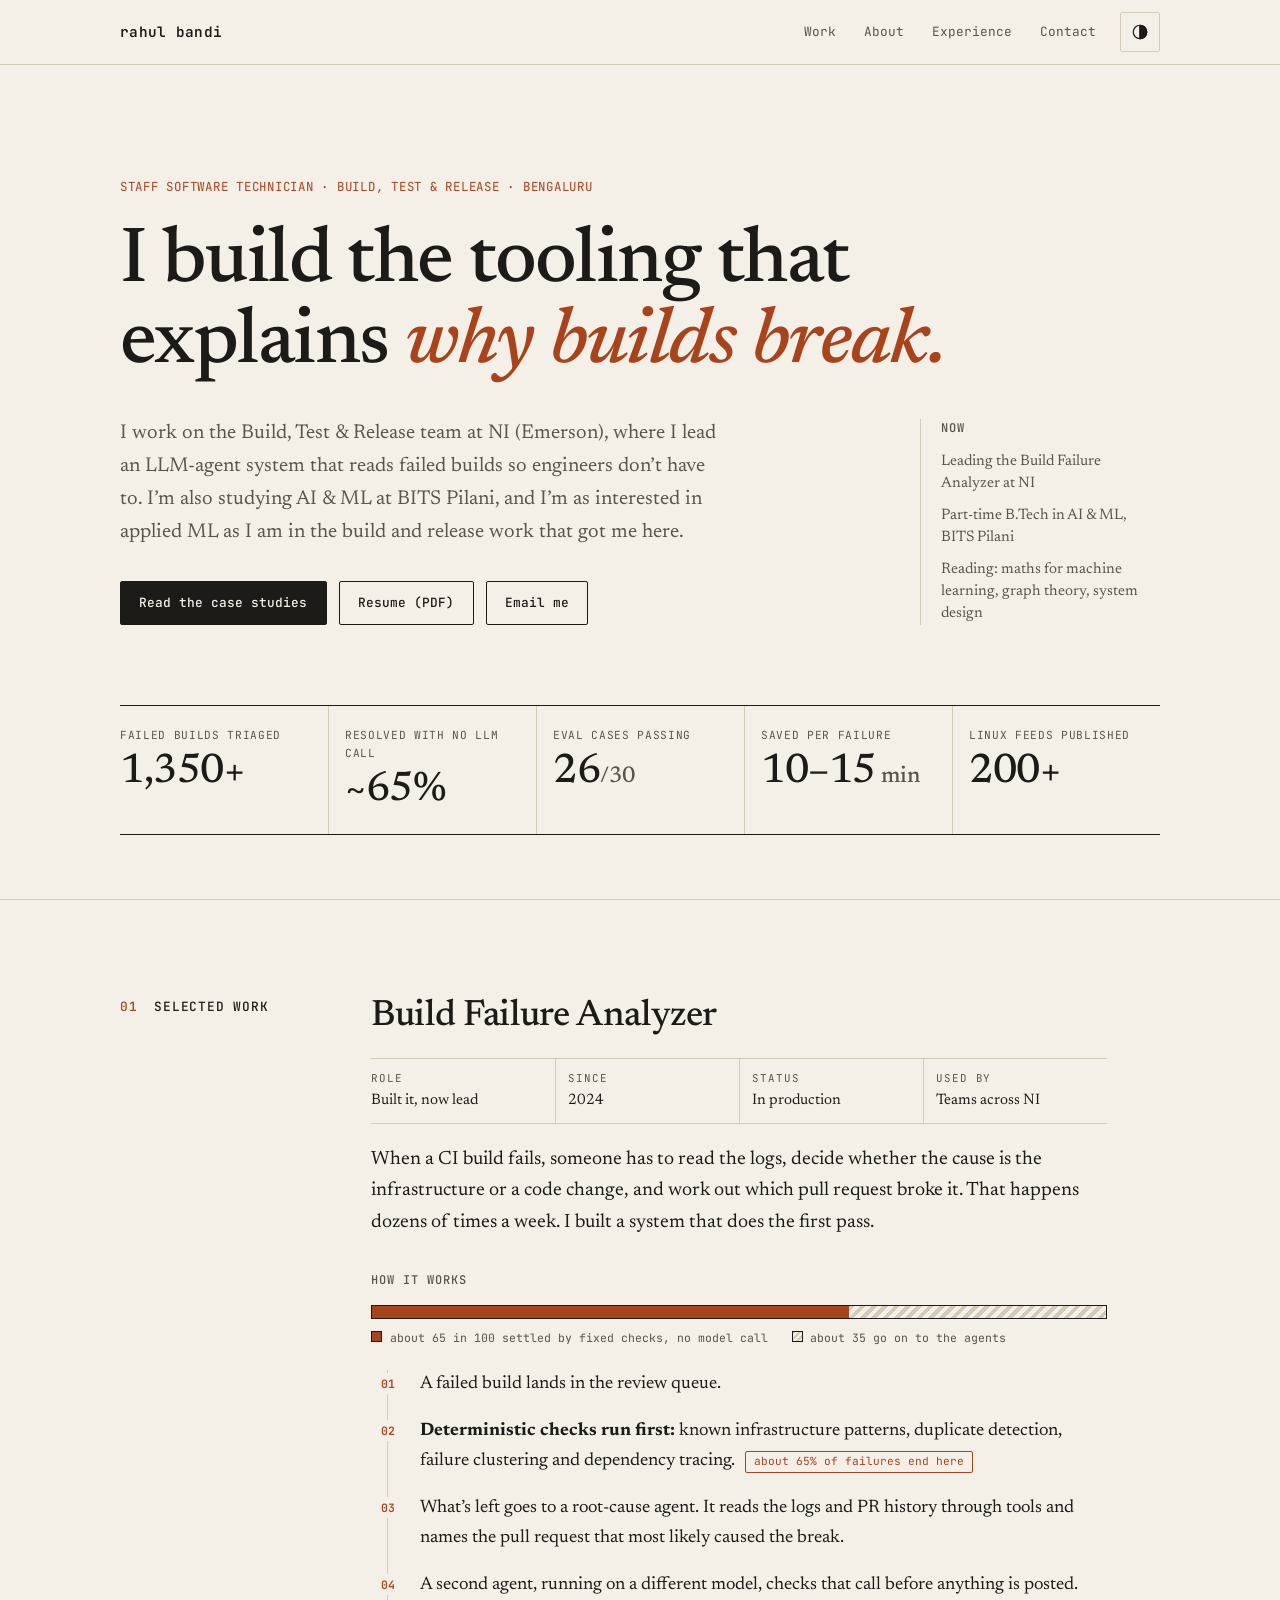
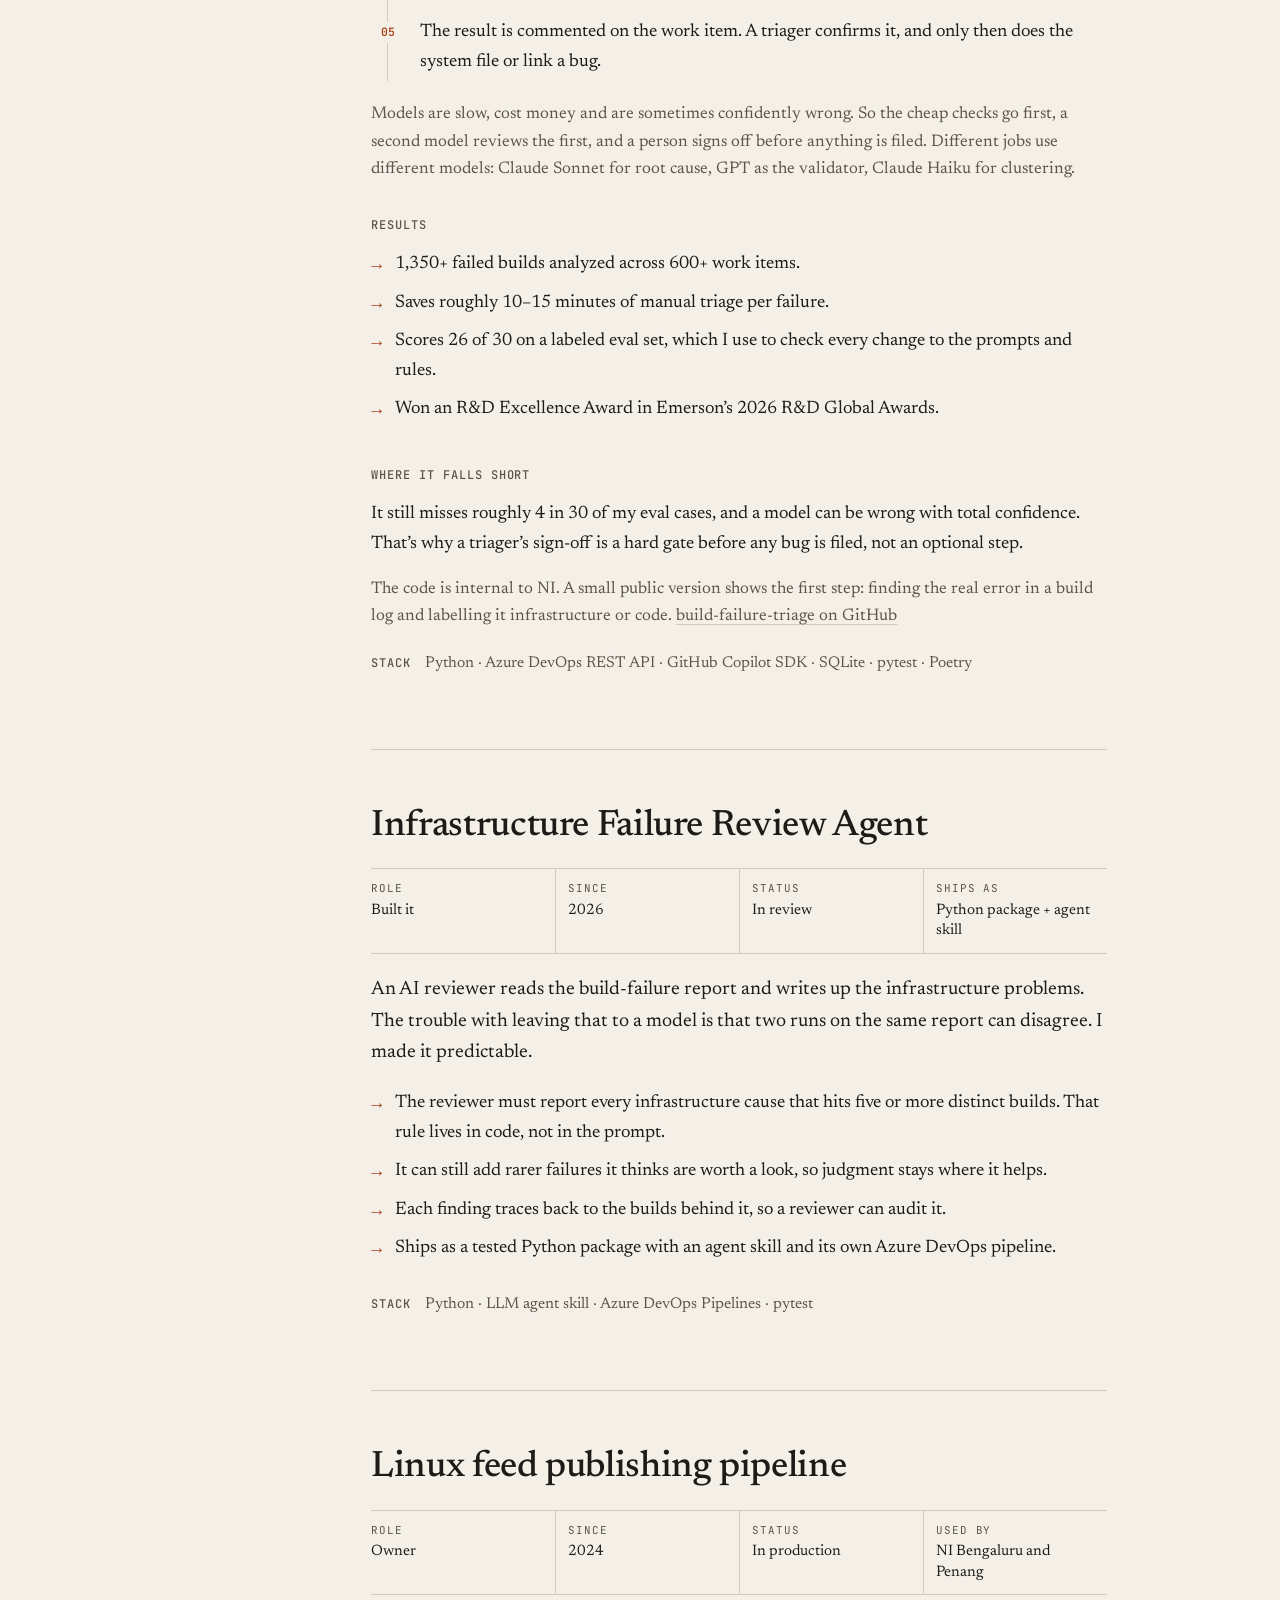
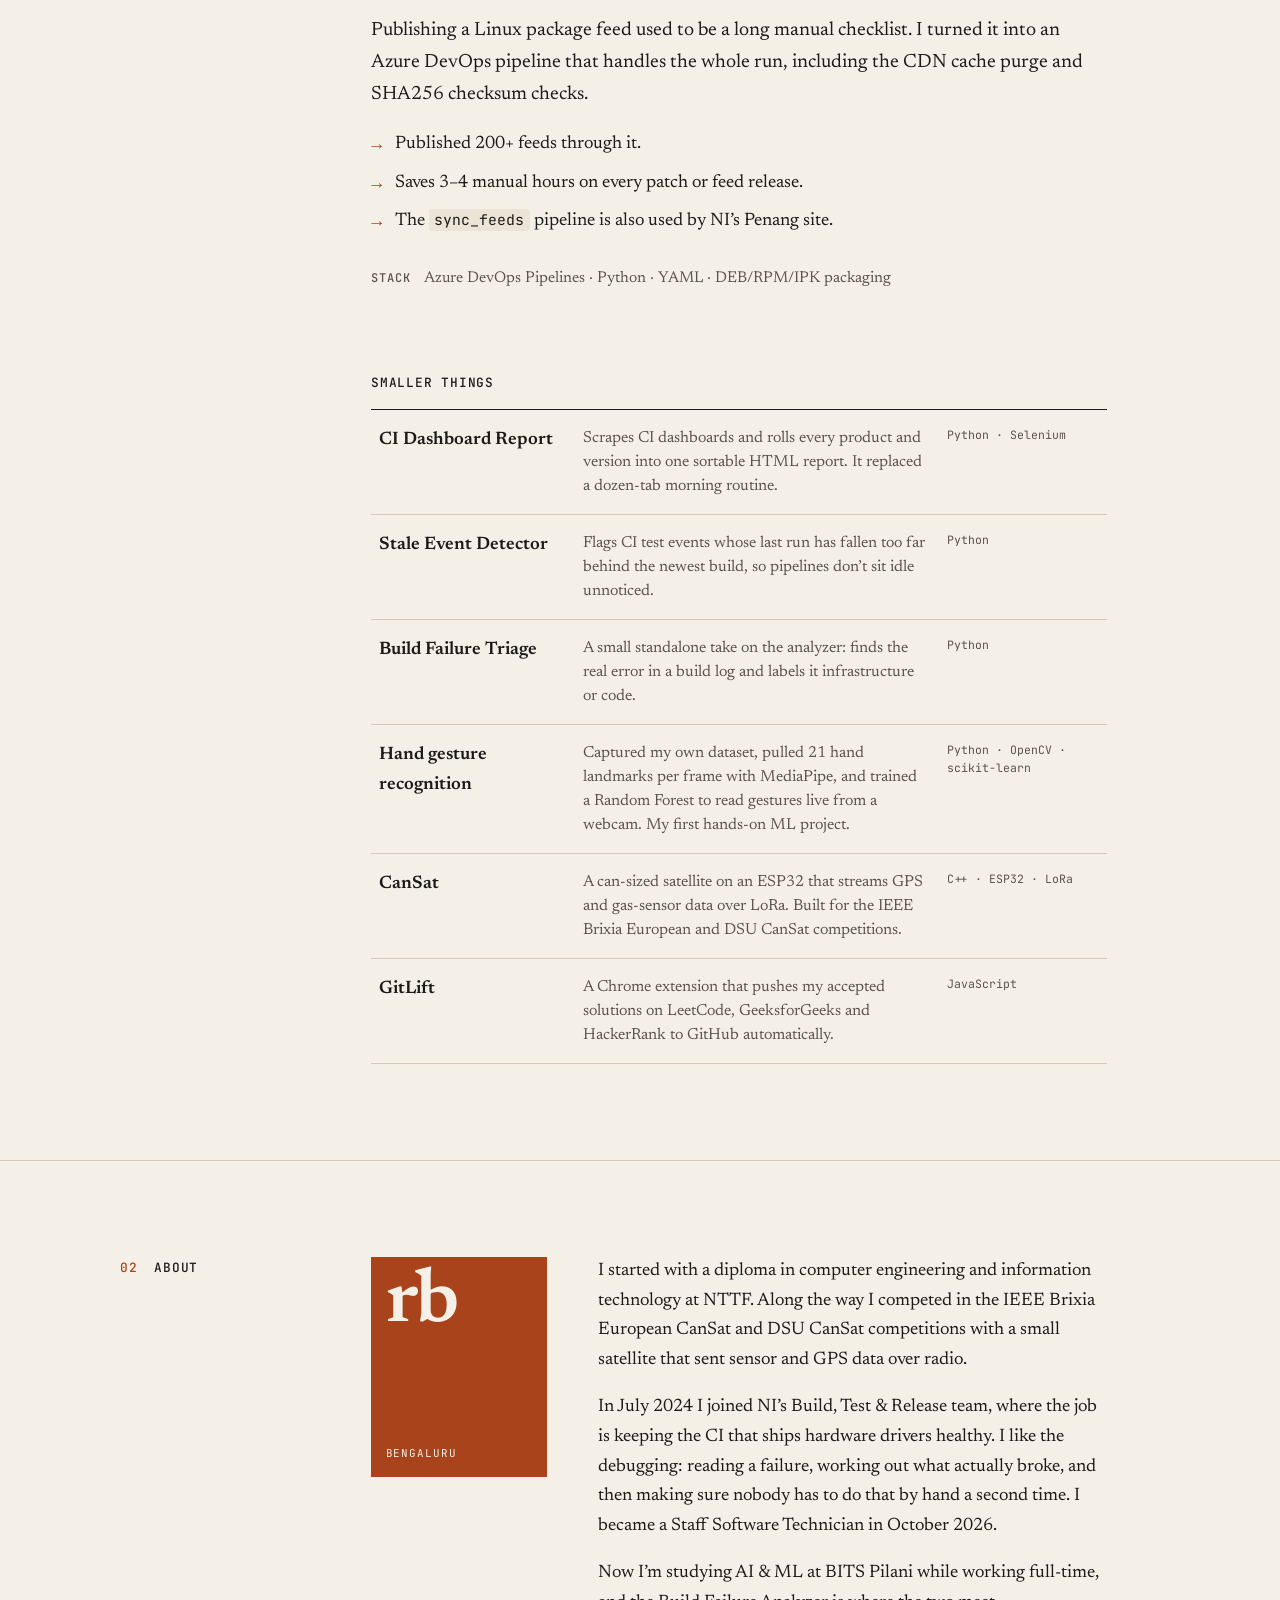
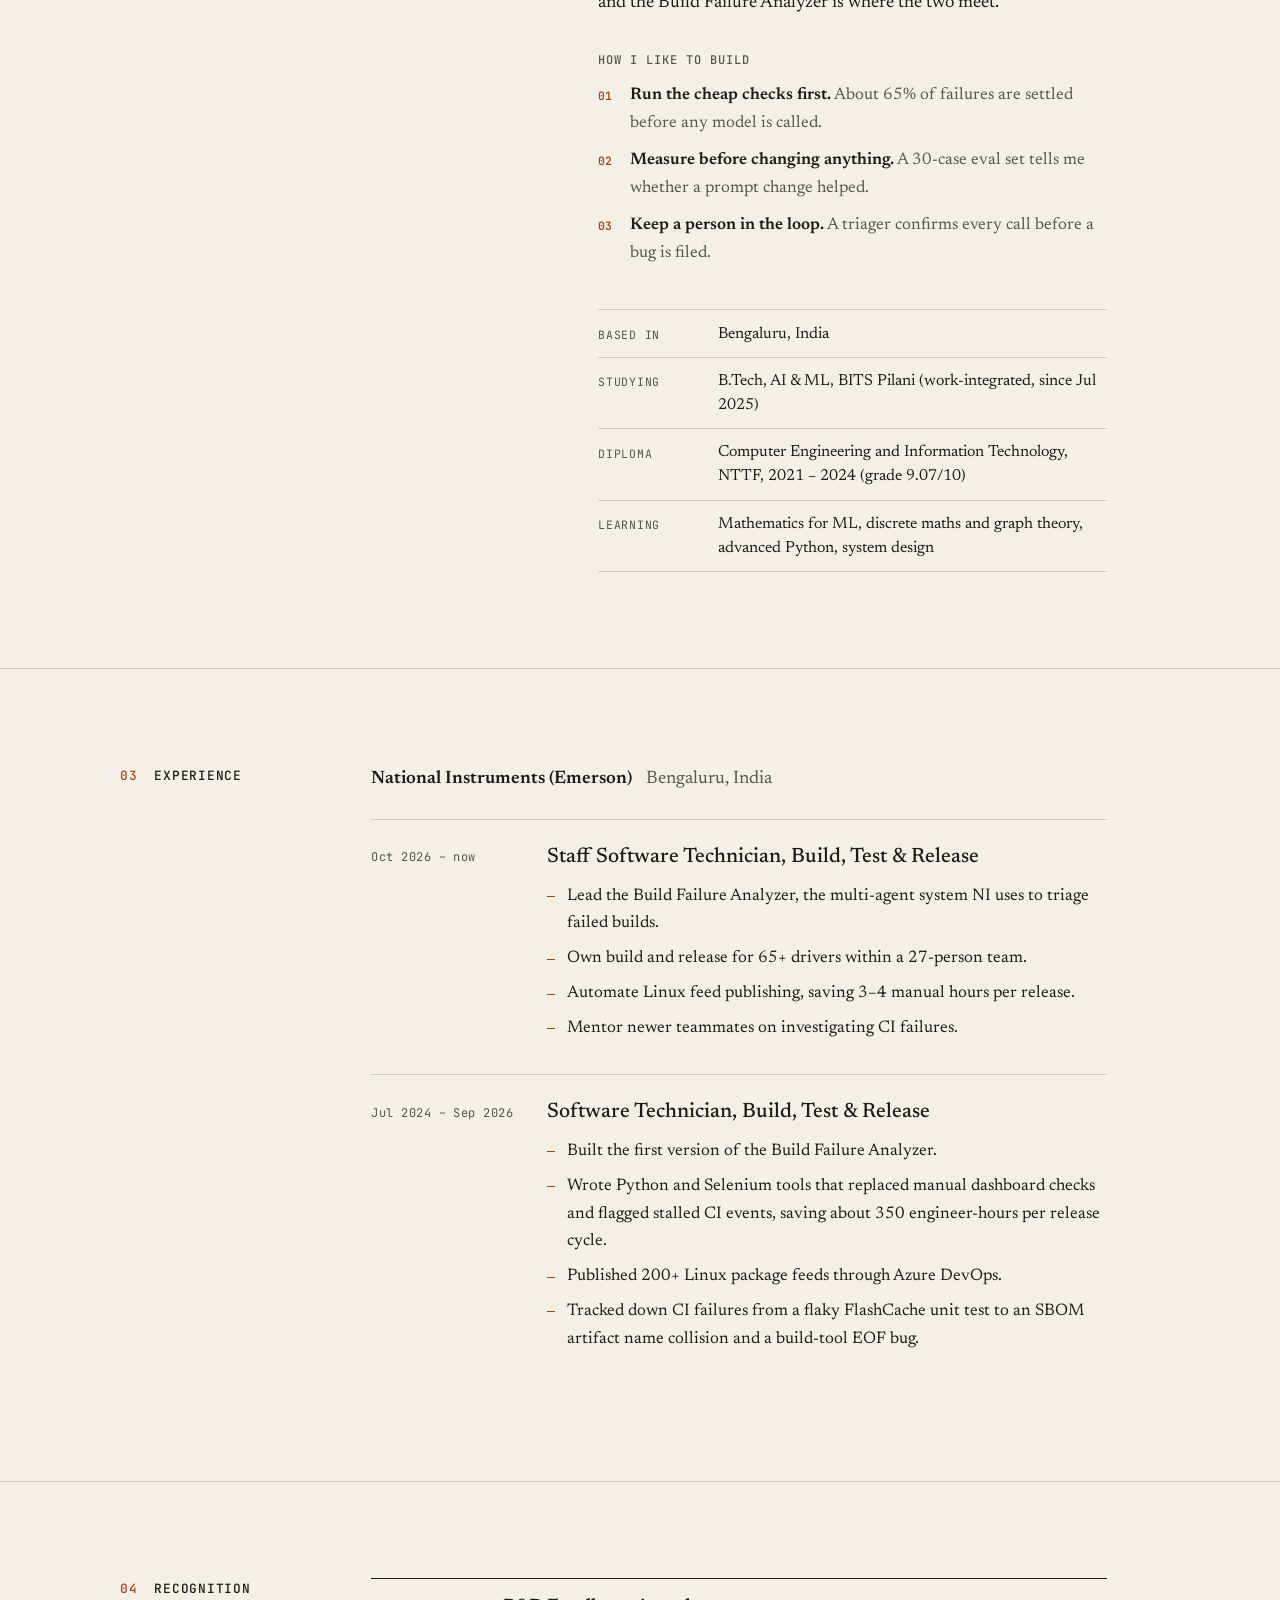
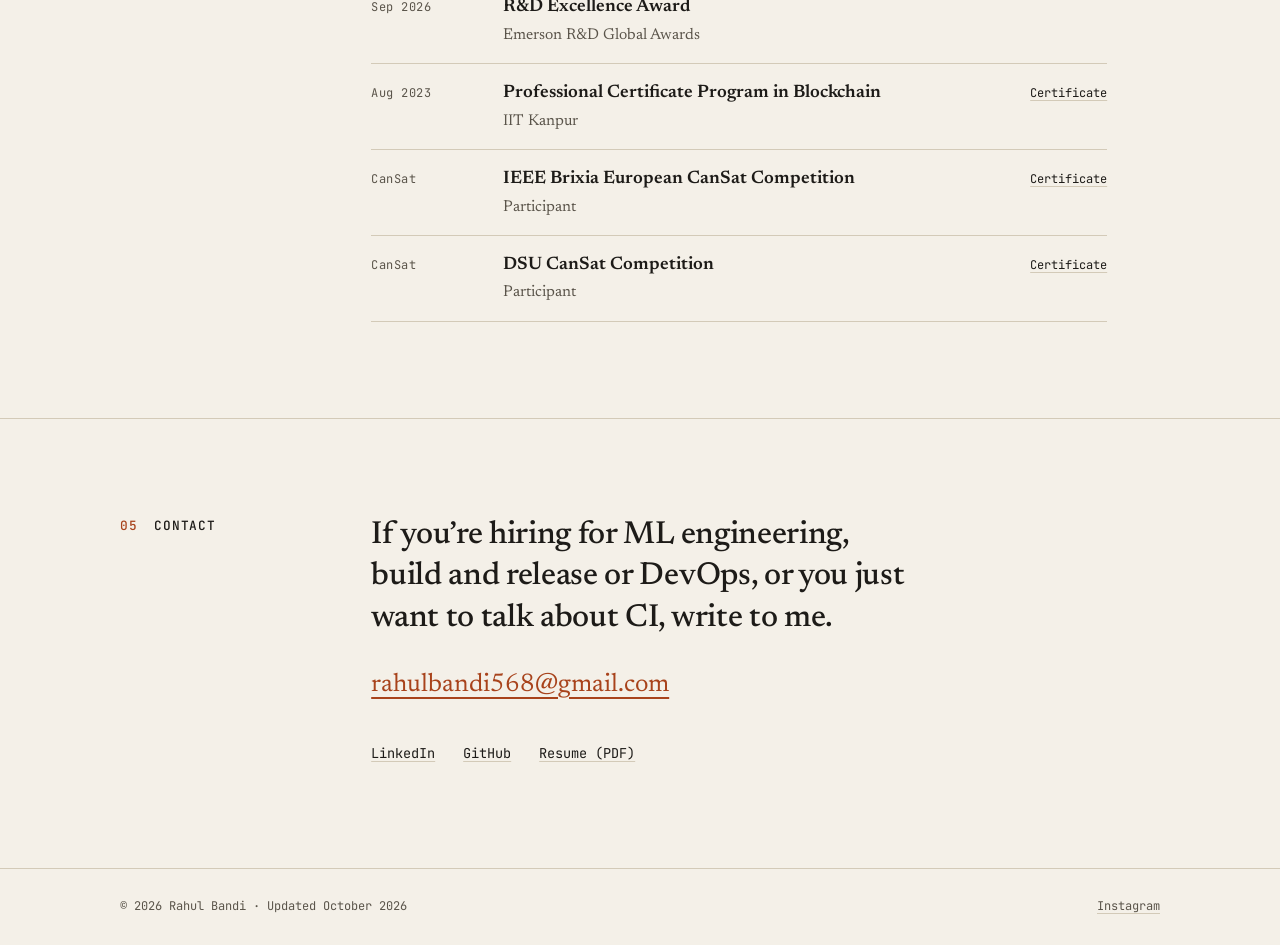
==== commit ff55e304: "Replace About photo with a CSS monogram tile" ====
--- a/index.html
+++ b/index.html
@@ -42,7 +42,6 @@
     "@id": "https://rahulbandi.com/#rahul",
     "name": "Rahul Bandi",
     "url": "https://rahulbandi.com/",
-    "image": "https://rahulbandi.com/assets/rahul.webp",
     "jobTitle": "Staff Software Technician",
     "description": "Builds LLM agents and automation that explain why CI builds fail.",
     "knowsAbout": ["Build and release engineering", "CI/CD", "LLM agents", "Azure DevOps", "Python"],
@@ -297,7 +296,7 @@
       <div class="wrap section__grid">
         <h2 class="section__label" id="about-title"><span>02</span> About</h2>
         <div class="section__body about">
-          <img class="about__photo" src="assets/rahul.webp" width="413" height="531" alt="Portrait of Rahul Bandi" loading="lazy" decoding="async">
+          <div class="about__mark" aria-hidden="true"><span>rb</span><small>Bengaluru</small></div>
           <div class="about__text">
             <p>
               I started with a diploma in computer engineering and information technology at NTTF.
--- a/style.css
+++ b/style.css
@@ -430,7 +430,17 @@
 
 /* ---------- About ---------- */
 .about { display: grid; grid-template-columns: 11rem minmax(0, 1fr); gap: var(--gap); align-items: start; }
-.about__photo { width: 100%; aspect-ratio: 4 / 5; object-fit: cover; object-position: top; background: var(--paper-2); border: 1px solid var(--rule); }
+.about__mark {
+  display: flex;
+  flex-direction: column;
+  justify-content: space-between;
+  aspect-ratio: 4 / 5;
+  padding: 0.9rem;
+  background: var(--accent);
+  color: var(--paper);
+}
+.about__mark span { font-size: 4.75rem; font-weight: 600; line-height: 0.85; letter-spacing: -0.04em; }
+.about__mark small { font-family: var(--mono); font-size: 0.68rem; letter-spacing: 0.08em; text-transform: uppercase; }
 .about__text p + p { margin-top: 1.1rem; }
 .principles-title { margin-top: 2rem; }
 .principles { counter-reset: p; margin-top: 0.75rem; }
@@ -555,7 +565,7 @@
   .snapshot > div:nth-child(3) { padding-left: 0; border-left: 0; }
   .snapshot > div:nth-child(n + 3) { border-top: 1px solid var(--rule); }
   .about { grid-template-columns: 1fr; }
-  .about__photo { max-width: 9rem; }
+  .about__mark { max-width: 9rem; }
   .metrics { grid-template-columns: repeat(2, minmax(0, 1fr)); }
   .metrics > div { padding-left: 0 !important; border-left: 0 !important; }
   .metrics > div:nth-child(even) { padding-left: 1rem !important; border-left: 1px solid var(--rule) !important; }
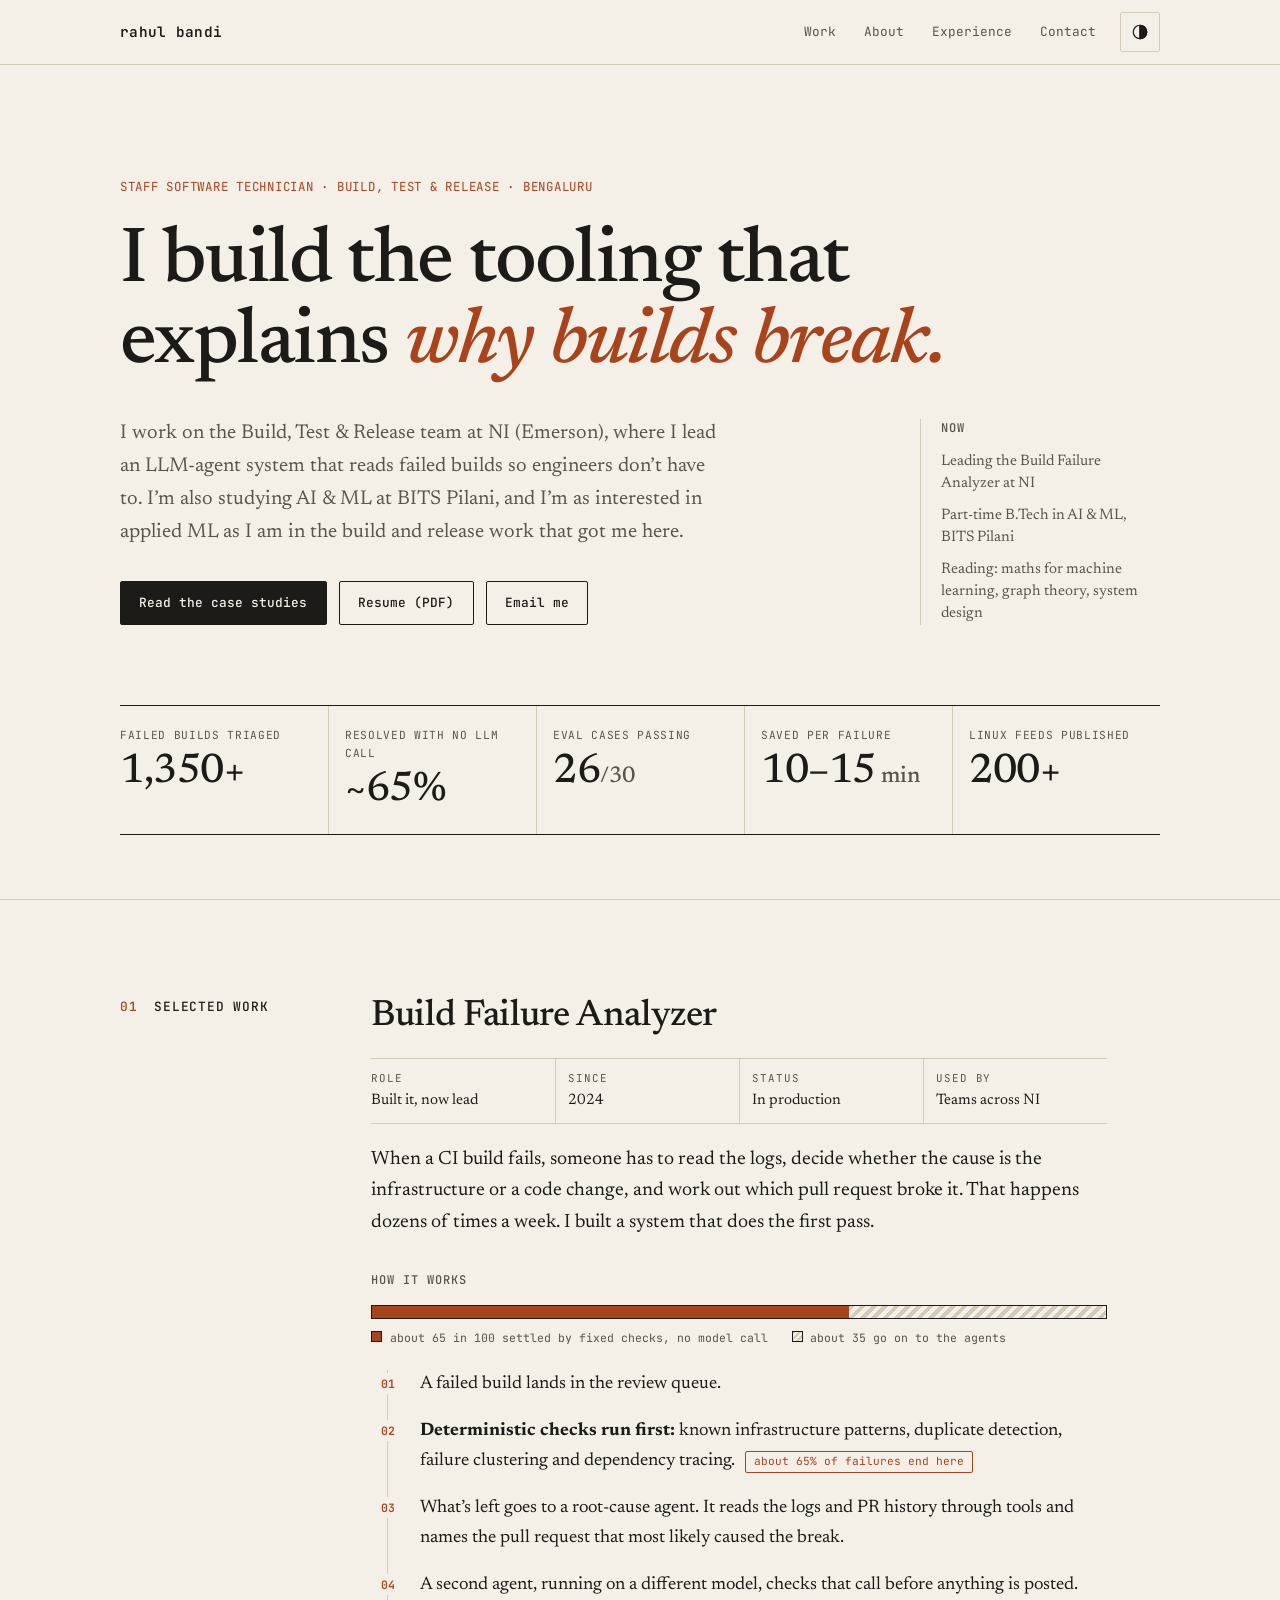
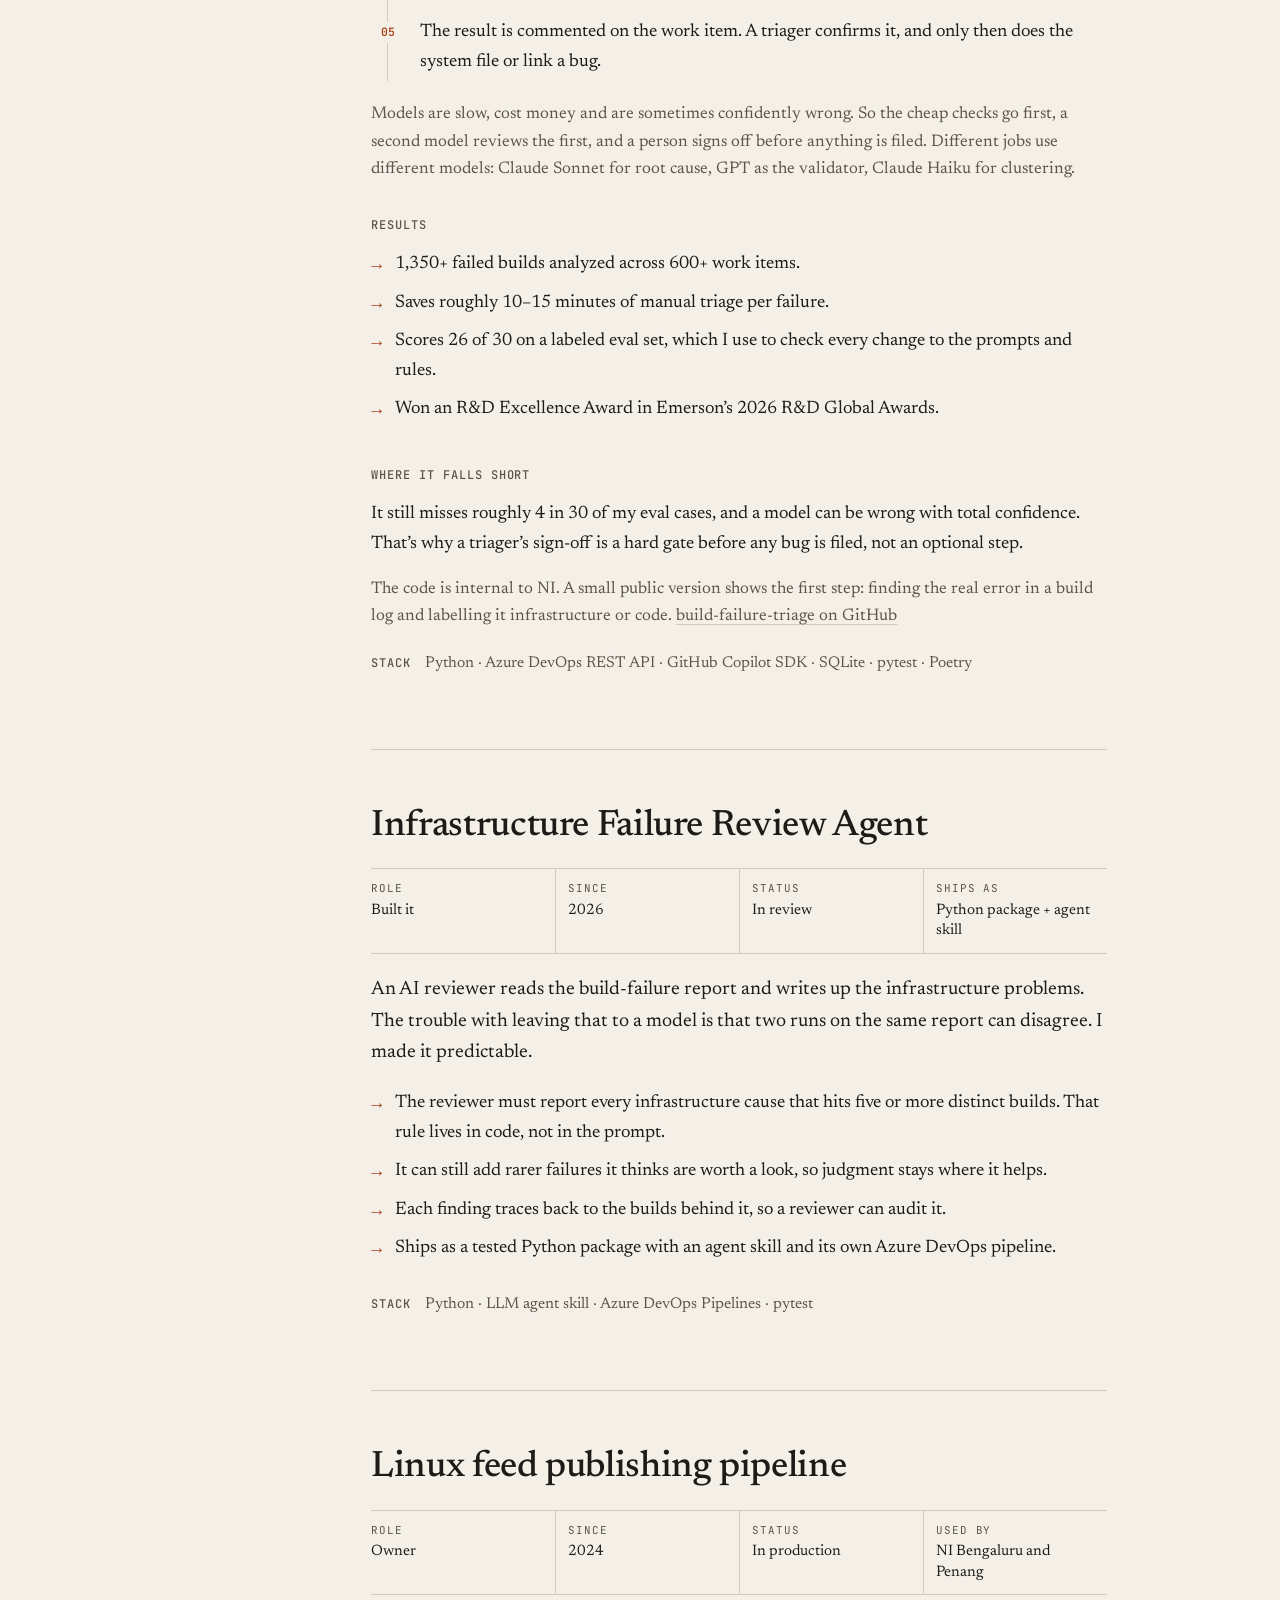
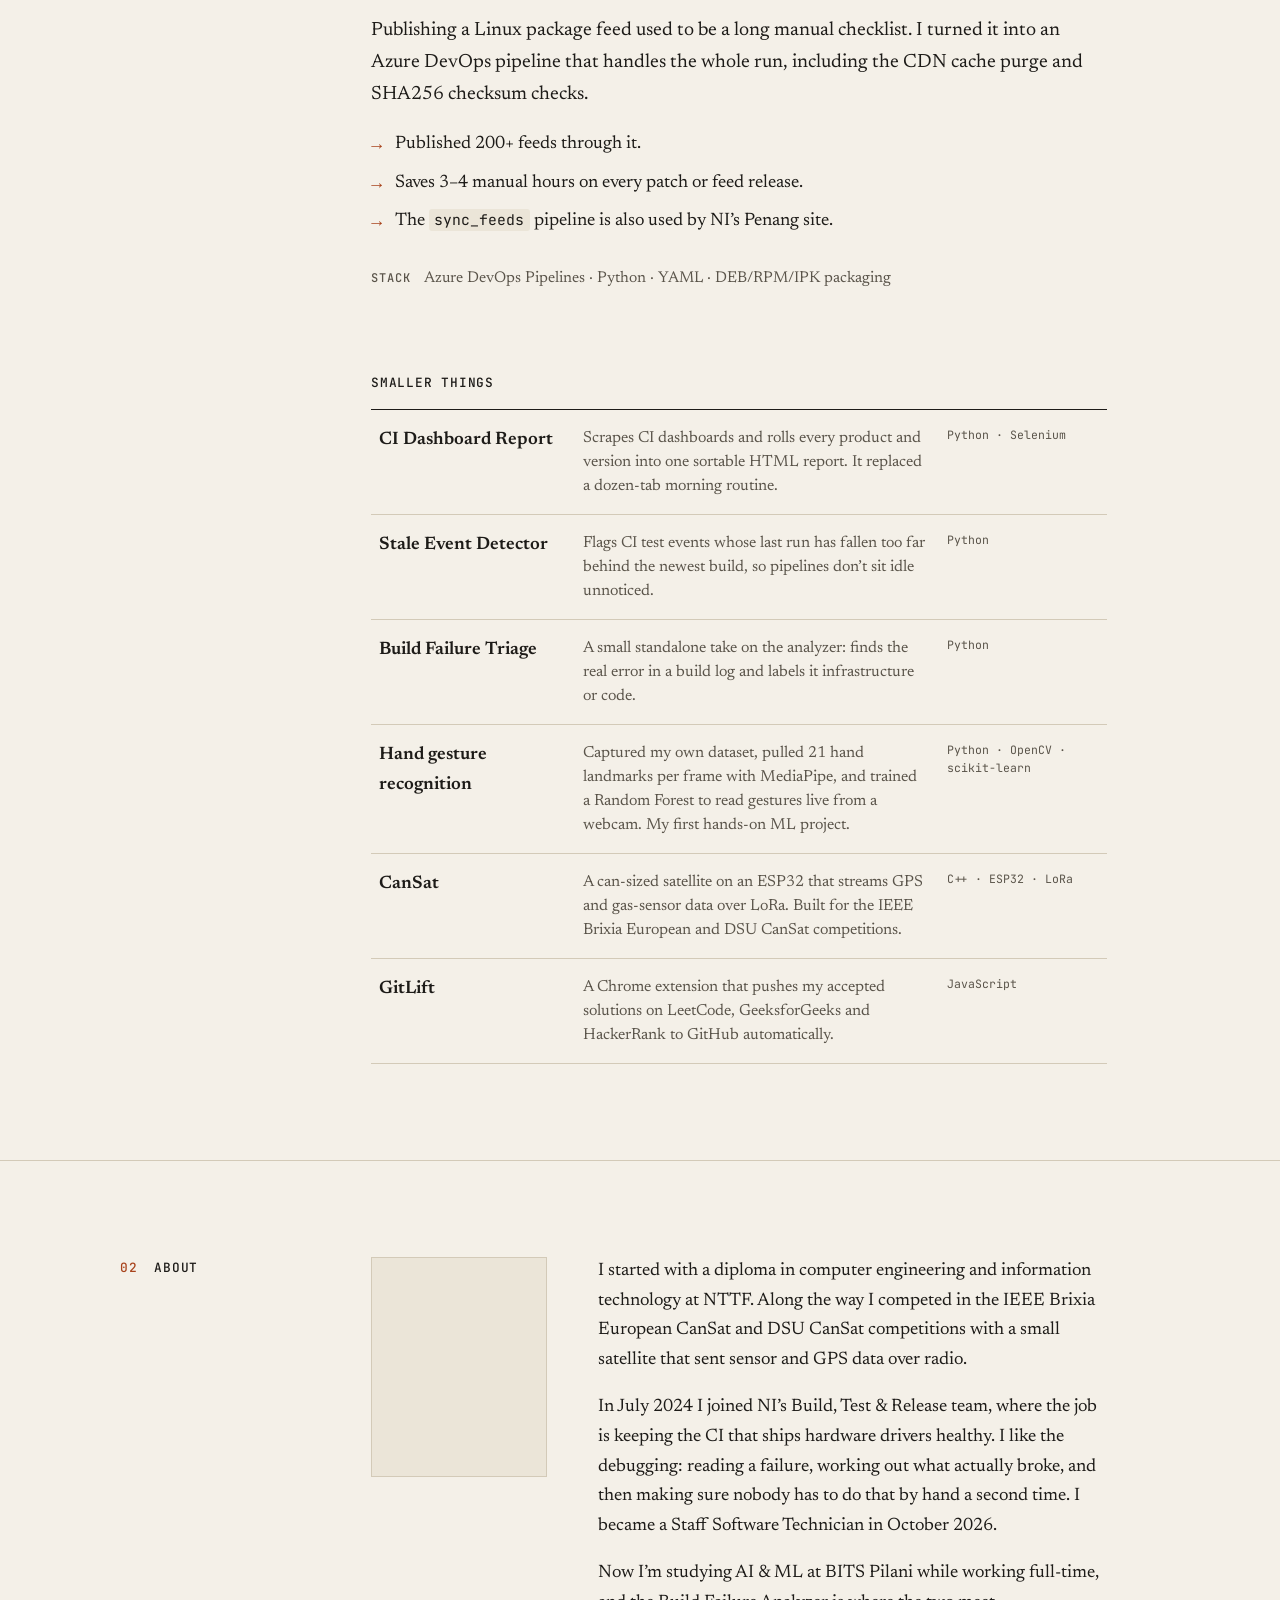
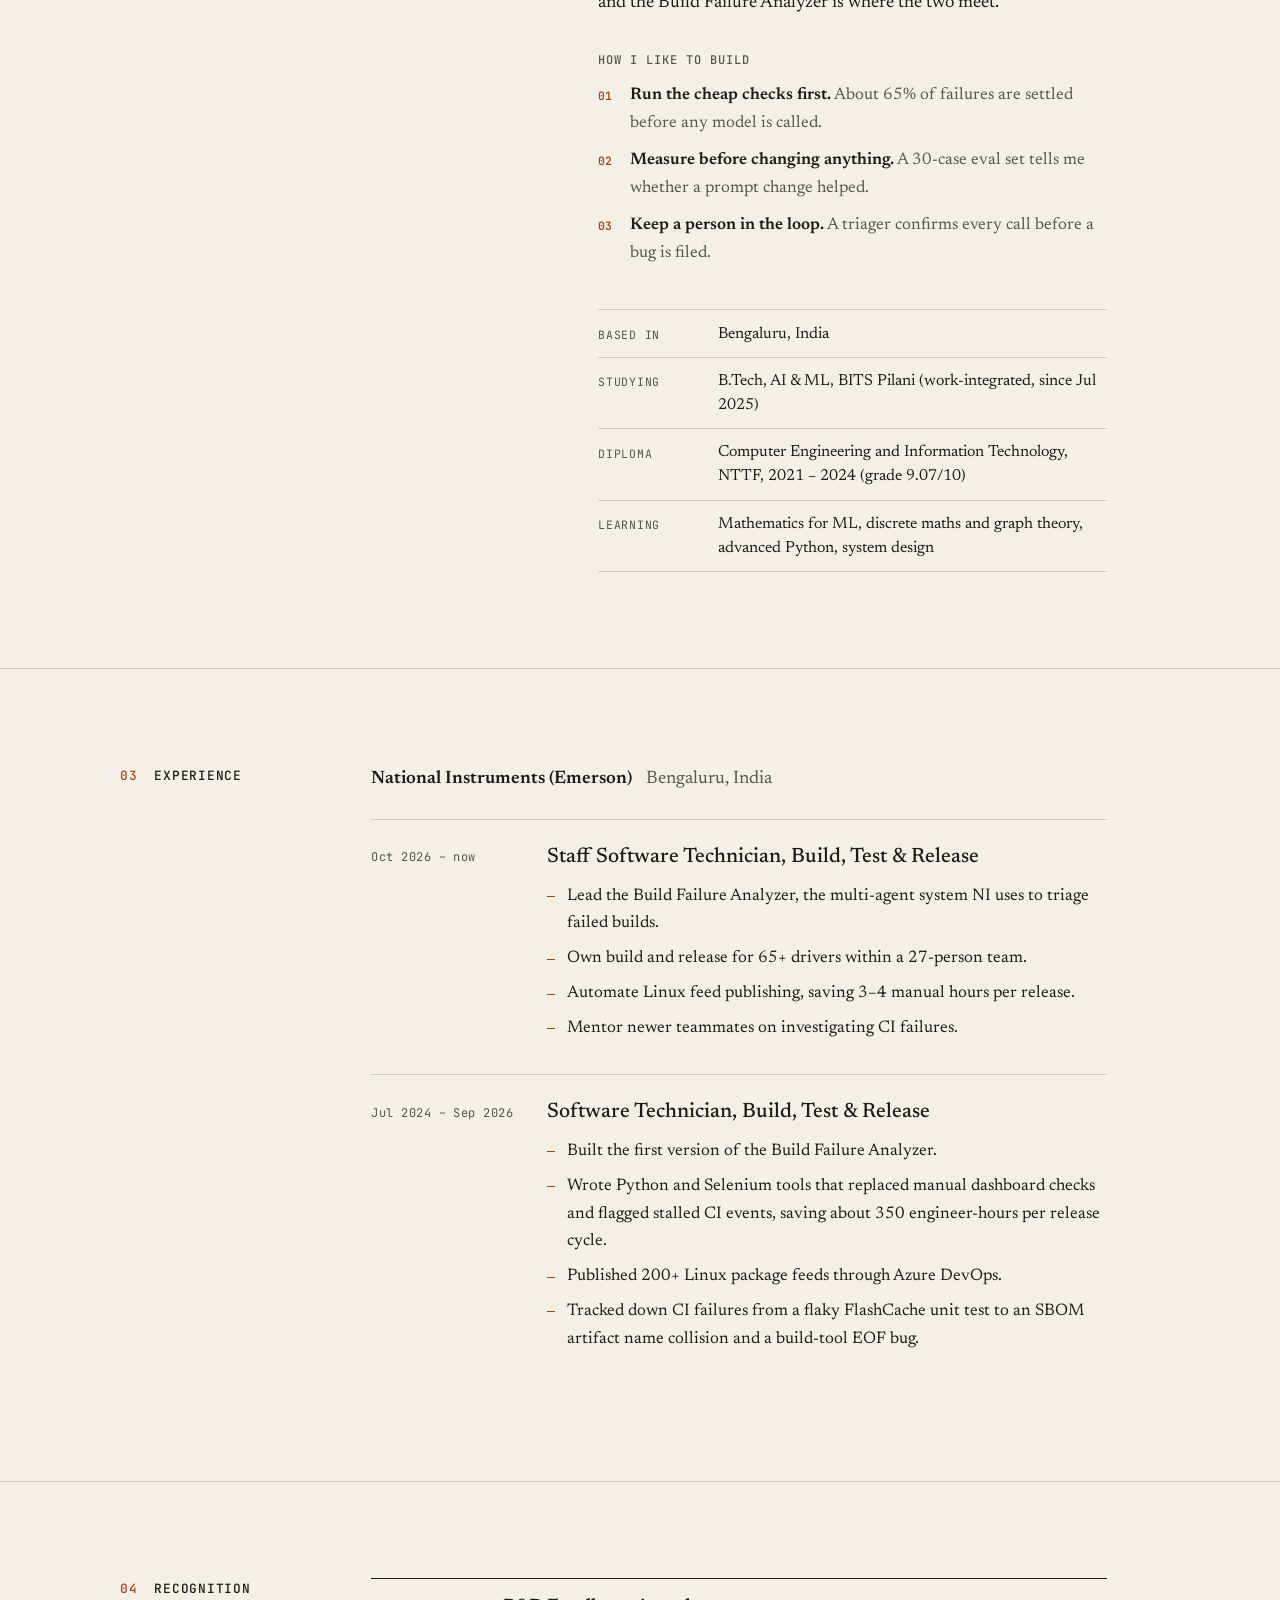
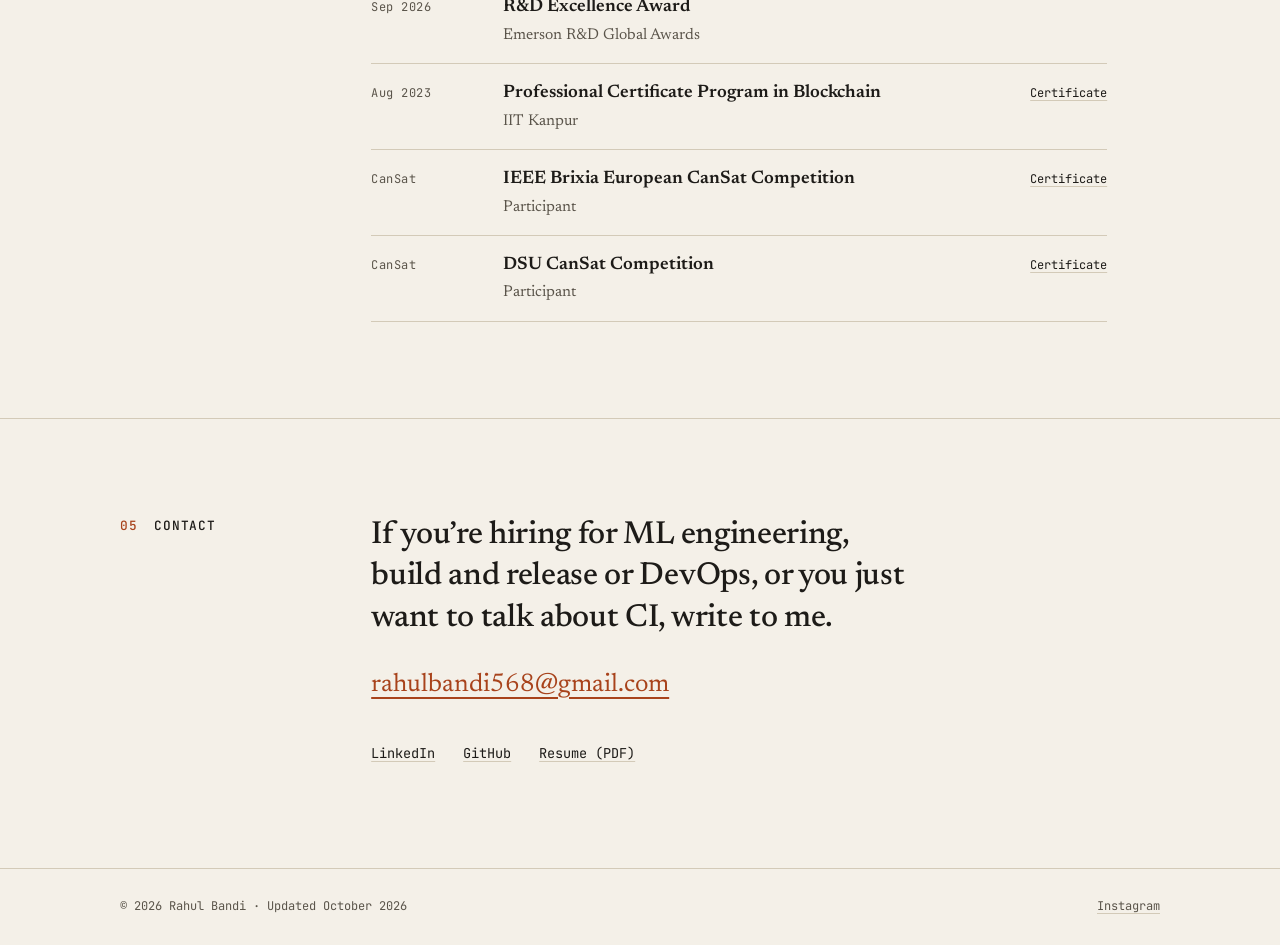
==== commit 8eeddf11: "Use an outdoor portrait in the About section" ====
--- a/index.html
+++ b/index.html
@@ -42,6 +42,7 @@
     "@id": "https://rahulbandi.com/#rahul",
     "name": "Rahul Bandi",
     "url": "https://rahulbandi.com/",
+    "image": "https://rahulbandi.com/assets/rahul.webp",
     "jobTitle": "Staff Software Technician",
     "description": "Builds LLM agents and automation that explain why CI builds fail.",
     "knowsAbout": ["Build and release engineering", "CI/CD", "LLM agents", "Azure DevOps", "Python"],
@@ -296,7 +297,7 @@
       <div class="wrap section__grid">
         <h2 class="section__label" id="about-title"><span>02</span> About</h2>
         <div class="section__body about">
-          <div class="about__mark" aria-hidden="true"><span>rb</span><small>Bengaluru</small></div>
+          <img class="about__photo" src="assets/rahul.webp" width="480" height="600" alt="Rahul Bandi laughing, wearing glasses and a black shirt, seated outdoors" loading="lazy" decoding="async">
           <div class="about__text">
             <p>
               I started with a diploma in computer engineering and information technology at NTTF.
--- a/style.css
+++ b/style.css
@@ -430,17 +430,7 @@
 
 /* ---------- About ---------- */
 .about { display: grid; grid-template-columns: 11rem minmax(0, 1fr); gap: var(--gap); align-items: start; }
-.about__mark {
-  display: flex;
-  flex-direction: column;
-  justify-content: space-between;
-  aspect-ratio: 4 / 5;
-  padding: 0.9rem;
-  background: var(--accent);
-  color: var(--paper);
-}
-.about__mark span { font-size: 4.75rem; font-weight: 600; line-height: 0.85; letter-spacing: -0.04em; }
-.about__mark small { font-family: var(--mono); font-size: 0.68rem; letter-spacing: 0.08em; text-transform: uppercase; }
+.about__photo { width: 100%; aspect-ratio: 4 / 5; object-fit: cover; background: var(--paper-2); border: 1px solid var(--rule); }
 .about__text p + p { margin-top: 1.1rem; }
 .principles-title { margin-top: 2rem; }
 .principles { counter-reset: p; margin-top: 0.75rem; }
@@ -565,7 +555,7 @@
   .snapshot > div:nth-child(3) { padding-left: 0; border-left: 0; }
   .snapshot > div:nth-child(n + 3) { border-top: 1px solid var(--rule); }
   .about { grid-template-columns: 1fr; }
-  .about__mark { max-width: 9rem; }
+  .about__photo { max-width: 9rem; }
   .metrics { grid-template-columns: repeat(2, minmax(0, 1fr)); }
   .metrics > div { padding-left: 0 !important; border-left: 0 !important; }
   .metrics > div:nth-child(even) { padding-left: 1rem !important; border-left: 1px solid var(--rule) !important; }
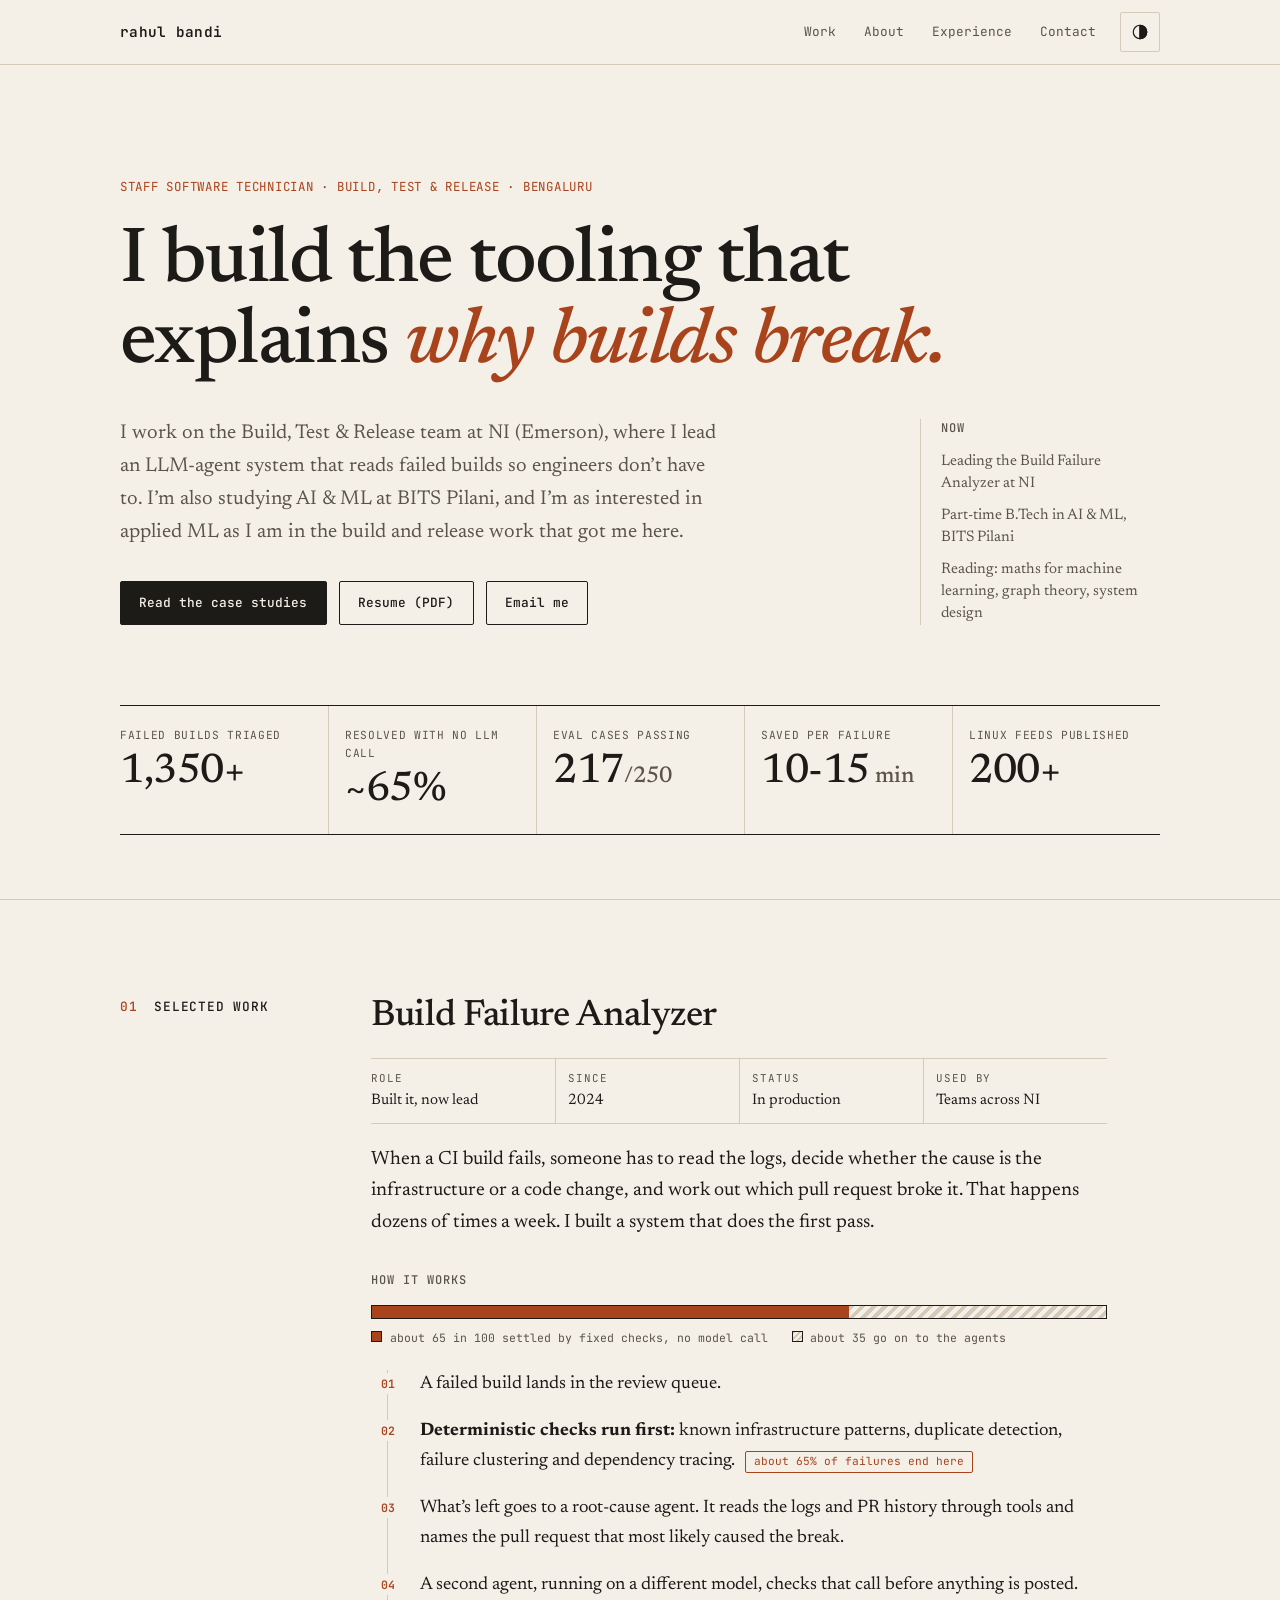
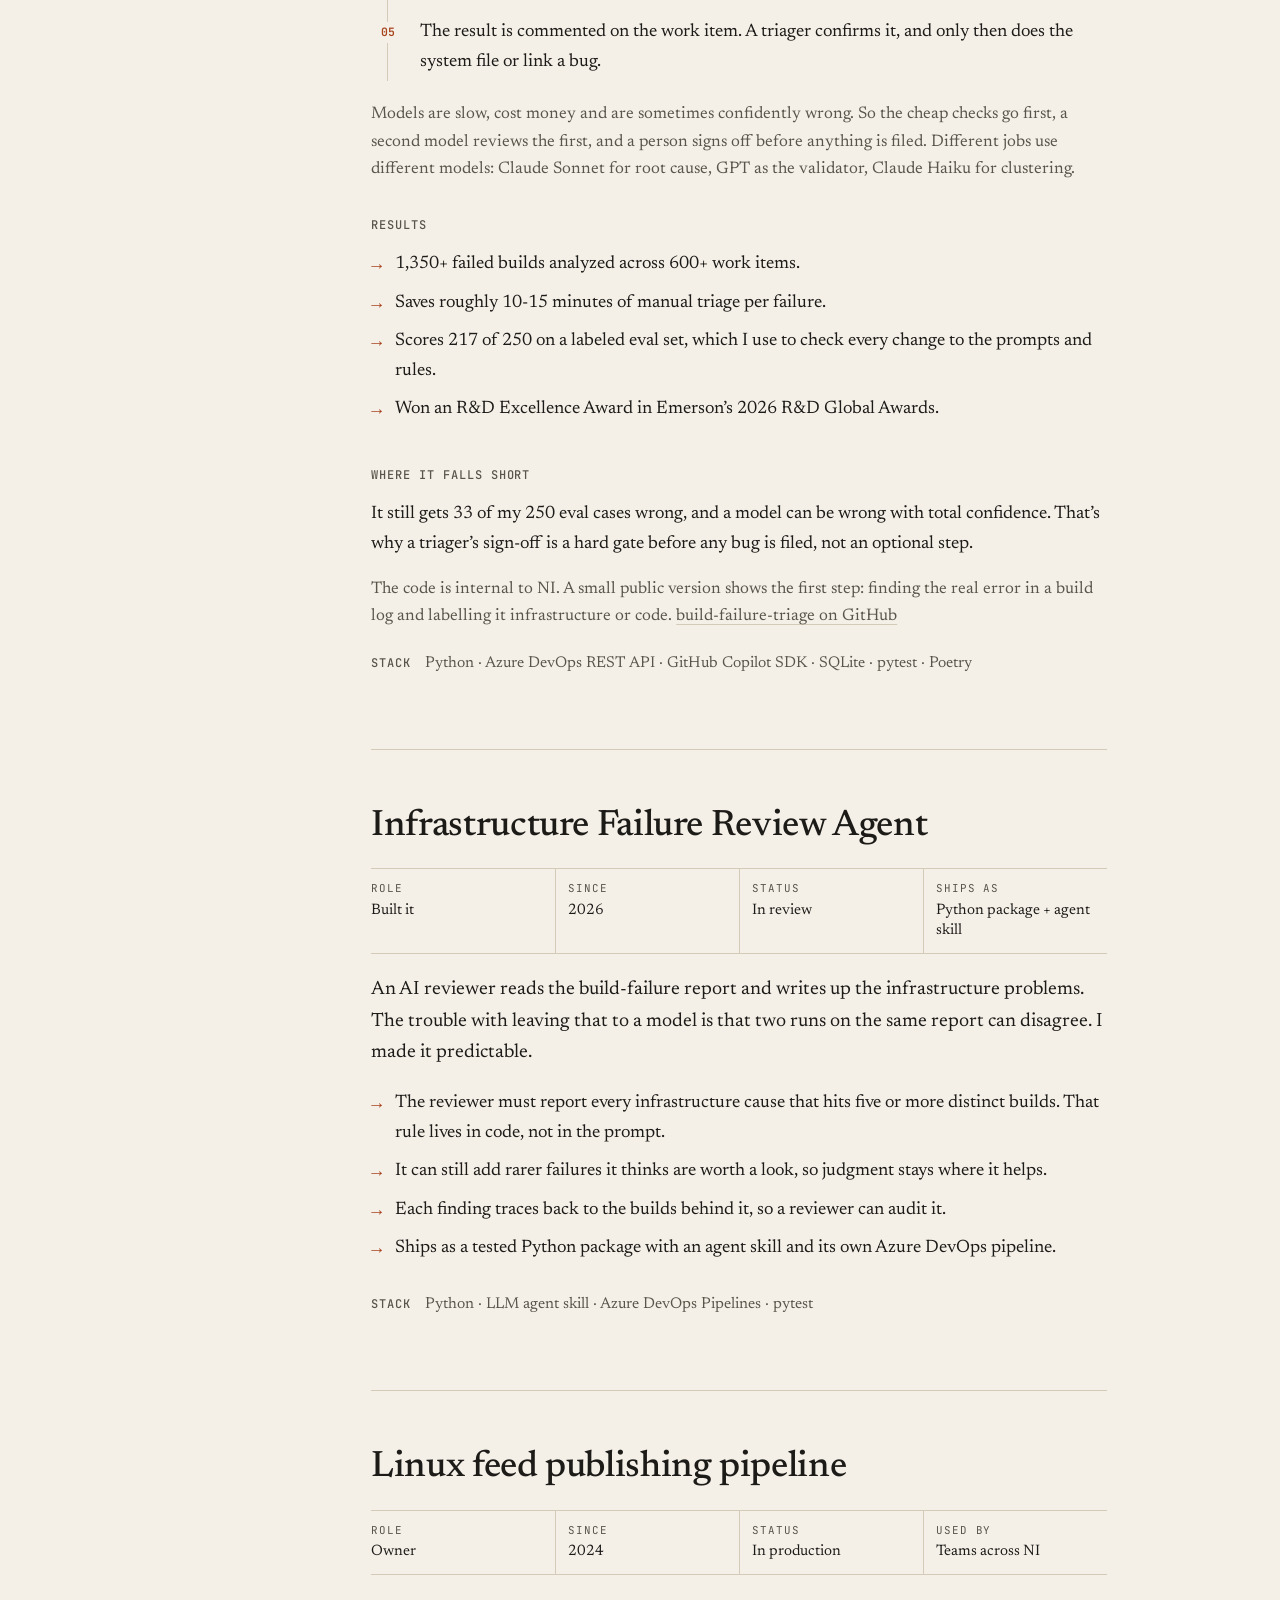
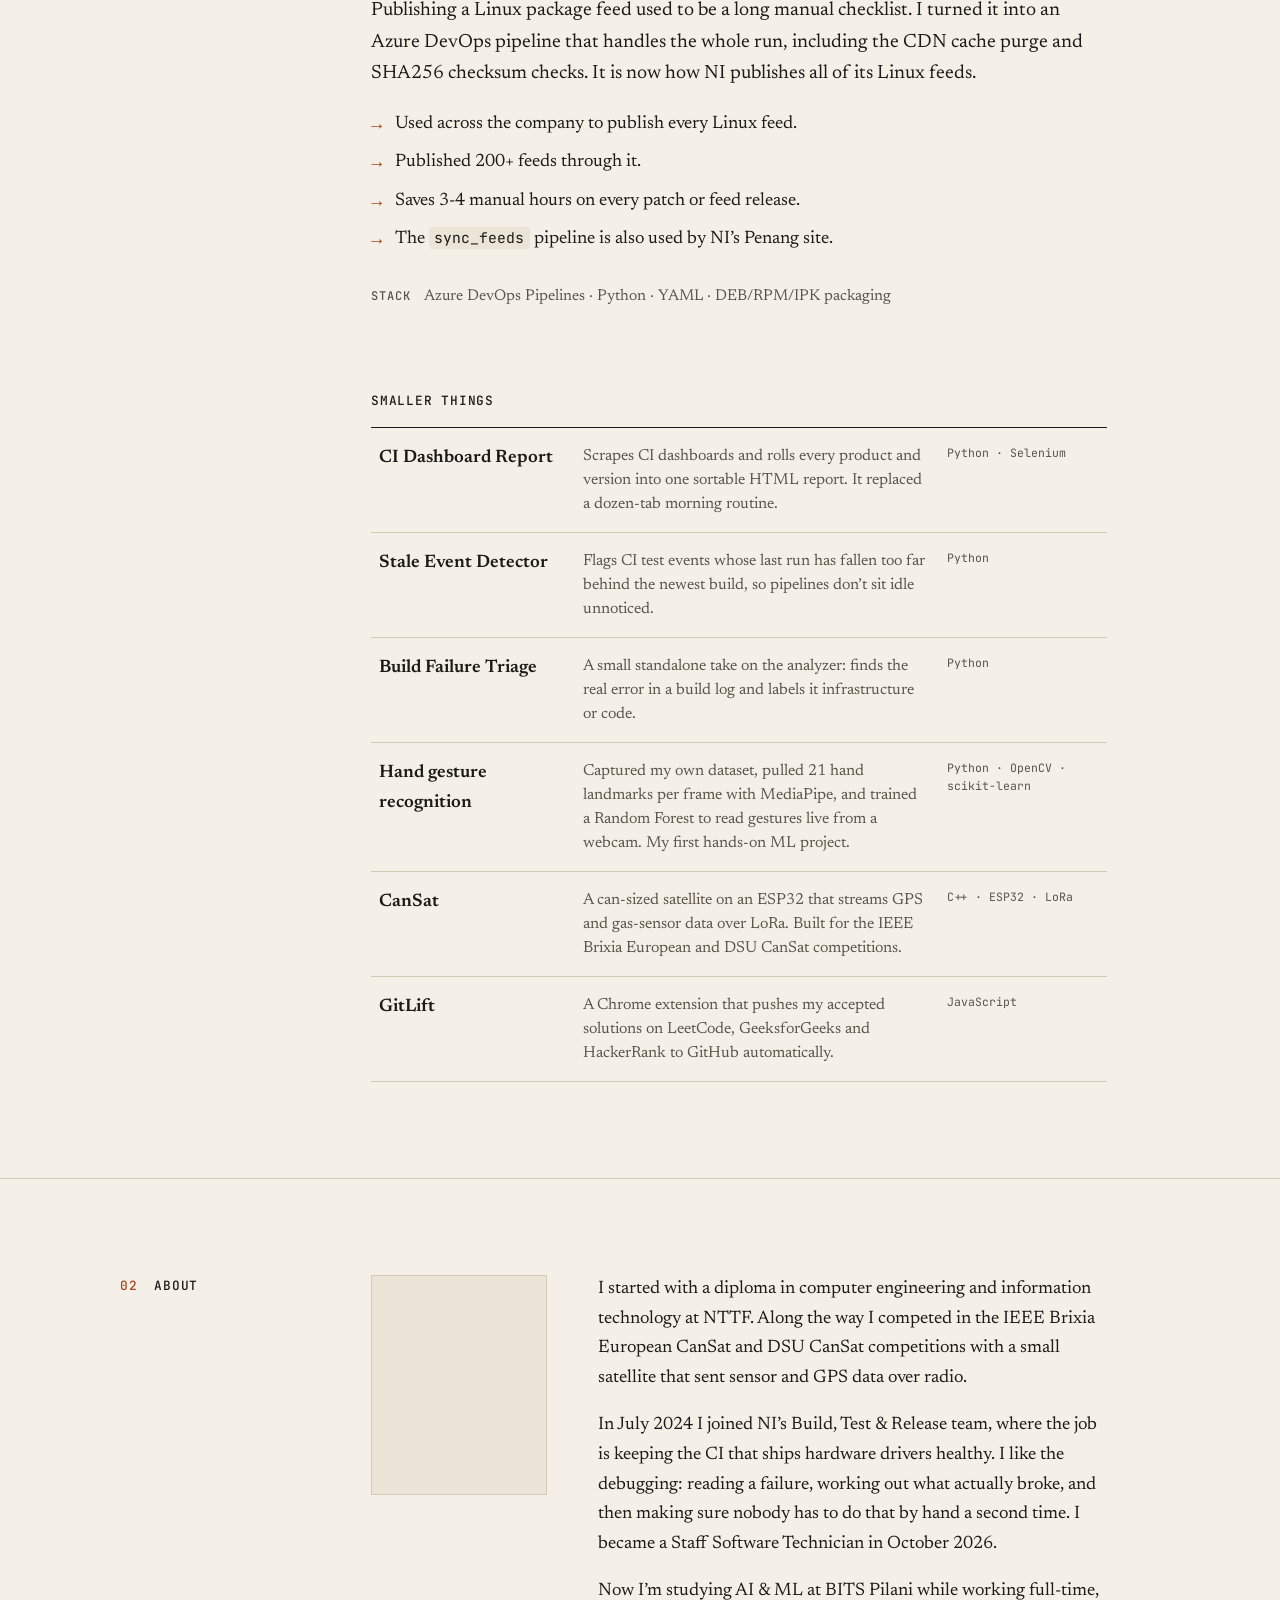
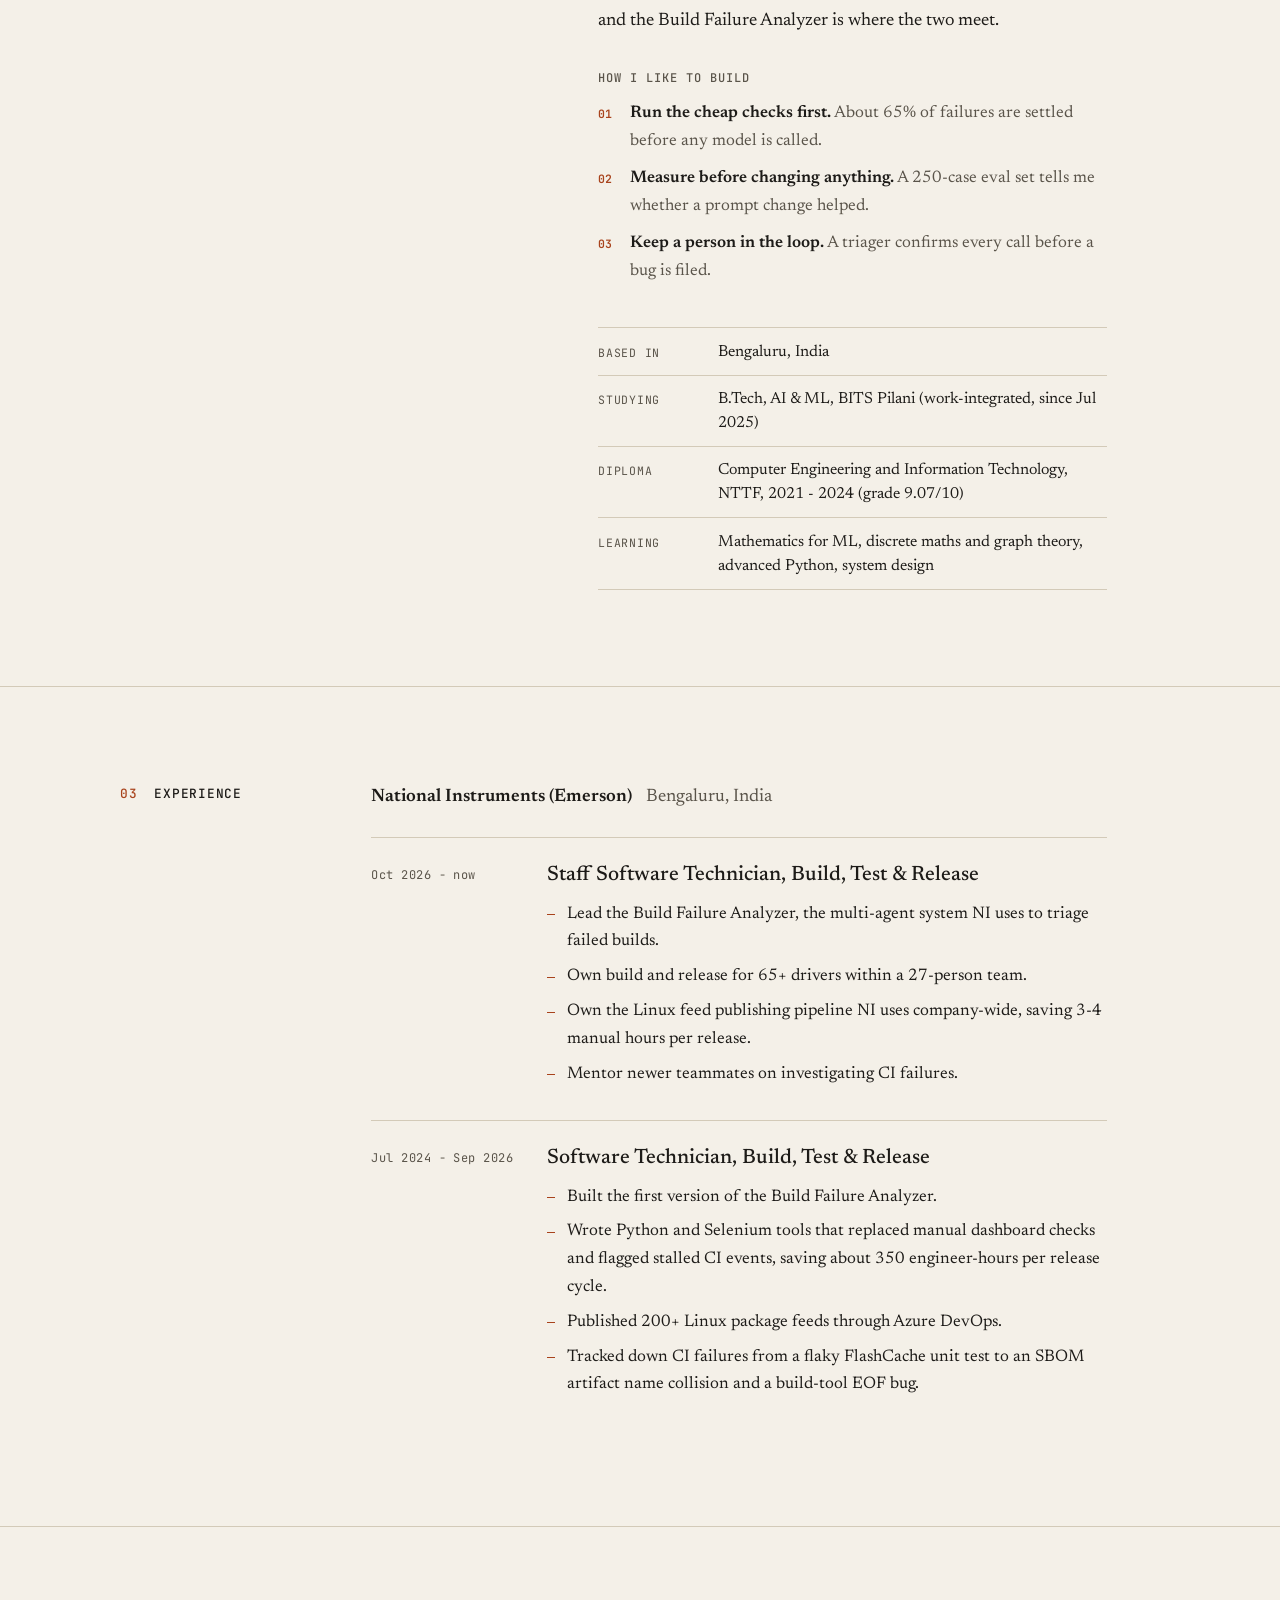
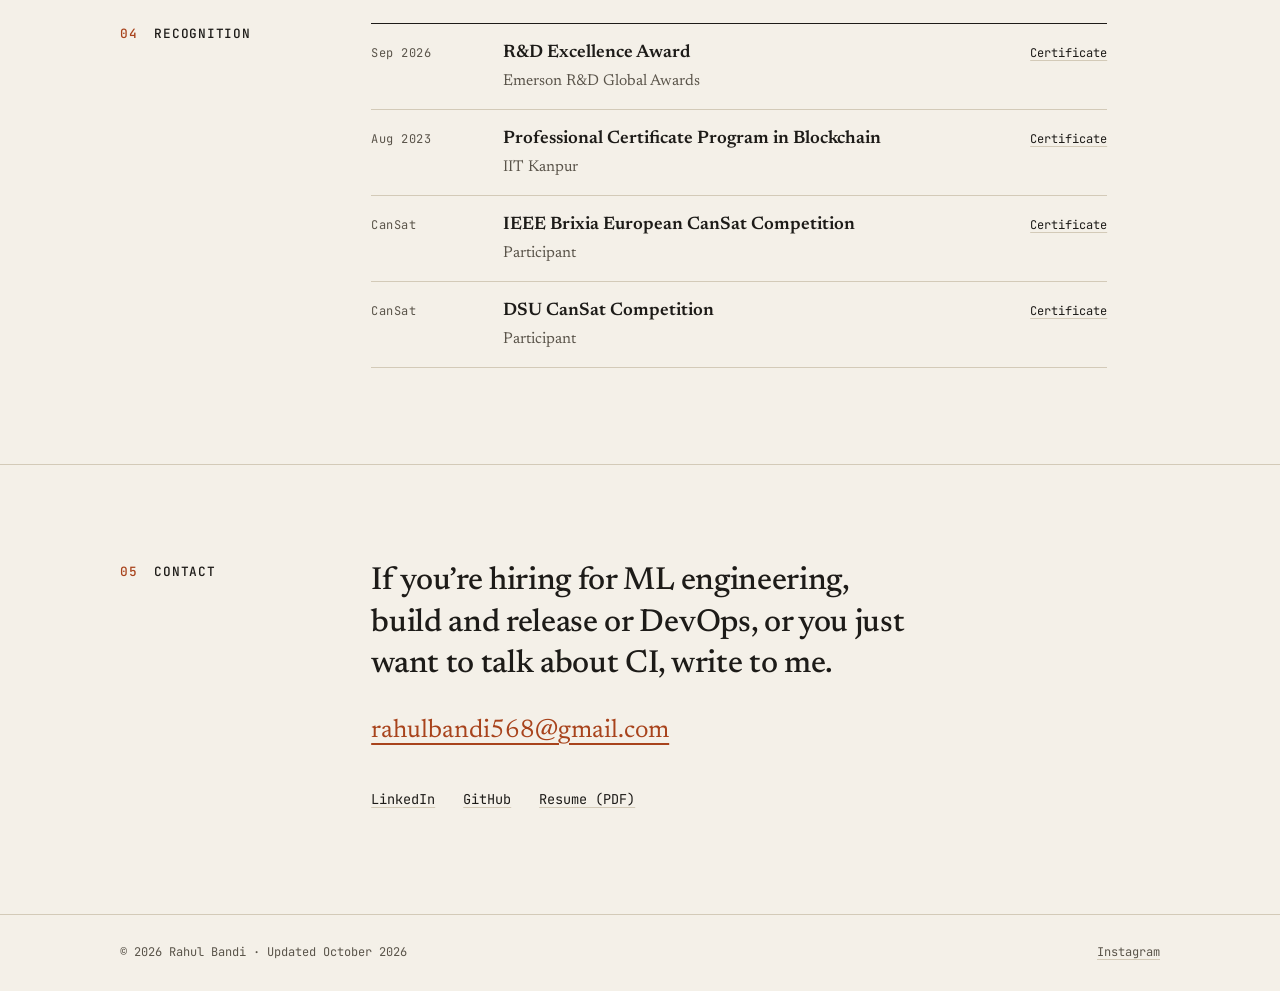
==== commit 6768b369: "Update eval score, add award certificate, company-wide feed pipeline, use plain hyphens" ====
--- a/index.html
+++ b/index.html
@@ -114,8 +114,8 @@
       <dl class="metrics">
         <div><dt>Failed builds triaged</dt><dd>1,350+</dd></div>
         <div><dt>Resolved with no LLM call</dt><dd>~65%</dd></div>
-        <div><dt>Eval cases passing</dt><dd>26<span>/30</span></dd></div>
-        <div><dt>Saved per failure</dt><dd>10&ndash;15<span> min</span></dd></div>
+        <div><dt>Eval cases passing</dt><dd>217<span>/250</span></dd></div>
+        <div><dt>Saved per failure</dt><dd>10-15<span> min</span></dd></div>
         <div><dt>Linux feeds published</dt><dd>200+</dd></div>
       </dl>
     </section>
@@ -173,13 +173,13 @@
             <h4 class="mono-label">Results</h4>
             <ul class="results">
               <li>1,350+ failed builds analyzed across 600+ work items.</li>
-              <li>Saves roughly 10&ndash;15 minutes of manual triage per failure.</li>
-              <li>Scores 26 of 30 on a labeled eval set, which I use to check every change to the prompts and rules.</li>
+              <li>Saves roughly 10-15 minutes of manual triage per failure.</li>
+              <li>Scores 217 of 250 on a labeled eval set, which I use to check every change to the prompts and rules.</li>
               <li>Won an R&amp;D Excellence Award in Emerson&rsquo;s 2026 R&amp;D Global Awards.</li>
             </ul>
             <h4 class="mono-label">Where it falls short</h4>
             <p>
-              It still misses roughly 4 in 30 of my eval cases, and a model can be wrong with total
+              It still gets 33 of my 250 eval cases wrong, and a model can be wrong with total
               confidence. That&rsquo;s why a triager&rsquo;s sign-off is a hard gate before any bug is
               filed, not an optional step.
             </p>
@@ -222,17 +222,18 @@
                 <div><dt>Role</dt><dd>Owner</dd></div>
                 <div><dt>Since</dt><dd>2024</dd></div>
                 <div><dt>Status</dt><dd>In production</dd></div>
-                <div><dt>Used by</dt><dd>NI Bengaluru and Penang</dd></div>
+                <div><dt>Used by</dt><dd>Teams across NI</dd></div>
               </dl>
             </header>
             <p class="case__lede">
               Publishing a Linux package feed used to be a long manual checklist. I turned it into an
               Azure DevOps pipeline that handles the whole run, including the CDN cache purge and
-              SHA256 checksum checks.
+              SHA256 checksum checks. It is now how NI publishes all of its Linux feeds.
             </p>
             <ul class="results">
+              <li>Used across the company to publish every Linux feed.</li>
               <li>Published 200+ feeds through it.</li>
-              <li>Saves 3&ndash;4 manual hours on every patch or feed release.</li>
+              <li>Saves 3-4 manual hours on every patch or feed release.</li>
               <li>The <code>sync_feeds</code> pipeline is also used by NI&rsquo;s Penang site.</li>
             </ul>
             <p class="stack"><span class="mono-label">Stack</span> Azure DevOps Pipelines &middot; Python &middot; YAML &middot; DEB/RPM/IPK packaging</p>
@@ -317,13 +318,13 @@
             <h3 class="mono-label principles-title">How I like to build</h3>
             <ol class="principles">
               <li><strong>Run the cheap checks first.</strong> About 65% of failures are settled before any model is called.</li>
-              <li><strong>Measure before changing anything.</strong> A 30-case eval set tells me whether a prompt change helped.</li>
+              <li><strong>Measure before changing anything.</strong> A 250-case eval set tells me whether a prompt change helped.</li>
               <li><strong>Keep a person in the loop.</strong> A triager confirms every call before a bug is filed.</li>
             </ol>
             <dl class="facts">
               <div><dt>Based in</dt><dd>Bengaluru, India</dd></div>
               <div><dt>Studying</dt><dd>B.Tech, AI &amp; ML, BITS Pilani (work-integrated, since Jul 2025)</dd></div>
-              <div><dt>Diploma</dt><dd>Computer Engineering and Information Technology, NTTF, 2021 &ndash; 2024 (grade 9.07/10)</dd></div>
+              <div><dt>Diploma</dt><dd>Computer Engineering and Information Technology, NTTF, 2021 - 2024 (grade 9.07/10)</dd></div>
               <div><dt>Learning</dt><dd>Mathematics for ML, discrete maths and graph theory, advanced Python, system design</dd></div>
             </dl>
           </div>
@@ -338,20 +339,20 @@
           <p class="employer">National Instruments (Emerson) <span>Bengaluru, India</span></p>
 
           <article class="role">
-            <p class="role__dates">Oct 2026 &ndash; now</p>
+            <p class="role__dates">Oct 2026 - now</p>
             <div>
               <h3>Staff Software Technician, Build, Test &amp; Release</h3>
               <ul>
                 <li>Lead the Build Failure Analyzer, the multi-agent system NI uses to triage failed builds.</li>
                 <li>Own build and release for 65+ drivers within a 27-person team.</li>
-                <li>Automate Linux feed publishing, saving 3&ndash;4 manual hours per release.</li>
+                <li>Own the Linux feed publishing pipeline NI uses company-wide, saving 3-4 manual hours per release.</li>
                 <li>Mentor newer teammates on investigating CI failures.</li>
               </ul>
             </div>
           </article>
 
           <article class="role">
-            <p class="role__dates">Jul 2024 &ndash; Sep 2026</p>
+            <p class="role__dates">Jul 2024 - Sep 2026</p>
             <div>
               <h3>Software Technician, Build, Test &amp; Release</h3>
               <ul>
@@ -374,6 +375,7 @@
             <li>
               <span class="ledger__date">Sep 2026</span>
               <span class="ledger__name">R&amp;D Excellence Award<span>Emerson R&amp;D Global Awards</span></span>
+              <a class="ledger__link" href="assets/certificates/rd-excellence-2026.jpg" target="_blank" rel="noopener noreferrer">Certificate <span class="sr-only">for the R&amp;D Excellence Award (opens in new tab)</span></a>
             </li>
             <li>
               <span class="ledger__date">Aug 2023</span>
